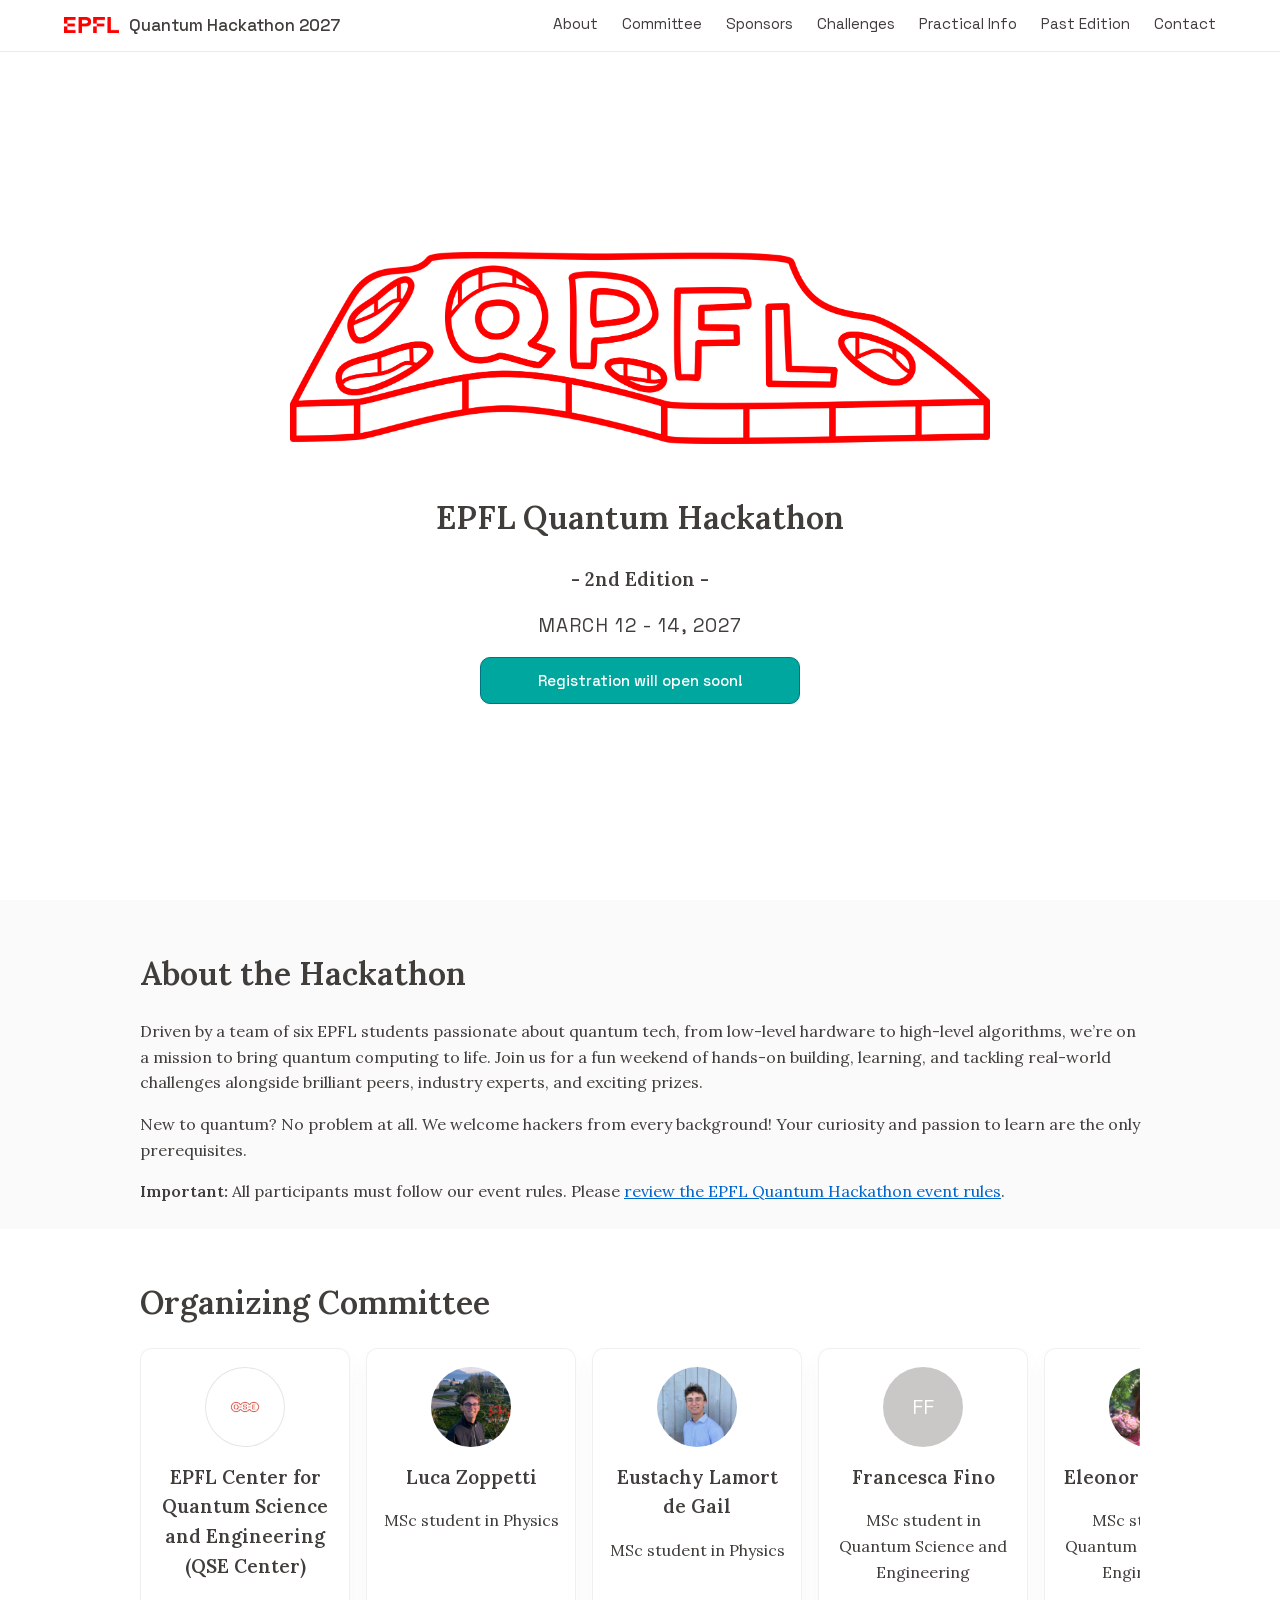
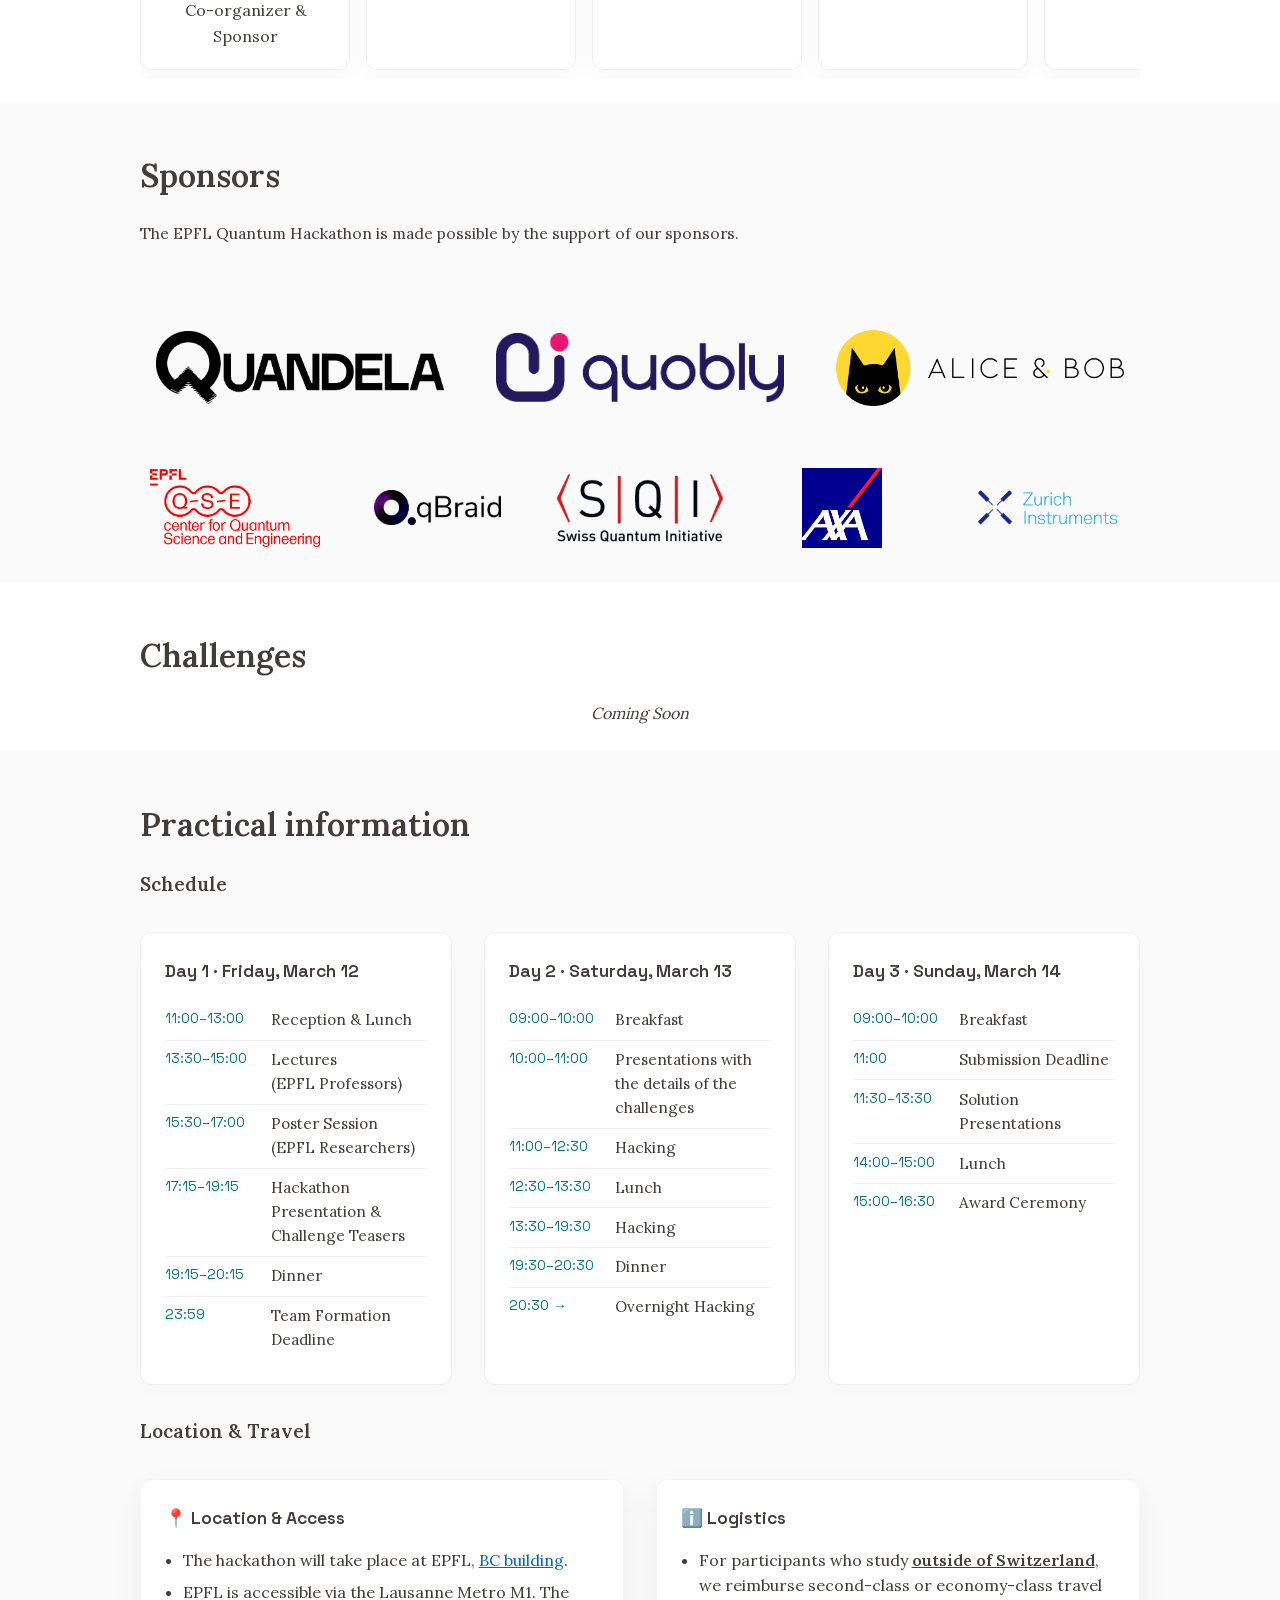
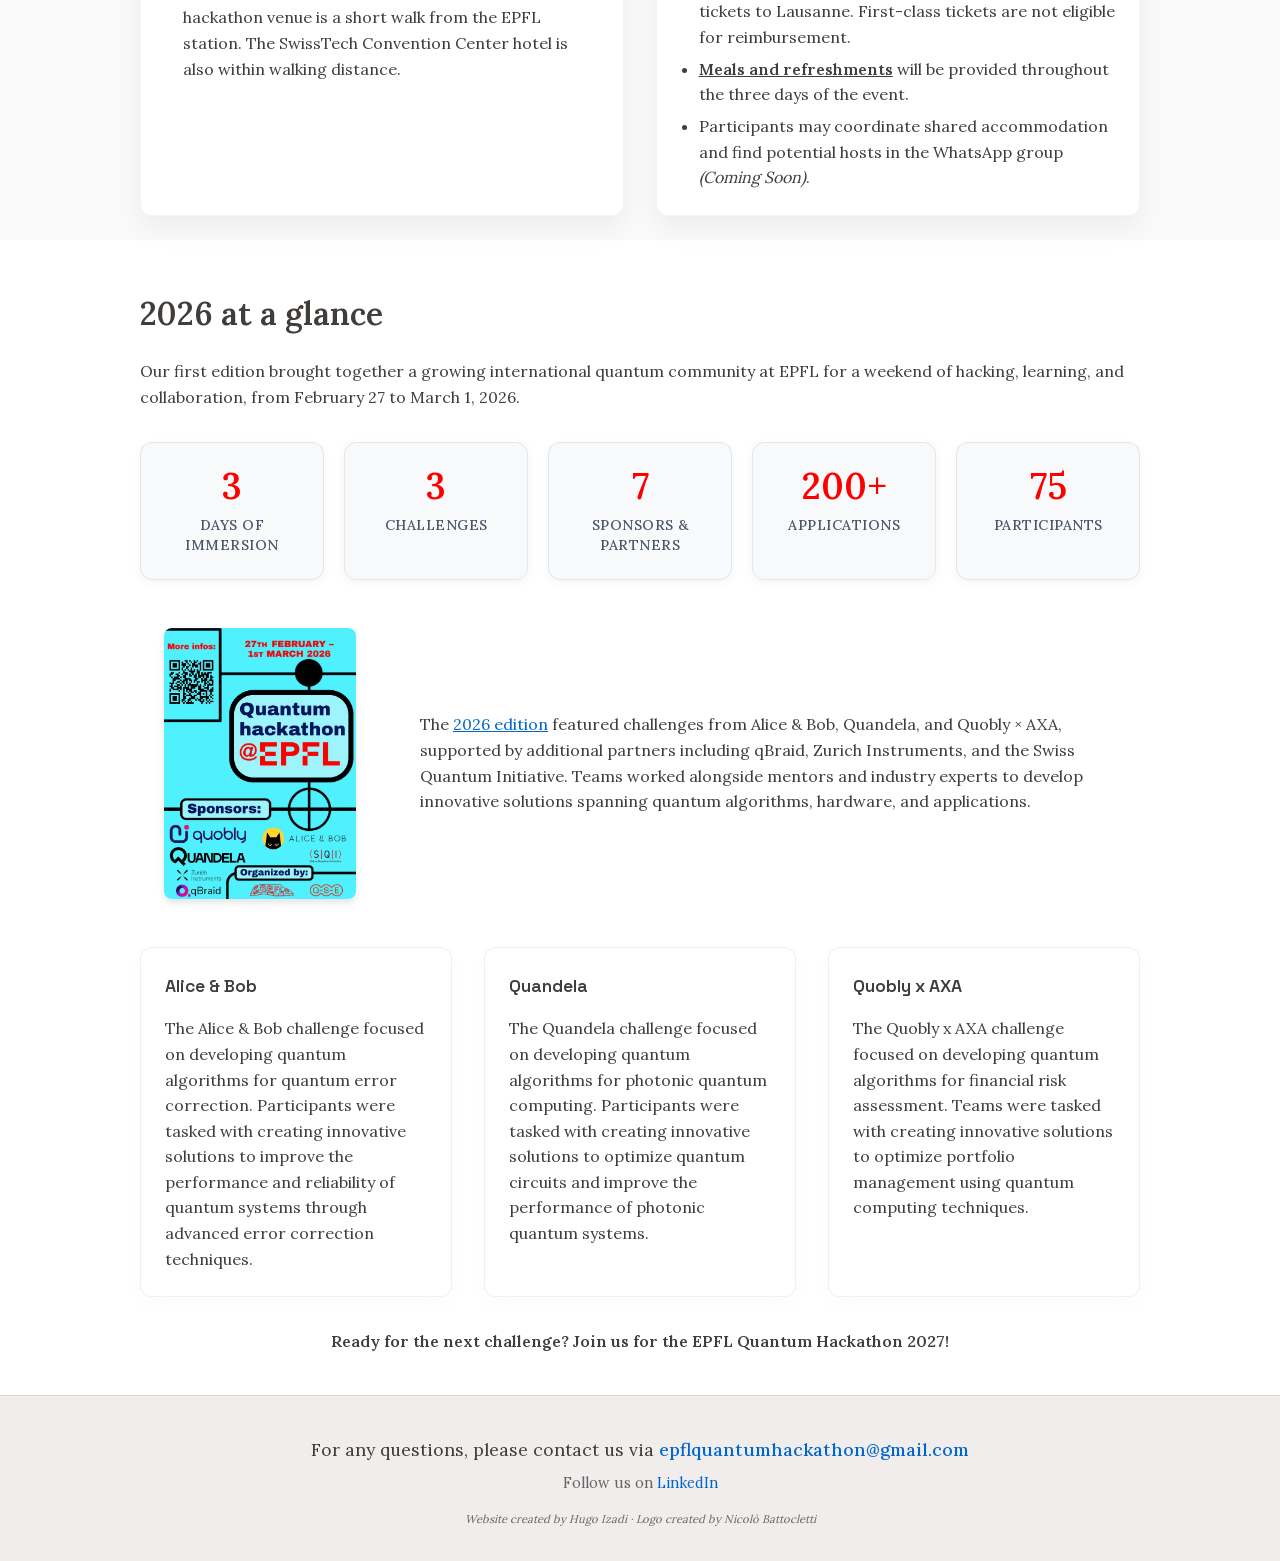
==== previews/pr-3/index.html @ 611e3520 "Deploying to gh-pages from @ QPFLHackathon/qpflhackathon.github.io@85310a6029e9e1fc060365da42a756e93" ====
<!DOCTYPE html><html lang="en"><head><meta charSet="utf-8"/><meta name="viewport" content="width=device-width, initial-scale=1"/><link rel="preload" href="/previews/pr-3/_next/static/media/0c89a48fa5027cee-s.p.2cyn07wtgehh0.woff2" as="font" crossorigin="" type="font/woff2"/><link rel="preload" href="/previews/pr-3/_next/static/media/8c2eb9ceedecfc8e-s.p.23aeddxv5enbo.woff2" as="font" crossorigin="" type="font/woff2"/><link rel="preload" as="image" href="/previews/pr-3/_next/static/media/Logo_EPFL_2019.svg.12ldz2hb6ls-2.png"/><link rel="preload" as="image" href="/previews/pr-3/_next/static/media/red_transparent.21ita78wwsx_d.png"/><link rel="stylesheet" href="/previews/pr-3/_next/static/chunks/1ur8nfrwbjhqz.css" data-precedence="next"/><link rel="preload" as="script" fetchPriority="low" href="/previews/pr-3/_next/static/chunks/03yzat1f4g19n.js"/><script src="/previews/pr-3/_next/static/chunks/3avg60e15xwti.js" async=""></script><script src="/previews/pr-3/_next/static/chunks/2coz-oc0ktg99.js" async=""></script><script src="/previews/pr-3/_next/static/chunks/turbopack-3trc6kvv71dcl.js" async=""></script><script src="/previews/pr-3/_next/static/chunks/3xoict3qjf26b.js" async=""></script><title>EPFL Quantum Hackathon 2027 | Lausanne, Switzerland</title><meta name="description" content="Join the EPFL Quantum Hackathon in Lausanne, Switzerland on March 12-14, 2027."/><meta name="keywords" content="EPFL,Quantum Hackathon,Quantum Computing,Lausanne,Programming,Hackathon,Quantum Science,Quantum Engineering,Quantum Challenges,Innovation,Technology,Collaboration,Networking,Prizes"/><link rel="canonical" href="https://qpflhackathon.github.io/"/><meta name="google-site-verification" content="2pYWuJ-tNP5xi4Yy2YxbjZFLzrxeaA31fk44xfrjtmo"/><meta property="og:title" content="EPFL Quantum Hackathon 2027"/><meta property="og:description" content="Join the premier quantum computing hackathon at EPFL. Build innovative projects and collaborate with quantum experts."/><meta property="og:url" content="https://qpflhackathon.github.io/"/><meta property="og:image" content="https://qpflhackathon.github.io/assets/images/og-preview.png"/><meta property="og:type" content="website"/><meta name="twitter:card" content="summary_large_image"/><meta name="twitter:title" content="EPFL Quantum Hackathon 2027"/><meta name="twitter:description" content="Join the premier quantum computing hackathon at EPFL. Build innovative projects and collaborate with quantum experts."/><meta name="twitter:image" content="https://qpflhackathon.github.io/assets/images/og-preview.png"/><link rel="icon" href="/previews/pr-3/_next/static/media/red_transparent.21ita78wwsx_d.png" type="image/png" sizes="32x32"/><meta name="next-size-adjust" content=""/><script src="/previews/pr-3/_next/static/chunks/0cz1d0mv5g_q7.js" noModule=""></script></head><body class="lora_c1f8a1fb-module__drd4za__variable space_grotesk_c4bee369-module__3dukea__variable bg-white font-main leading-[1.6] text-taupe"><div hidden=""><!--$--><!--/$--></div><header class="fixed inset-x-0 top-0 z-100 border-b border-black/8 bg-white/95 backdrop-blur-[10px]"><div class="mx-auto flex max-w-[1200px] items-center justify-between px-4 py-3 md:px-6"><a href="#top" class="flex items-center gap-2.5"><img alt="EPFL Logo" width="330" height="96" decoding="async" data-nimg="1" class="h-4 w-auto" style="color:transparent" src="/previews/pr-3/_next/static/media/Logo_EPFL_2019.svg.12ldz2hb6ls-2.png"/><span class="font-ui text-[1.05rem] font-medium">Quantum Hackathon 2027</span></a><button type="button" aria-label="Toggle navigation" aria-controls="primary-nav" aria-expanded="false" class="cursor-pointer p-[0.3rem] md:hidden"><span class="my-1 block h-0.5 w-5 bg-taupe transition duration-200 "></span><span class="my-1 block h-0.5 w-5 bg-taupe transition duration-200 "></span></button><nav id="primary-nav" class="absolute inset-x-0 top-full flex flex-col gap-6 overflow-hidden bg-white/98 px-6 pt-2 pb-4 font-ui transition-[max-height,opacity] duration-250 md:pointer-events-auto md:static md:max-h-none md:flex-row md:overflow-visible md:bg-transparent md:p-0 md:opacity-100 pointer-events-none max-h-0 opacity-0"><a href="#about" class="relative pb-0.5 text-[0.95rem] after:absolute after:bottom-0 after:left-0 after:h-0.5 after:w-0 after:bg-taupe after:transition-[width] after:duration-200 hover:after:w-full focus-visible:after:w-full max-md:py-[0.35rem]">About</a><a href="#committee" class="relative pb-0.5 text-[0.95rem] after:absolute after:bottom-0 after:left-0 after:h-0.5 after:w-0 after:bg-taupe after:transition-[width] after:duration-200 hover:after:w-full focus-visible:after:w-full max-md:py-[0.35rem]">Committee</a><a href="#sponsors" class="relative pb-0.5 text-[0.95rem] after:absolute after:bottom-0 after:left-0 after:h-0.5 after:w-0 after:bg-taupe after:transition-[width] after:duration-200 hover:after:w-full focus-visible:after:w-full max-md:py-[0.35rem]">Sponsors</a><a href="#challenges" class="relative pb-0.5 text-[0.95rem] after:absolute after:bottom-0 after:left-0 after:h-0.5 after:w-0 after:bg-taupe after:transition-[width] after:duration-200 hover:after:w-full focus-visible:after:w-full max-md:py-[0.35rem]">Challenges</a><a href="#practical" class="relative pb-0.5 text-[0.95rem] after:absolute after:bottom-0 after:left-0 after:h-0.5 after:w-0 after:bg-taupe after:transition-[width] after:duration-200 hover:after:w-full focus-visible:after:w-full max-md:py-[0.35rem]">Practical Info</a><a href="#2026" class="relative pb-0.5 text-[0.95rem] after:absolute after:bottom-0 after:left-0 after:h-0.5 after:w-0 after:bg-taupe after:transition-[width] after:duration-200 hover:after:w-full focus-visible:after:w-full max-md:py-[0.35rem]">Past Edition</a><a href="#contact" class="relative pb-0.5 text-[0.95rem] after:absolute after:bottom-0 after:left-0 after:h-0.5 after:w-0 after:bg-taupe after:transition-[width] after:duration-200 hover:after:w-full focus-visible:after:w-full max-md:py-[0.35rem]">Contact</a></nav></div></header><main><section id="top" class="flex min-h-screen items-center justify-center px-6 pt-20 pb-12 md:pt-24 lg:pt-26"><div class="mx-auto max-w-[900px] text-center lg:max-w-[1000px]"><img alt="EPFL Quantum Hackathon" width="4248" height="1167" decoding="async" data-nimg="1" class="mx-auto mb-12 h-auto w-[min(70vw,700px)]" style="color:transparent" src="/previews/pr-3/_next/static/media/red_transparent.21ita78wwsx_d.png"/><div class="mt-8"><h1 class="my-[0.67em] text-[2rem] font-semibold">EPFL Quantum Hackathon</h1><p class="my-4 text-[1.17rem] font-semibold">- <!-- -->2nd Edition<!-- --> -</p><p class="my-4 font-ui text-[1.2rem] tracking-[0.06em] uppercase">March 12 - 14, 2027</p><div class="mx-auto w-80 max-w-full"><span class="inline-block cursor-pointer rounded-[10px] border-[1.5px] px-[1.4rem] py-[0.65rem] font-ui text-[0.95rem] transition duration-250 border-canard bg-leman font-medium text-white hover:bg-canard focus-visible:bg-canard w-full">Registration will open soon!</span></div></div></div></section><section id="about" class="p-6 bg-surface"><div class="mx-auto max-w-[1000px]"><h2 class="mt-6 mb-5 text-[2rem] font-semibold">About the Hackathon</h2><div class="space-y-4"><p>Driven by a team of six EPFL students passionate about quantum tech, from low-level hardware to high-level algorithms, we’re on a mission to bring quantum computing to life. Join us for a fun weekend of hands-on building, learning, and tackling real-world challenges alongside brilliant peers, industry experts, and exciting prizes.</p><p>New to quantum? No problem at all. We welcome hackers from every background! Your curiosity and passion to learn are the only prerequisites.</p><p><strong>Important:</strong> All participants must follow our event rules. Please<!-- --> <a target="_blank" rel="noopener noreferrer" class="text-link underline" href="https://drive.google.com/file/d/1_Djqqxee0Qn7CyQc63CXTcZZHMFusObD/view?usp=share_link">review the EPFL Quantum Hackathon event rules</a>.</p></div></div></section><section id="committee" class="p-6 bg-white"><div class="mx-auto max-w-[1000px]"><h2 class="mt-6 mb-5 text-[2rem] font-semibold">Organizing Committee</h2><div aria-label="Organizing committee" class="flex snap-x snap-mandatory gap-4 overflow-x-auto pb-2"><article class="flex-[0_0_210px] snap-start rounded-xl border border-black/6 bg-white px-4 pt-[1.1rem] pb-[1.2rem] text-center shadow-[0_10px_25px_rgba(0,0,0,0.03)]"><a target="_blank" rel="noopener noreferrer" class="mx-auto mb-3 flex size-20 items-center justify-center overflow-hidden rounded-full border border-black/10 bg-white p-5" href="https://www.linkedin.com/company/epfl-center-for-quantum-science-and-engineering-qse" aria-label="QSE EPFL website"><img alt="EPFL Center for Quantum Science and Engineering (QSE Center) logo" loading="lazy" width="227" height="227" decoding="async" data-nimg="1" class="h-auto max-h-full w-auto object-contain" style="color:transparent" src="/previews/pr-3/_next/static/media/Logo_QSE.2hy7qkpaug7wb.png"/></a><h3 class="my-4 text-[1.17rem] font-semibold">EPFL Center for Quantum Science and Engineering (QSE Center)</h3><p>Co-organizer &amp; Sponsor</p></article><article class="flex-[0_0_210px] snap-start rounded-xl border border-black/6 bg-white px-4 pt-[1.1rem] pb-[1.2rem] text-center shadow-[0_10px_25px_rgba(0,0,0,0.03)]"><a target="_blank" rel="noopener noreferrer" class="mx-auto mb-3 flex size-20 items-center justify-center overflow-hidden rounded-full bg-perle" href="https://www.linkedin.com/in/lucazoppetti/" aria-label="Luca Zoppetti LinkedIn profile"><img alt="" loading="lazy" width="800" height="800" decoding="async" data-nimg="1" class="size-full object-cover" style="color:transparent" src="/previews/pr-3/_next/static/media/Luca_photo.2gpqbq0iqrj55.png"/></a><h3 class="my-4 text-[1.17rem] font-semibold">Luca Zoppetti</h3><p>MSc student in Physics</p></article><article class="flex-[0_0_210px] snap-start rounded-xl border border-black/6 bg-white px-4 pt-[1.1rem] pb-[1.2rem] text-center shadow-[0_10px_25px_rgba(0,0,0,0.03)]"><a target="_blank" rel="noopener noreferrer" class="mx-auto mb-3 flex size-20 items-center justify-center overflow-hidden rounded-full bg-perle" href="https://www.linkedin.com/in/eustachy-lamort-de-gail-a10803265/" aria-label="Eustachy Lamort de Gail LinkedIn profile"><img alt="" loading="lazy" width="800" height="800" decoding="async" data-nimg="1" class="size-full object-cover" style="color:transparent" src="/previews/pr-3/_next/static/media/Eustachy_photo.3jf0un4us1eg9.jpeg"/></a><h3 class="my-4 text-[1.17rem] font-semibold">Eustachy Lamort de Gail</h3><p>MSc student in Physics</p></article><article class="flex-[0_0_210px] snap-start rounded-xl border border-black/6 bg-white px-4 pt-[1.1rem] pb-[1.2rem] text-center shadow-[0_10px_25px_rgba(0,0,0,0.03)]"><a target="_blank" rel="noopener noreferrer" class="mx-auto mb-3 flex size-20 items-center justify-center overflow-hidden rounded-full bg-perle" href="https://www.linkedin.com/in/francesca-fino-b62a37250/" aria-label="Francesca Fino LinkedIn profile"><span class="font-ui text-xl text-white" aria-hidden="true">FF</span></a><h3 class="my-4 text-[1.17rem] font-semibold">Francesca Fino</h3><p>MSc student in Quantum Science and Engineering</p></article><article class="flex-[0_0_210px] snap-start rounded-xl border border-black/6 bg-white px-4 pt-[1.1rem] pb-[1.2rem] text-center shadow-[0_10px_25px_rgba(0,0,0,0.03)]"><a target="_blank" rel="noopener noreferrer" class="mx-auto mb-3 flex size-20 items-center justify-center overflow-hidden rounded-full bg-perle" href="https://www.linkedin.com/in/eleonora-giuliani/" aria-label="Eleonora Giuliani LinkedIn profile"><img alt="" loading="lazy" width="800" height="800" decoding="async" data-nimg="1" class="size-full object-cover" style="color:transparent" src="/previews/pr-3/_next/static/media/Eleonora_photo.1bs4m_fxk6spl.jpeg"/></a><h3 class="my-4 text-[1.17rem] font-semibold">Eleonora Giuliani</h3><p>MSc student in Quantum Science and Engineering</p></article><article class="flex-[0_0_210px] snap-start rounded-xl border border-black/6 bg-white px-4 pt-[1.1rem] pb-[1.2rem] text-center shadow-[0_10px_25px_rgba(0,0,0,0.03)]"><a target="_blank" rel="noopener noreferrer" class="mx-auto mb-3 flex size-20 items-center justify-center overflow-hidden rounded-full bg-perle" href="https://www.linkedin.com/in/alessandro-garino-78a345297/" aria-label="Alessandro Garino LinkedIn profile"><span class="font-ui text-xl text-white" aria-hidden="true">AG</span></a><h3 class="my-4 text-[1.17rem] font-semibold">Alessandro Garino</h3><p>MSc student in Quantum Science and Engineering</p></article><article class="flex-[0_0_210px] snap-start rounded-xl border border-black/6 bg-white px-4 pt-[1.1rem] pb-[1.2rem] text-center shadow-[0_10px_25px_rgba(0,0,0,0.03)]"><a target="_blank" rel="noopener noreferrer" class="mx-auto mb-3 flex size-20 items-center justify-center overflow-hidden rounded-full bg-perle" href="https://www.linkedin.com/in/ken-zou-54a08b226/" aria-label="Ken Zou LinkedIn profile"><img alt="" loading="lazy" width="800" height="800" decoding="async" data-nimg="1" class="size-full object-cover" style="color:transparent" src="/previews/pr-3/_next/static/media/Ken_photo.3amtgpe8nijj0.jpeg"/></a><h3 class="my-4 text-[1.17rem] font-semibold">Ken Zou</h3><p>MSc student in Quantum Science and Engineering</p></article></div></div></section><section id="sponsors" class="p-6 bg-surface"><div class="mx-auto max-w-[1000px]"><h2 class="mt-6 mb-5 text-[2rem] font-semibold">Sponsors</h2><p class="mb-8 text-[0.98rem]">The EPFL Quantum Hackathon is made possible by the support of our sponsors.</p><div class="grid items-center gap-5 grid-cols-1 min-[561px]:grid-cols-2 min-[901px]:grid-cols-3"><a target="_blank" rel="noopener noreferrer" class="flex items-center justify-center overflow-hidden min-h-[180px] p-4" href="https://www.quandela.com" aria-label="Quandela website"><img alt="Quandela logo" loading="lazy" width="3511" height="890" decoding="async" data-nimg="1" class="h-auto w-auto object-contain max-h-[95px] max-w-full" style="color:transparent" src="/previews/pr-3/_next/static/media/Logo-Quandela-2025.0o_95vsrrcxnr.webp"/></a><a target="_blank" rel="noopener noreferrer" class="flex items-center justify-center overflow-hidden min-h-[180px] p-4" href="https://www.quobly.io" aria-label="Quobly website"><img alt="Quobly logo" loading="lazy" width="2700" height="647" decoding="async" data-nimg="1" class="h-auto w-auto object-contain max-h-[95px] max-w-full" style="color:transparent" src="/previews/pr-3/_next/static/media/Logo-Quobly-2025.2s20prfw2nj1h.png"/></a><a target="_blank" rel="noopener noreferrer" class="flex items-center justify-center overflow-hidden min-h-[180px] p-4" href="https://alice-bob.com" aria-label="Alice &amp; Bob website"><img alt="Alice &amp; Bob logo" loading="lazy" width="500" height="131" decoding="async" data-nimg="1" class="h-auto w-auto object-contain max-h-[95px] max-w-full" style="color:transparent" src="/previews/pr-3/_next/static/media/Logo-AB-2025.2xp1jaj-wvwuq.png"/></a></div><div class="grid items-center gap-3 grid-cols-1 min-[481px]:grid-cols-2 min-[1001px]:grid-cols-5"><a target="_blank" rel="noopener noreferrer" class="flex items-center justify-center overflow-hidden min-h-[100px]" href="https://www.epfl.ch/research/domains/quantum-center/" aria-label="EPFL QSE Center website"><img alt="EPFL QSE Center logo" loading="lazy" width="1126" height="516" decoding="async" data-nimg="1" class="h-auto w-auto object-contain max-h-[90px] max-w-[min(100%,170px)]" style="color:transparent" src="/previews/pr-3/_next/static/media/logo_QSE_pos_red.079ybpm6_jtsx.png"/></a><a target="_blank" rel="noopener noreferrer" class="flex items-center justify-center overflow-hidden min-h-[100px]" href="https://www.qbraid.com" aria-label="qBraid website"><img alt="qBraid logo" loading="lazy" width="11620" height="3189" decoding="async" data-nimg="1" class="h-auto w-auto object-contain max-h-[35px] max-w-[min(100%,220px)]" style="color:transparent" src="/previews/pr-3/_next/static/media/qbraid_logo_burn.0gn0-uqvx0urh.png"/></a><a target="_blank" rel="noopener noreferrer" class="flex items-center justify-center overflow-hidden min-h-[100px]" href="https://quantum.scnat.ch/fr" aria-label="Swiss Quantum Initiative (SCNAT) website"><img alt="Swiss Quantum Initiative (SCNAT) logo" loading="lazy" width="1080" height="442" decoding="async" data-nimg="1" class="h-auto w-auto object-contain max-h-[90px] max-w-[min(100%,170px)]" style="color:transparent" src="/previews/pr-3/_next/static/media/Logo-SQI.1oviyr3zb3j7n.png"/></a><a target="_blank" rel="noopener noreferrer" class="flex items-center justify-center overflow-hidden min-h-[100px]" href="https://www.axa.ch/" aria-label="AXA website"><img alt="AXA logo" loading="lazy" width="2363" height="2363" decoding="async" data-nimg="1" class="h-auto w-auto object-contain max-h-[80px] max-w-[80px]" style="color:transparent" src="/previews/pr-3/_next/static/media/logo_AXA.3vmujef6uho3x.png"/></a><a target="_blank" rel="noopener noreferrer" class="flex items-center justify-center overflow-hidden min-h-[100px]" href="https://www.zhinst.com" aria-label="Zurich Instruments website"><img alt="Zurich Instruments logo" loading="lazy" width="500" height="208" decoding="async" data-nimg="1" class="h-auto w-auto object-contain max-h-[70px] max-w-[min(100%,230px)]" style="color:transparent" src="/previews/pr-3/_next/static/media/Logo-ZurichInstrument-2025.15m5i6sye2slx.png"/></a></div></div></section><section id="challenges" class="p-6 bg-white"><div class="mx-auto max-w-[1000px]"><h2 class="mt-6 mb-5 text-[2rem] font-semibold">Challenges</h2><p class="text-center italic">Coming Soon</p></div></section><section id="practical" class="p-6 bg-surface"><div class="mx-auto max-w-[1000px]"><h2 class="mt-6 mb-5 text-[2rem] font-semibold">Practical information</h2><h3 class="my-4 text-[1.17rem] font-semibold">Schedule</h3><div class="mt-8 grid gap-8 md:grid-cols-3"><div class="rounded-xl border bg-white p-6 border-black/6 shadow-card"><h3 class="mb-4 font-ui text-[1.1rem] font-semibold">Day 1 · Friday, March 12</h3><ul><li class="grid grid-cols-[90px_1fr] gap-4 border-b border-black/6 py-[0.45rem] last:border-b-0"><span class="font-ui text-[0.85rem] whitespace-nowrap text-canard">11:00–13:00</span><span class="text-[0.95rem]">Reception &amp; Lunch</span></li><li class="grid grid-cols-[90px_1fr] gap-4 border-b border-black/6 py-[0.45rem] last:border-b-0"><span class="font-ui text-[0.85rem] whitespace-nowrap text-canard">13:30–15:00</span><span class="text-[0.95rem]">Lectures<br/>(EPFL Professors)</span></li><li class="grid grid-cols-[90px_1fr] gap-4 border-b border-black/6 py-[0.45rem] last:border-b-0"><span class="font-ui text-[0.85rem] whitespace-nowrap text-canard">15:30–17:00</span><span class="text-[0.95rem]">Poster Session<br/>(EPFL Researchers)</span></li><li class="grid grid-cols-[90px_1fr] gap-4 border-b border-black/6 py-[0.45rem] last:border-b-0"><span class="font-ui text-[0.85rem] whitespace-nowrap text-canard">17:15–19:15</span><span class="text-[0.95rem]">Hackathon Presentation &amp; Challenge Teasers</span></li><li class="grid grid-cols-[90px_1fr] gap-4 border-b border-black/6 py-[0.45rem] last:border-b-0"><span class="font-ui text-[0.85rem] whitespace-nowrap text-canard">19:15–20:15</span><span class="text-[0.95rem]">Dinner</span></li><li class="grid grid-cols-[90px_1fr] gap-4 border-b border-black/6 py-[0.45rem] last:border-b-0"><span class="font-ui text-[0.85rem] whitespace-nowrap text-canard">23:59</span><span class="text-[0.95rem]">Team Formation Deadline</span></li></ul></div><div class="rounded-xl border bg-white p-6 border-black/6 shadow-card"><h3 class="mb-4 font-ui text-[1.1rem] font-semibold">Day 2 · Saturday, March 13</h3><ul><li class="grid grid-cols-[90px_1fr] gap-4 border-b border-black/6 py-[0.45rem] last:border-b-0"><span class="font-ui text-[0.85rem] whitespace-nowrap text-canard">09:00–10:00</span><span class="text-[0.95rem]">Breakfast</span></li><li class="grid grid-cols-[90px_1fr] gap-4 border-b border-black/6 py-[0.45rem] last:border-b-0"><span class="font-ui text-[0.85rem] whitespace-nowrap text-canard">10:00–11:00</span><span class="text-[0.95rem]">Presentations with the details of the challenges</span></li><li class="grid grid-cols-[90px_1fr] gap-4 border-b border-black/6 py-[0.45rem] last:border-b-0"><span class="font-ui text-[0.85rem] whitespace-nowrap text-canard">11:00–12:30</span><span class="text-[0.95rem]">Hacking</span></li><li class="grid grid-cols-[90px_1fr] gap-4 border-b border-black/6 py-[0.45rem] last:border-b-0"><span class="font-ui text-[0.85rem] whitespace-nowrap text-canard">12:30–13:30</span><span class="text-[0.95rem]">Lunch</span></li><li class="grid grid-cols-[90px_1fr] gap-4 border-b border-black/6 py-[0.45rem] last:border-b-0"><span class="font-ui text-[0.85rem] whitespace-nowrap text-canard">13:30–19:30</span><span class="text-[0.95rem]">Hacking</span></li><li class="grid grid-cols-[90px_1fr] gap-4 border-b border-black/6 py-[0.45rem] last:border-b-0"><span class="font-ui text-[0.85rem] whitespace-nowrap text-canard">19:30–20:30</span><span class="text-[0.95rem]">Dinner</span></li><li class="grid grid-cols-[90px_1fr] gap-4 border-b border-black/6 py-[0.45rem] last:border-b-0"><span class="font-ui text-[0.85rem] whitespace-nowrap text-canard">20:30 →</span><span class="text-[0.95rem]">Overnight Hacking</span></li></ul></div><div class="rounded-xl border bg-white p-6 border-black/6 shadow-card"><h3 class="mb-4 font-ui text-[1.1rem] font-semibold">Day 3 · Sunday, March 14</h3><ul><li class="grid grid-cols-[90px_1fr] gap-4 border-b border-black/6 py-[0.45rem] last:border-b-0"><span class="font-ui text-[0.85rem] whitespace-nowrap text-canard">09:00–10:00</span><span class="text-[0.95rem]">Breakfast</span></li><li class="grid grid-cols-[90px_1fr] gap-4 border-b border-black/6 py-[0.45rem] last:border-b-0"><span class="font-ui text-[0.85rem] whitespace-nowrap text-canard">11:00</span><span class="text-[0.95rem]">Submission Deadline</span></li><li class="grid grid-cols-[90px_1fr] gap-4 border-b border-black/6 py-[0.45rem] last:border-b-0"><span class="font-ui text-[0.85rem] whitespace-nowrap text-canard">11:30–13:30</span><span class="text-[0.95rem]">Solution Presentations</span></li><li class="grid grid-cols-[90px_1fr] gap-4 border-b border-black/6 py-[0.45rem] last:border-b-0"><span class="font-ui text-[0.85rem] whitespace-nowrap text-canard">14:00–15:00</span><span class="text-[0.95rem]">Lunch</span></li><li class="grid grid-cols-[90px_1fr] gap-4 border-b border-black/6 py-[0.45rem] last:border-b-0"><span class="font-ui text-[0.85rem] whitespace-nowrap text-canard">15:00–16:30</span><span class="text-[0.95rem]">Award Ceremony</span></li></ul></div></div><div class="mt-8"><h3 class="my-4 text-[1.17rem] font-semibold">Location &amp; Travel</h3></div><div class="mt-8 grid gap-8 md:grid-cols-2"><div class="rounded-xl border bg-white p-6 border-black/4 shadow-soft"><h3 class="mb-4 font-ui text-[1.1rem] font-semibold">📍 Location &amp; Access</h3><ul class="list-disc space-y-[0.4rem] pl-[1.1rem]"><li>The hackathon will take place at EPFL,<!-- --> <a target="_blank" rel="noopener noreferrer" class="text-link underline" href="https://plan.epfl.ch/?dim_floor=0&amp;lang=en&amp;dim_lang=en&amp;tree_groups=centres_nevralgiques_grp%2Cmobilite_acces_grp%2Crestauration_et_commerces_grp%2Censeignement%2Cservices_campus_grp%2Cequipements_grp&amp;tree_group_layers_centres_nevralgiques_grp=&amp;tree_group_layers_mobilite_acces_grp=metro&amp;tree_group_layers_restauration_et_commerces_grp=&amp;tree_group_layers_enseignement=guichet_etudiants&amp;tree_group_layers_services_campus_grp=information_epfl&amp;tree_group_layers_equipements_grp=&amp;baselayer_ref=grp_backgrounds&amp;map_x=2532727&amp;map_y=1152291&amp;map_zoom=11">BC building</a>.</li><li>EPFL is accessible via the Lausanne Metro M1. The hackathon venue is a short walk from the EPFL station. The SwissTech Convention Center hotel is also within walking distance.</li></ul></div><div class="rounded-xl border bg-white p-6 border-black/4 shadow-soft"><h3 class="mb-4 font-ui text-[1.1rem] font-semibold">ℹ️ Logistics</h3><ul class="list-disc space-y-[0.4rem] pl-[1.1rem]"><li>For participants who study<!-- --> <strong class="underline">outside of Switzerland</strong>, we reimburse second-class or economy-class travel tickets to Lausanne. First-class tickets are not eligible for reimbursement.</li><li><strong class="underline">Meals and refreshments</strong> will be provided throughout the three days of the event.</li><li>Participants may coordinate shared accommodation and find potential hosts in the WhatsApp group <i>(Coming Soon)</i>.</li></ul></div></div></div></section><section id="2026" class="p-6 bg-white"><div class="mx-auto max-w-[1000px]"><h2 class="mt-6 mb-5 text-[2rem] font-semibold">2026 at a glance</h2><p>Our first edition brought together a growing international quantum community at EPFL for a weekend of hacking, learning, and collaboration, from February 27 to March 1, 2026.</p><div class="my-8 grid grid-cols-[repeat(auto-fit,minmax(160px,1fr))] gap-5"><div class="rounded-xl border border-[#e2e8f0] bg-[#f8f9fa] px-4 py-6 text-center shadow-[0_2px_8px_rgba(0,0,0,0.05)] transition duration-200 hover:-translate-y-1 hover:shadow-[0_8px_16px_rgba(0,0,0,0.1)]"><span class="mb-2 block text-[2.25rem] leading-[1.1] font-semibold text-rouge">3</span><span class="block text-sm font-medium tracking-[0.5px] text-[#4a5568] uppercase">days of immersion</span></div><div class="rounded-xl border border-[#e2e8f0] bg-[#f8f9fa] px-4 py-6 text-center shadow-[0_2px_8px_rgba(0,0,0,0.05)] transition duration-200 hover:-translate-y-1 hover:shadow-[0_8px_16px_rgba(0,0,0,0.1)]"><span class="mb-2 block text-[2.25rem] leading-[1.1] font-semibold text-rouge">3</span><span class="block text-sm font-medium tracking-[0.5px] text-[#4a5568] uppercase">challenges</span></div><div class="rounded-xl border border-[#e2e8f0] bg-[#f8f9fa] px-4 py-6 text-center shadow-[0_2px_8px_rgba(0,0,0,0.05)] transition duration-200 hover:-translate-y-1 hover:shadow-[0_8px_16px_rgba(0,0,0,0.1)]"><span class="mb-2 block text-[2.25rem] leading-[1.1] font-semibold text-rouge">7</span><span class="block text-sm font-medium tracking-[0.5px] text-[#4a5568] uppercase">Sponsors &amp; Partners</span></div><div class="rounded-xl border border-[#e2e8f0] bg-[#f8f9fa] px-4 py-6 text-center shadow-[0_2px_8px_rgba(0,0,0,0.05)] transition duration-200 hover:-translate-y-1 hover:shadow-[0_8px_16px_rgba(0,0,0,0.1)]"><span class="mb-2 block text-[2.25rem] leading-[1.1] font-semibold text-rouge">200+</span><span class="block text-sm font-medium tracking-[0.5px] text-[#4a5568] uppercase">applications</span></div><div class="rounded-xl border border-[#e2e8f0] bg-[#f8f9fa] px-4 py-6 text-center shadow-[0_2px_8px_rgba(0,0,0,0.05)] transition duration-200 hover:-translate-y-1 hover:shadow-[0_8px_16px_rgba(0,0,0,0.1)]"><span class="mb-2 block text-[2.25rem] leading-[1.1] font-semibold text-rouge">75</span><span class="block text-sm font-medium tracking-[0.5px] text-[#4a5568] uppercase">Participants</span></div></div><div class="flex flex-col items-center gap-10 md:flex-row"><a target="_blank" rel="noopener noreferrer" class="w-full md:flex-1" href="https://www.linkedin.com/posts/epfl-quantum-hackathon_hi-everyone-we-are-back-i-hope-you-activity-7415387589521764352-yxvY/" aria-label="LinkedIn post"><img alt="2026 QPFL Hackathon poster" loading="lazy" width="1280" height="1809" decoding="async" data-nimg="1" class="mx-auto my-4 h-auto w-[300px] max-w-[80%] rounded-lg shadow-[0_4px_6px_rgba(0,0,0,0.1)]" style="color:transparent" src="/previews/pr-3/_next/static/media/2026_poster.2h7xbqjqrzfi-.jpeg"/></a><p class="md:flex-3">The <a target="_blank" rel="noopener noreferrer" class="text-link underline" href="https://actu.epfl.ch/news/students-launch-successful-quantum-hackathon-at-ep/?utm_source=chatgpt.com">2026 edition</a> featured challenges from Alice &amp; Bob, Quandela, and Quobly × AXA, supported by additional partners including qBraid, Zurich Instruments, and the Swiss Quantum Initiative. Teams worked alongside mentors and industry experts to develop innovative solutions spanning quantum algorithms, hardware, and applications.</p></div><div class="mt-8 grid gap-8 md:grid-cols-3"><div class="rounded-xl border bg-white p-6 border-black/6 shadow-card"><h3 class="mb-4 font-ui text-[1.1rem] font-semibold">Alice &amp; Bob</h3><p>The Alice &amp; Bob challenge focused on developing quantum algorithms for quantum error correction. Participants were tasked with creating innovative solutions to improve the performance and reliability of quantum systems through advanced error correction techniques.</p></div><div class="rounded-xl border bg-white p-6 border-black/6 shadow-card"><h3 class="mb-4 font-ui text-[1.1rem] font-semibold">Quandela</h3><p>The Quandela challenge focused on developing quantum algorithms for photonic quantum computing. Participants were tasked with creating innovative solutions to optimize quantum circuits and improve the performance of photonic quantum systems.</p></div><div class="rounded-xl border bg-white p-6 border-black/6 shadow-card"><h3 class="mb-4 font-ui text-[1.1rem] font-semibold">Quobly x AXA</h3><p>The Quobly x AXA challenge focused on developing quantum algorithms for financial risk assessment. Teams were tasked with creating innovative solutions to optimize portfolio management using quantum computing techniques.</p></div></div><p class="mt-8 mb-4 text-center font-semibold">Ready for the next challenge? Join us for the EPFL Quantum Hackathon 2027!</p></div></section><!--$--><!--/$--></main><footer id="contact" class="border-t border-black/8 bg-sand px-6 pt-10 pb-8"><div class="mx-auto flex max-w-[1000px] flex-col items-center text-center"><p class="mb-2 text-[1.1rem]">For any questions, please contact us via<!-- --> <a href="mailto:epflquantumhackathon@gmail.com" class="font-medium text-link">epflquantumhackathon@gmail.com</a></p><p class="text-[0.9rem] text-subtle">Follow us on<!-- --> <a target="_blank" rel="noopener noreferrer" class="text-link" href="https://www.linkedin.com/company/epfl-quantum-hackathon">LinkedIn</a></p><p class="mt-4 text-[0.7rem] text-subtle italic">Website created by Hugo Izadi · Logo created by Nicolò Battocletti</p></div></footer><script src="/previews/pr-3/_next/static/chunks/03yzat1f4g19n.js" id="_R_" async=""></script><script>(self.__next_f=self.__next_f||[]).push([0])</script><script>self.__next_f.push([1,"1:\"$Sreact.fragment\"\n2:I[2971,[\"/previews/pr-3/_next/static/chunks/3xoict3qjf26b.js\"],\"Header\"]\n3:I[179,[\"/previews/pr-3/_next/static/chunks/3xoict3qjf26b.js\"],\"default\"]\n4:I[63928,[\"/previews/pr-3/_next/static/chunks/3xoict3qjf26b.js\"],\"default\"]\n5:I[29164,[\"/previews/pr-3/_next/static/chunks/3xoict3qjf26b.js\"],\"Image\"]\ne:I[57260,[\"/previews/pr-3/_next/static/chunks/3xoict3qjf26b.js\"],\"default\",1]\n:HL[\"/previews/pr-3/_next/static/chunks/1ur8nfrwbjhqz.css\",\"style\"]\n:HL[\"/previews/pr-3/_next/static/media/0c89a48fa5027cee-s.p.2cyn07wtgehh0.woff2\",\"font\",{\"crossOrigin\":\"\",\"type\":\"font/woff2\"}]\n:HL[\"/previews/pr-3/_next/static/media/8c2eb9ceedecfc8e-s.p.23aeddxv5enbo.woff2\",\"font\",{\"crossOrigin\":\"\",\"type\":\"font/woff2\"}]\n0:{\"P\":null,\"c\":[\"\",\"\"],\"q\":\"\",\"i\":false,\"f\":[[[\"\",{\"children\":[\"__PAGE__\",{},\"$undefined\",\"$undefined\",4608]},\"$undefined\",\"$undefined\",4624],[[\"$\",\"$1\",\"c\",{\"children\":[[[\"$\",\"link\",\"0\",{\"rel\":\"stylesheet\",\"href\":\"/previews/pr-3/_next/static/chunks/1ur8nfrwbjhqz.css\",\"precedence\":\"next\",\"crossOrigin\":\"$undefined\",\"nonce\":\"$undefined\"}],[\"$\",\"script\",\"script-0\",{\"src\":\"/previews/pr-3/_next/static/chunks/3xoict3qjf26b.js\",\"async\":true,\"nonce\":\"$undefined\"}]],[\"$\",\"html\",null,{\"lang\":\"en\",\"children\":[\"$\",\"body\",null,{\"className\":\"lora_c1f8a1fb-module__drd4za__variable space_grotesk_c4bee369-module__3dukea__variable bg-white font-main leading-[1.6] text-taupe\",\"children\":[[\"$\",\"$L2\",null,{}],[\"$\",\"main\",null,{\"children\":[\"$\",\"$L3\",null,{\"parallelRouterKey\":\"children\",\"error\":\"$undefined\",\"errorStyles\":\"$undefined\",\"errorScripts\":\"$undefined\",\"template\":[\"$\",\"$L4\",null,{}],\"templateStyles\":\"$undefined\",\"templateScripts\":\"$undefined\",\"notFound\":[[[\"$\",\"title\",null,{\"children\":\"404: This page could not be found.\"}],[\"$\",\"div\",null,{\"style\":{\"fontFamily\":\"system-ui,\\\"Segoe UI\\\",Roboto,Helvetica,Arial,sans-serif,\\\"Apple Color Emoji\\\",\\\"Segoe UI Emoji\\\"\",\"height\":\"100vh\",\"textAlign\":\"center\",\"display\":\"flex\",\"flexDirection\":\"column\",\"alignItems\":\"center\",\"justifyContent\":\"center\"},\"children\":[\"$\",\"div\",null,{\"children\":[[\"$\",\"style\",null,{\"dangerouslySetInnerHTML\":{\"__html\":\"body{color:#000;background:#fff;margin:0}.next-error-h1{border-right:1px solid rgba(0,0,0,.3)}@media (prefers-color-scheme:dark){body{color:#fff;background:#000}.next-error-h1{border-right:1px solid rgba(255,255,255,.3)}}\"}}],[\"$\",\"h1\",null,{\"className\":\"next-error-h1\",\"style\":{\"display\":\"inline-block\",\"margin\":\"0 20px 0 0\",\"padding\":\"0 23px 0 0\",\"fontSize\":24,\"fontWeight\":500,\"verticalAlign\":\"top\",\"lineHeight\":\"49px\"},\"children\":404}],[\"$\",\"div\",null,{\"style\":{\"display\":\"inline-block\"},\"children\":[\"$\",\"h2\",null,{\"style\":{\"fontSize\":14,\"fontWeight\":400,\"lineHeight\":\"49px\",\"margin\":0},\"children\":\"This page could not be found.\"}]}]]}]}]],[]],\"forbidden\":\"$undefined\",\"unauthorized\":\"$undefined\"}]}],[\"$\",\"footer\",null,{\"id\":\"contact\",\"className\":\"border-t border-black/8 bg-sand px-6 pt-10 pb-8\",\"children\":[\"$\",\"div\",null,{\"className\":\"mx-auto flex max-w-[1000px] flex-col items-center text-center\",\"children\":[[\"$\",\"p\",null,{\"className\":\"mb-2 text-[1.1rem]\",\"children\":[\"For any questions, please contact us via\",\" \",[\"$\",\"a\",null,{\"href\":\"mailto:epflquantumhackathon@gmail.com\",\"className\":\"font-medium text-link\",\"children\":\"epflquantumhackathon@gmail.com\"}]]}],[\"$\",\"p\",null,{\"className\":\"text-[0.9rem] text-subtle\",\"children\":[\"Follow us on\",\" \",[\"$\",\"a\",null,{\"target\":\"_blank\",\"rel\":\"noopener noreferrer\",\"className\":\"text-link\",\"href\":\"https://www.linkedin.com/company/epfl-quantum-hackathon\",\"children\":\"LinkedIn\"}]]}],[\"$\",\"p\",null,{\"className\":\"mt-4 text-[0.7rem] text-subtle italic\",\"children\":\"Website created by Hugo Izadi · Logo created by Nicolò Battocletti\"}]]}]}]]}]}]]}],{\"children\":[[\"$\",\"$1\",\"c\",{\"children\":[[[\"$\",\"section\",null,{\"id\":\"top\",\"className\":\"flex min-h-screen items-center justify-center px-6 pt-20 pb-12 md:pt-24 lg:pt-26\",\"children\":[\"$\",\"div\",null,{\"className\":\"mx-auto max-w-[900px] text-center lg:max-w-[1000px]\",\"children\":[[\"$\",\"$L5\",null,{\"src\":{\"src\":\"/previews/pr-3/_next/static/media/red_transparent.21ita78wwsx_d.png\",\"width\":4248,\"height\":1167,\"blurWidth\":8,\"blurHeight\":2,\"blurDataURL\":\"[data-uri]\"},\"alt\":\"EPFL Quantum Hackathon\",\"priority\":true,\"className\":\"mx-auto mb-12 h-auto w-[min(70vw,700px)]\"}],[\"$\",\"div\",null,{\"className\":\"mt-8\",\"children\":[[\"$\",\"h1\",null,{\"className\":\"my-[0.67em] text-[2rem] font-semibold\",\"children\":\"EPFL Quantum Hackathon\"}],[\"$\",\"p\",null,{\"className\":\"my-4 text-[1.17rem] font-semibold\",\"children\":[\"- \",\"2nd Edition\",\" -\"]}],[\"$\",\"p\",null,{\"className\":\"my-4 font-ui text-[1.2rem] tracking-[0.06em] uppercase\",\"children\":\"March 12 - 14, 2027\"}],[\"$\",\"div\",null,{\"className\":\"mx-auto w-80 max-w-full\",\"children\":[\"$\",\"span\",null,{\"className\":\"inline-block cursor-pointer rounded-[10px] border-[1.5px] px-[1.4rem] py-[0.65rem] font-ui text-[0.95rem] transition duration-250 border-canard bg-leman font-medium text-white hover:bg-canard focus-visible:bg-canard w-full\",\"children\":\"Registration will open soon!\"}]}]]}]]}]}],\"$L6\",\"$L7\",\"$L8\",\"$L9\",\"$La\",\"$Lb\"],null,\"$Lc\"]}],{},null,false,null]},null,false,null],\"$Ld\",false]],\"m\":\"$undefined\",\"G\":[\"$e\",[\"$Lf\"]],\"S\":true,\"h\":null,\"r\":\"$undefined\",\"s\":\"$undefined\",\"a\":\"$undefined\",\"l\":\"$undefined\",\"p\":\"$undefined\",\"d\":\"$undefined\",\"b\":\"bPga4lstT-2Gy0E9KxFCT\"}\n25:I[65458,[\"/previews/pr-3/_next/static/chunks/3xoict3qjf26b.js\"],\"OutletBoundary\"]\n26:\"$Sreact.suspense\"\n28:I[65458,[\"/previews/pr-3/_next/static/chunks/3xoict3qjf26b.js\"],\"ViewportBoundary\"]\n2a:I[65458,[\"/previews/pr-3/_next/static/chunks/3xoict3qjf26b.js\"],\"MetadataBoundary\"]\n6:[\"$\",\"section\",null,{\"id\":\"about\",\"className\":\"p-6 bg-surface\",\"children\":[\"$\",\"div\",null,{\"className\":\"mx-auto max-w-[1000px]\",\"children\":[[\"$\",\"h2\",null,{\"className\":\"mt-6 mb-5 text-[2rem] font-semibold\",\"children\":\"About the Hackathon\"}],[\"$\",\"div\",null,{\"className\":\"space-y-4\",\"children\":[[\"$\",\"p\",null,{\"children\":\"Driven by a team of six EPFL students passionate about quantum tech, from low-level hardware to high-level algorithms, we’re on a mission to bring quantum computing to life. Join us for a fun weekend of hands-on building, learning, and tackling real-world challenges alongside brilliant peers, industry experts, and exciting prizes.\"}],[\"$\",\"p\",null,{\"children\":\"New to quantum? No problem at all. We welcome hackers from every background! Your curiosity and passion to learn are the only prerequisites.\"}],[\"$\",\"p\",null,{\"children\":[[\"$\",\"strong\",null,{\"children\":\"Important:\"}],\" All participants must follow our event rules. Please\",\" \",[\"$\",\"a\",null,{\"target\":\"_blank\",\"rel\":\"noopener noreferrer\",\"className\":\"text-link underline\",\"href\":\"https://drive.google.com/file/d/1_Djqqxee0Qn7CyQc63CXTcZZHMFusObD/view?usp=share_link\",\"children\":\"review the EPFL Quantum Hackathon event rules\"}],\".\"]}]]}]]}]}]\n7:[\"$\",\"section\",null,{\"id\":\"committee\",\"className\":\"p-6 bg-white\",\"children\":[\"$\",\"div\",null,{\"className\":\"mx-auto max-w-[1000px]\",\"children\":[[\"$\",\"h2\",null,{\"className\":\"mt-6 mb-5 text-[2rem] font-semibold\",\"children\":\"Organizing Committee\"}],[\"$\",\"div\",null,{\"aria-label\":\"Organizing committee\",\"className\":\"flex snap-x snap-mandatory gap-4 overflow-x-auto pb-2\",\"children\":[[\"$\",\"article\",\"EPFL Center for Quantum Science and Engineering (QSE Center)\",{\"className\":\"flex-[0_0_210px] snap-start rounded-xl border border-black/6 bg-white px-4 pt-[1.1rem] pb-[1.2rem] text-center shadow-[0_10px_25px_rgba(0,0,0,0.03)]\",\"children\":[[\"$\",\"a\",null,{\"target\":\"_blank\",\"rel\":\"noopener noreferrer\",\"className\":\"mx-auto mb-3 flex size-20 items-center justify-center overflow-hidden rounded-full border border-black/10 bg-white p-5\",\"href\":\"https://www.linkedin.com/company/epfl-center-for-quantum-science-and-engineering-qse\",\"aria-label\":\"QSE EPFL website\",\"children\":[\"$\",\"$L5\",null,{\"src\":{\"src\":\"/previews/pr-3/_next/static/media/Logo_QSE.2hy7qkpaug7wb.png\",\"width\":227,\"height\":227,\"blurWidth\":8,\"blurHeight\":8,\"blurDataURL\":\"[data-uri]\"},\"alt\":\"EPFL Center for Quantum Science and Engineering (QSE Center) logo\",\"className\":\"h-auto max-h-full w-auto object-contain\"}]}],[\"$\",\"h3\",null,{\"className\":\"my-4 text-[1.17rem] font-semibold\",\"children\":\"EPFL Center for Quantum Science and Engineering (QSE Center)\"}],[\"$\",\"p\",null,{\"children\":\"Co-organizer \u0026 Sponsor\"}]]}],[\"$\",\"article\",\"Luca Zoppetti\",{\"className\":\"flex-[0_0_210px] snap-start rounded-xl border border-black/6 bg-white px-4 pt-[1.1rem] pb-[1.2rem] text-center shadow-[0_10px_25px_rgba(0,0,0,0.03)]\",\"children\":[[\"$\",\"a\",null,{\"target\":\"_blank\",\"rel\":\"noopener noreferrer\",\"className\":\"mx-auto mb-3 flex size-20 items-center justify-center overflow-hidden rounded-full bg-perle\",\"href\":\"https://www.linkedin.com/in/lucazoppetti/\",\"aria-label\":\"Luca Zoppetti LinkedIn profile\",\"children\":[\"$\",\"$L5\",null,{\"src\":{\"src\":\"/previews/pr-3/_next/static/media/Luca_photo.2gpqbq0iqrj55.png\",\"width\":800,\"height\":800,\"blurWidth\":8,\"blurHeight\":8,\"blurDataURL\":\"[data-uri]\"},\"alt\":\"\",\"className\":\"size-full object-cover\"}]}],[\"$\",\"h3\",null,{\"className\":\"my-4 text-[1.17rem] font-semibold\",\"children\":\"Luca Zoppetti\"}],[\"$\",\"p\",null,{\"children\":\"MSc student in Physics\"}]]}],[\"$\",\"article\",\"Eustachy Lamort de Gail\",{\"className\":\"flex-[0_0_210px] snap-start rounded-xl border border-black/6 bg-white px-4 pt-[1.1rem] pb-[1.2rem] text-center shadow-[0_10px_25px_rgba(0,0,0,0.03)]\",\"children\":[[\"$\",\"a\",null,{\"target\":\"_blank\",\"rel\":\"noopener noreferrer\",\"className\":\"mx-auto mb-3 flex size-20 items-center justify-center overflow-hidden rounded-full bg-perle\",\"href\":\"https://www.linkedin.com/in/eustachy-lamort-de-gail-a10803265/\",\"aria-label\":\"Eustachy Lamort de Gail LinkedIn profile\",\"children\":[\"$\",\"$L5\",null,{\"src\":{\"src\":\"/previews/pr-3/_next/static/media/Eustachy_photo.3jf0un4us1eg9.jpeg\",\"width\":800,\"height\":800,\"blurWidth\":8,\"blurHeight\":8,\"blurDataURL\":\"[data-uri]\"},\"alt\":\"\",\"className\":\"size-full object-cover\"}]}],\"$L10\",\"$L11\"]}],\"$L12\",\"$L13\",\"$L14\",\"$L15\"]}]]}]}]\n8:[\"$\",\"section\",null,{\"id\":\"sponsors\",\"className\":\"p-6 bg-surface\",\"children\":[\"$\",\"div\",null,{\"className\":\"mx-auto max-w-[1000px]\",\"children\":[[\"$\",\"h2\",null,{\"className\":\"mt-6 mb-5 text-[2rem] font-semibold\",\"children\":\"Sponsors\"}],[\"$\",\"p\",null,{\"className\":\"mb-8 text-[0.98rem]\",\"children\":\"The EPFL Quantum Hackathon is made possible by the support of our sponsors.\"}],[[\"$\",\"div\",\"gold\",{\"className\":\"grid items-center gap-5 grid-cols-1 min-[561px]:grid-cols-2 min-[901px]:grid-cols-3\",\"children\":[[\"$\",\"a\",\"Quandela\",{\"target\":\"_blank\",\"rel\":\"noopener noreferrer\",\"className\":\"flex items-center justify-center overflow-hidden min-h-[180px] p-4\",\"href\":\"https://www.quandela.com\",\"aria-label\":\"Quandela website\",\"children\":[\"$\",\"$L5\",null,{\"src\":{\"src\":\"/previews/pr-3/_next/static/media/Logo-Quandela-2025.0o_95vsrrcxnr.webp\",\"width\":3511,\"height\":890,\"blurWidth\":8,\"blurHeight\":2,\"blurDataURL\":\"[data-uri]\"},\"alt\":\"Quandela logo\",\"className\":\"h-auto w-auto object-contain max-h-[95px] max-w-full\"}]}],[\"$\",\"a\",\"Quobly\",{\"target\":\"_blank\",\"rel\":\"noopener noreferrer\",\"className\":\"flex items-center justify-center overflow-hidden min-h-[180px] p-4\",\"href\":\"https://www.quobly.io\",\"aria-label\":\"Quobly website\",\"children\":[\"$\",\"$L5\",null,{\"src\":{\"src\":\"/previews/pr-3/_next/static/media/Logo-Quobly-2025.2s20prfw2nj1h.png\",\"width\":2700,\"height\":647,\"blurWidth\":8,\"blurHeight\":2,\"blurDataURL\":\"[data-uri]\"},\"alt\":\"Quobly logo\",\"className\":\"h-auto w-auto object-contain max-h-[95px] max-w-full\"}]}],[\"$\",\"a\",\"Alice \u0026 Bob\",{\"target\":\"_blank\",\"rel\":\"noopener noreferrer\",\"className\":\"flex items-center justify-center overflow-hidden min-h-[180px] p-4\",\"href\":\"https://alice-bob.com\",\"aria-label\":\"Alice \u0026 Bob website\",\"children\":[\"$\",\"$L5\",null,{\"src\":{\"src\":\"/previews/pr-3/_next/static/media/Logo-AB-2025.2xp1jaj-wvwuq.png\",\"width\":500,\"height\":131,\"blurWidth\":8,\"blurHeight\":2,\"blurDataURL\":\"[data-uri]\"},\"alt\":\"Alice \u0026 Bob logo\",\"className\":\"h-auto w-auto object-contain max-h-[95px] max-w-full\"}]}]]}],[\"$\",\"div\",\"bronze\",{\"className\":\"grid items-center gap-3 grid-cols-1 min-[481px]:grid-cols-2 min-[1001px]:grid-cols-5\",\"children\":[[\"$\",\"a\",\"EPFL QSE Center\",{\"target\":\"_blank\",\"rel\":\"noopener noreferrer\",\"className\":\"flex items-center justify-center overflow-hidden min-h-[100px]\",\"href\":\"https://www.epfl.ch/research/domains/quantum-center/\",\"aria-label\":\"EPFL QSE Center website\",\"children\":[\"$\",\"$L5\",null,{\"src\":{\"src\":\"/previews/pr-3/_next/static/media/logo_QSE_pos_red.079ybpm6_jtsx.png\",\"width\":1126,\"height\":516,\"blurWidth\":8,\"blurHeight\":4,\"blurDataURL\":\"[data-uri]\"},\"alt\":\"EPFL QSE Center logo\",\"className\":\"h-auto w-auto object-contain max-h-[90px] max-w-[min(100%,170px)]\"}]}],[\"$\",\"a\",\"qBraid\",{\"target\":\"_blank\",\"rel\":\"noopener noreferrer\",\"className\":\"flex items-center justify-center overflow-hidden min-h-[100px]\",\"href\":\"https://www.qbraid.com\",\"aria-label\":\"qBraid website\",\"children\":[\"$\",\"$L5\",null,{\"src\":{\"src\":\"/previews/pr-3/_next/static/media/qbraid_logo_burn.0gn0-uqvx0urh.png\",\"width\":11620,\"height\":3189,\"blurWidth\":8,\"blurHeight\":2,\"blurDataURL\":\"[data-uri]\"},\"alt\":\"qBraid logo\",\"className\":\"h-auto w-auto object-contain max-h-[35px] max-w-[min(100%,220px)]\"}]}],\"$L16\",\"$L17\",\"$L18\"]}]]]}]}]\n9:[\"$\",\"section\",null,{\"id\":\"challenges\",\"className\":\"p-6 bg-white\",\"children\":[\"$\",\"div\",null,{\"className\":\"mx-auto max-w-[1000px]\",\"children\":[[\"$\",\"h2\",null,{\"className\":\"mt-6 mb-5 text-[2rem] font-semibold\",\"children\":\"Challenges\"}],[\"$\",\"p\",null,{\"className\":\"text-center italic\",\"children\":\"Coming Soon\"}]]}]}]\na:[\"$\",\"section\",null,{\"id\":\"practical\",\"className\":\"p-6 bg-surface\",\"children\":[\"$\",\"div\",null,{\"className\":\"mx-auto max-w-[1000px]\",\"children\":[[\"$\",\"h2\",null,{\"className\":\"mt-6 mb-5 text-[2rem] font-semibold\",\"children\":\"Practical information\"}],[\"$\",\"h3\",null,{\"className\":\"my-4 text-[1.17rem] font-semibold\",\"children\":\"Schedule\"}],[\"$\",\"div\",null,{\"className\":\"mt-8 grid gap-8 md:grid-cols-3\",\"children\":[[\"$\",\"div\",\"Day 1 · Friday, March 12\",{\"className\":\"rounded-xl border bg-white p-6 border-black/6 shadow-card\",\"children\":[[\"$\",\"h3\",null,{\"className\":\"mb-4 font-ui text-[1.1rem] font-semibold\",\"children\":\"Day 1 · Friday, March 12\"}],[\"$\",\"ul\",null,{\"children\":[[\"$\",\"li\",\"11:00–13:00-Reception \u0026 Lunch\",{\"className\":\"grid grid-cols-[90px_1fr] gap-4 border-b border-black/6 py-[0.45rem] last:border-b-0\",\"children\":[[\"$\",\"span\",null,{\"className\":\"font-ui text-[0.85rem] whitespace-nowrap text-canard\",\"children\":\"11:00–13:00\"}],[\"$\",\"span\",null,{\"className\":\"text-[0.95rem]\",\"children\":[\"Reception \u0026 Lunch\",\"$undefined\"]}]]}],[\"$\",\"li\",\"13:30–15:00-Lectures\",{\"className\":\"grid grid-cols-[90px_1fr] gap-4 border-b border-black/6 py-[0.45rem] last:border-b-0\",\"children\":[[\"$\",\"span\",null,{\"className\":\"font-ui text-[0.85rem] whitespace-nowrap text-canard\",\"children\":\"13:30–15:00\"}],[\"$\",\"span\",null,{\"className\":\"text-[0.95rem]\",\"children\":[\"Lectures\",[[\"$\",\"br\",null,{}],\"(EPFL Professors)\"]]}]]}],[\"$\",\"li\",\"15:30–17:00-Poster Session\",{\"className\":\"grid grid-cols-[90px_1fr] gap-4 border-b border-black/6 py-[0.45rem] last:border-b-0\",\"children\":[[\"$\",\"span\",null,{\"className\":\"font-ui text-[0.85rem] whitespace-nowrap text-canard\",\"children\":\"15:30–17:00\"}],[\"$\",\"span\",null,{\"className\":\"text-[0.95rem]\",\"children\":[\"Poster Session\",[[\"$\",\"br\",null,{}],\"(EPFL Researchers)\"]]}]]}],[\"$\",\"li\",\"17:15–19:15-Hackathon Presentation \u0026 Challenge Teasers\",{\"className\":\"grid grid-cols-[90px_1fr] gap-4 border-b border-black/6 py-[0.45rem] last:border-b-0\",\"children\":[[\"$\",\"span\",null,{\"className\":\"font-ui text-[0.85rem] whitespace-nowrap text-canard\",\"children\":\"17:15–19:15\"}],[\"$\",\"span\",null,{\"className\":\"text-[0.95rem]\",\"children\":[\"Hackathon Presentation \u0026 Challenge Teasers\",\"$undefined\"]}]]}],[\"$\",\"li\",\"19:15–20:15-Dinner\",{\"className\":\"grid grid-cols-[90px_1fr] gap-4 border-b border-black/6 py-[0.45rem] last:border-b-0\",\"children\":[[\"$\",\"span\",null,{\"className\":\"font-ui text-[0.85rem] whitespace-nowrap text-canard\",\"children\":\"19:15–20:15\"}],[\"$\",\"span\",null,{\"className\":\"text-[0.95rem]\",\"children\":[\"Dinner\",\"$undefined\"]}]]}],[\"$\",\"li\",\"23:59-Team Formation Deadline\",{\"className\":\"grid grid-cols-[90px_1fr] gap-4 border-b border-black/6 py-[0.45rem] last:border-b-0\",\"children\":[[\"$\",\"span\",null,{\"className\":\"font-ui text-[0.85rem] whitespace-nowrap text-canard\",\"children\":\"23:59\"}],[\"$\",\"span\",null,{\"className\":\"text-[0.95rem]\",\"children\":[\"Team Formation Deadline\",\"$undefined\"]}]]}]]}]]}],[\"$\",\"div\",\"Day 2 · Saturday, March 13\",{\"className\":\"rounded-xl border bg-white p-6 border-black/6 shadow-card\",\"children\":[[\"$\",\"h3\",null,{\"className\":\"mb-4 font-ui text-[1.1rem] font-semibold\",\"children\":\"Day 2 · Saturday, March 13\"}],[\"$\",\"ul\",null,{\"children\":[[\"$\",\"li\",\"09:00–10:00-Breakfast\",{\"className\":\"grid grid-cols-[90px_1fr] gap-4 border-b border-black/6 py-[0.45rem] last:border-b-0\",\"children\":[[\"$\",\"span\",null,{\"className\":\"font-ui text-[0.85rem] whitespace-nowrap text-canard\",\"children\":\"09:00–10:00\"}],[\"$\",\"span\",null,{\"className\":\"text-[0.95rem]\",\"children\":[\"Breakfast\",\"$undefined\"]}]]}],[\"$\",\"li\",\"10:00–11:00-Presentations with the details of the challenges\",{\"className\":\"grid grid-cols-[90px_1fr] gap-4 border-b border-black/6 py-[0.45rem] last:border-b-0\",\"children\":[[\"$\",\"span\",null,{\"className\":\"font-ui text-[0.85rem] whitespace-nowrap text-canard\",\"children\":\"10:00–11:00\"}],[\"$\",\"span\",null,{\"className\":\"text-[0.95rem]\",\"children\":[\"Presentations with the details of the challenges\",\"$undefined\"]}]]}],[\"$\",\"li\",\"11:00–12:30-Hacking\",{\"className\":\"grid grid-cols-[90px_1fr] gap-4 border-b border-black/6 py-[0.45rem] last:border-b-0\",\"children\":[\"$L19\",\"$L1a\"]}],\"$L1b\",\"$L1c\",\"$L1d\",\"$L1e\"]}]]}],\"$L1f\"]}],\"$L20\",\"$L21\"]}]}]\nb:[\"$\",\"section\",null,{\"id\":\"2026\",\"className\":\"p-6 bg-white\",\"children\":[\"$\",\"div\",null,{\"className\":\"mx-auto max-w-[1000px]\",\"children\":[[\"$\",\"h2\",null,{\"className\":\"mt-6 mb-5 text-[2rem] font-semibold\",\"children\":\"2026 at a glance\"}],[\"$\",\"p\",null,{\"children\":\"Our first edition brought together a growing international quantum community at EPFL for a weekend of hacking, learning, and collaboration, from February 27 to March 1, 2026.\"}],[\"$\",\"div\",null,{\"className\":\"my-8 grid grid-cols-[repeat(auto-fit,minmax(160px,1fr))] gap-5\",\"children\":[[\"$\",\"div\",\"days of immersion\",{\"className\":\"rounded-xl border border-[#e2e8f0] bg-[#f8f9fa] px-4 py-6 text-center shadow-[0_2px_8px_rgba(0,0,0,0.05)] transition duration-200 hover:-translate-y-1 hover:shadow-[0_8px_16px_rgba(0,0,0,0.1)]\",\"children\":[[\"$\",\"span\",null,{\"className\":\"mb-2 block text-[2.25rem] leading-[1.1] font-semibold text-rouge\",\"children\":\"3\"}],[\"$\",\"span\",null,{\"className\":\"block text-sm font-medium tracking-[0.5px] text-[#4a5568] uppercase\",\"children\":\"days of immersion\"}]]}],[\"$\",\"div\",\"challenges\",{\"className\":\"rounded-xl border border-[#e2e8f0] bg-[#f8f9fa] px-4 py-6 text-center shadow-[0_2px_8px_rgba(0,0,0,0.05)] transition duration-200 hover:-translate-y-1 hover:shadow-[0_8px_16px_rgba(0,0,0,0.1)]\",\"children\":[[\"$\",\"span\",null,{\"className\":\"mb-2 block text-[2.25rem] leading-[1.1] font-semibold text-rouge\",\"children\":\"3\"}],[\"$\",\"span\",null,{\"className\":\"block text-sm font-medium tracking-[0.5px] text-[#4a5568] uppercase\",\"children\":\"challenges\"}]]}],[\"$\",\"div\",\"Sponsors \u0026 Partners\",{\"className\":\"rounded-xl border border-[#e2e8f0] bg-[#f8f9fa] px-4 py-6 text-center shadow-[0_2px_8px_rgba(0,0,0,0.05)] transition duration-200 hover:-translate-y-1 hover:shadow-[0_8px_16px_rgba(0,0,0,0.1)]\",\"children\":[[\"$\",\"span\",null,{\"className\":\"mb-2 block text-[2.25rem] leading-[1.1] font-semibold text-rouge\",\"children\":\"7\"}],[\"$\",\"span\",null,{\"className\":\"block text-sm font-medium tracking-[0.5px] text-[#4a5568] uppercase\",\"children\":\"Sponsors \u0026 Partners\"}]]}],[\"$\",\"div\",\"applications\",{\"className\":\"rounded-xl border border-[#e2e8f0] bg-[#f8f9fa] px-4 py-6 text-center shadow-[0_2px_8px_rgba(0,0,0,0.05)] transition duration-200 hover:-translate-y-1 hover:shadow-[0_8px_16px_rgba(0,0,0,0.1)]\",\"children\":[[\"$\",\"span\",null,{\"className\":\"mb-2 block text-[2.25rem] leading-[1.1] font-semibold text-rouge\",\"children\":\"200+\"}],[\"$\",\"span\",null,{\"className\":\"block text-sm font-medium tracking-[0.5px] text-[#4a5568] uppercase\",\"children\":\"applications\"}]]}],[\"$\",\"div\",\"Participants\",{\"className\":\"rounded-xl border border-[#e2e8f0] bg-[#f8f9fa] px-4 py-6 text-center shadow-[0_2px_8px_rgba(0,0,0,0.05)] transition duration-200 hover:-translate-y-1 hover:shadow-[0_8px_16px_rgba(0,0,0,0.1)]\",\"children\":[[\"$\",\"span\",null,{\"className\":\"mb-2 block text-[2.25rem] leading-[1.1] font-semibold text-rouge\",\"children\":\"75\"}],[\"$\",\"span\",null,{\"className\":\"block text-sm font-medium tracking-[0.5px] text-[#4a5568] uppercase\",\"children\":\"Participants\"}]]}]]}],[\"$\",\"div\",null,{\"className\":\"flex flex-col items-center gap-10 md:flex-row\",\"children\":[[\"$\",\"a\",null,{\"target\":\"_blank\",\"rel\":\"noopener noreferrer\",\"className\":\"w-full md:flex-1\",\"href\":\"https://www.linkedin.com/posts/epfl-quantum-hackathon_hi-everyone-we-are-back-i-hope-you-activity-7415387589521764352-yxvY/\",\"aria-label\":\"LinkedIn post\",\"children\":[\"$\",\"$L5\",null,{\"src\":{\"src\":\"/previews/pr-3/_next/static/media/2026_poster.2h7xbqjqrzfi-.jpeg\",\"width\":1280,\"height\":1809,\"blurWidth\":6,\"blurHeight\":8,\"blurDataURL\":\"[data-uri]\"},\"alt\":\"2026 QPFL Hackathon poster\",\"className\":\"mx-auto my-4 h-auto w-[300px] max-w-[80%] rounded-lg shadow-[0_4px_6px_rgba(0,0,0,0.1)]\"}]}],\"$L22\"]}],\"$L23\",\"$L24\"]}]}]\nc:[\"$\",\"$L25\",null,{\"children\":[\"$\",\"$26\",null,{\"name\":\"Next.MetadataOutlet\",\"children\":\"$@27\"}]}]\nd:[\"$\",\"$1\",\"h\",{\"children\":[null,[\"$\",\"$L28\",null,{\"children\":\"$L29\"}],[\"$\",\"div\",null,{\"hidden\":true,\"children\":[\"$\",\"$L2a\",null,{\"children\":[\"$\",\"$26\",null,{\"name\":\"Next.Metadata\",\"children\":\"$L2b\"}]}]}],[\"$\",\"meta\",null,{\"name\":\"next-size-adjust\",\"content\":\"\"}]]}]\nf:[\"$\",\"link\",\"0\",{\"rel\":\"stylesheet\",\"href\":\"/previews/pr-3/_next/static/chunks/1ur8nfrwbjhqz.css\",\"precedence\":\"next\",\"crossOrigin\":\"$undefined\",\"nonce\":\"$undefined\"}]\n10:[\"$\",\"h3\",null,{\"className\":\"my-4 text-[1.17rem] font-semibold\",\"children\":\"Eustachy Lamort de Gail\"}]\n11:[\"$\",\"p\",null,{\"children\":\"MSc student in Physics\"}]\n12:[\"$\",\"article\",\"Francesca Fino\",{\"className\":\"flex-[0_0_210px] snap-start rounded-xl border border-black/6 bg-white px-4 pt-[1.1rem] pb-[1.2rem] text-center shadow-[0_10px_25px_rgba(0,0,0,0.03)]\",\"children\":[[\"$\",\"a\",null,{\"target\":\"_blank\",\"rel\":\"noopener noreferrer\",\"className\":\"mx-auto mb-3 flex size-20 items-center justify-center overflow-hidden rounded-full bg-perle\",\"href\":\"https://www.linkedin.com/in/francesca-fino-b62a37250/\",\"aria-label\":\"Francesca Fino LinkedIn profile\",\"children\":[\"$\",\"span\",null,{\"className\":\"font-ui text-xl text-white\",\"aria-hidden\":\"true\",\"children\":\"FF\"}]}],[\"$\",\"h3\",null,{\"className\":\"my-4 text-[1.17rem] font-semibold\",\"children\":\"Francesca Fino\"}],[\"$\",\"p\",null,{\"children\":\"MSc student in Quantum Science and Engineering\"}]]}]\n13:[\"$\",\"article\",\"Eleonora Giuliani\",{\"className\":\"flex-[0_0_210px] snap-start rounded-xl border border-black/6 bg-white px-4 pt-[1.1rem] pb-[1.2rem] text-center shadow-[0_10px_25px_rgba(0,0,0,0.03)]\",\"children\":[[\"$\",\"a\",null,{\"target\":\"_blank\",\"rel\":\"noopener noreferrer\",\"className\":\"mx-auto mb-3 flex size-20 items-center justify-center overflow-hidden rounded-full bg-perle\",\"href\":\"https://www.linkedin.com/in/eleonora-giuliani/\",\"aria-label\":\"Eleonora Giuliani LinkedIn profile\",\"children\":[\"$\",\"$L5\",null,{\"src\":{\"src\":\"/previews/pr-3/_next/static/media/Eleonora_photo.1bs4m_fxk6spl.jpeg\",\"width\":800,\"height\":800,\"blurWidth\":8,\"blurHeight\":8,\"blurDataURL\":\"[data-uri]\"},\"alt\":\"\",\"className\":\"size-full object-cover\"}]}],[\"$\",\"h3\",null,{\"className\":\"my-4 text-[1.17rem] font-semibold\",\"children\":\"Eleonora Giuliani\"}],[\"$\",\"p\",null,{\"children\":\"MSc student in Quantum Science and Engineering\"}]]}]\n14:[\"$\",\"article\",\"Alessandro Garino\",{\"className\":\"flex-[0_0_210px] snap-start rounded-xl border border-black/6 bg-white px-4 pt-[1.1rem] pb-[1.2rem] text-center shadow-[0_10px_25px_rgba(0,0,0,0.03)]\",\"children\":[[\"$\",\"a\",null,{\"target\":\"_blank\",\"rel\":\"noopener noreferrer\",\"className\":\"mx-auto mb-3 flex size-20 items-center justify-center overflow-hidden rounded-full bg-perle\",\"href\":\"https://www.linkedin.com/in/alessandro-garino-78a345297/\",\"aria-label\":\"Alessandro Garino LinkedIn profile\",\"children\":[\"$\",\"span\",null,{\"className\":\"font-ui text-xl text-white\",\"aria-hidden\":\"true\",\"children\":\"AG\"}]}],[\"$\",\"h3\",null,{\"className\":\"my-4 text-[1.17rem] font-semibold\",\"children\":\"Alessandro Garino\"}],[\"$\",\"p\",null,{\"children\":\"MSc student in Quantum Science and Engineering\"}]]}]\n15:[\"$\",\"article\",\"Ken Zou\",{\"className\":\"flex-[0_0_210px] snap-start rounded-xl border border-black/6 bg-white px-4 pt-[1.1rem] pb-[1.2rem] text-center shadow-[0_10px_25px_rgba(0,0,0,0.03)]\",\"children\":[[\"$\",\"a\",null,{\"target\":\"_blank\",\"rel\":\"noopener noreferrer\",\"className\":\"mx-auto mb-3 flex size-20 items-center justify-center overflow-hidden rounded-full bg-perle\",\"href\":\"https://www.linkedin.com/in/ken-zou-54a08b226/\",\"aria-label\":\"Ken Zou LinkedIn profile\",\"children\":[\"$\",\"$L5\",null,{\"src\":{\"src\":\"/previews/pr-3/_next/static/media/Ken_photo.3amtgpe8nijj0.jpeg\",\"width\":800,\"height\":800,\"blurWidth\":8,\"blurHeight\":8,\"blurDataURL\":\"[data-uri]\"},\"alt\":\"\",\"className\":\"size-full object-cover\"}]}],[\"$\",\"h3\",null,{\"className\":\"my-4 text-[1.17rem] font-semibold\",\"children\":\"Ken Zou\"}],[\"$\",\"p\",null,{\"children\":\"MSc student in Quantum Science and Engineering\"}]]}]\n16:[\"$\",\"a\",\"Swiss Quantum Initiative (SCNAT)\",{\"target\":\"_blank\",\"rel\":\"noopener noreferrer\",\"className\":\"flex items-center justify-center overflow-hidden min-h-[100px]\",\"href\":\"https://quantum.scnat.ch/fr\",\"aria-label\":\"Swiss Quantum Initiative (SCNAT) website\",\"children\":[\"$\",\"$L5\",null,{\"src\":{\"src\":\"/previews/pr-3/_next/static/media/Logo-SQI.1oviyr3zb3j7n.png\",\"width\":1080,\"height\":442,\"blurWidth\":8,\"blurHeight\":3,\"blurDataURL\":\"[data-uri]\"},\"alt\":\"Swiss Quantum Initiative (SCNAT) logo\",\"className\":\"h-auto w-auto object-contain max-h-[90px] max-w-[min(100%,170px)]\"}]}]\n17:[\"$\",\"a\",\"AXA\",{\"target\":\"_blank\",\"rel\":\"noopener noreferrer\",\"className\":\"flex items-center justify-center overflow-hidden min-h-[100px]\",\"href\":\"https://www.axa.ch/\",\"aria-label\":\"AXA website\",\"children\":[\"$\",\"$L5\",null,{\"src\":{\"src\":\"/previews/pr-3/_next/static/media/logo_AXA.3vmujef6uho3x.png\",\"width\":2363,\"height\":2363,\"blurWidth\":8,\"blurHeight\":8,\"blurDataURL\":\"[data-uri]\"},\"alt\":\"AXA logo\",\"className\":\"h-auto w-auto object-contain max-h-[80px] max-w-[80px]\"}]}]\n18:[\"$\",\"a\",\"Zurich Instruments\",{\"target\":\"_blank\",\"rel\":\"noopener noreferrer\",\"className\":\"flex items-center justify-center overflow-hidden min-h-[100px]\",\"href\":\"https://www.zhinst.com\",\"aria-label\":\"Zurich Instruments website\",\"children\":[\"$\",\"$L5\",null,{\"src\":{\"src\":\"/previews/pr-3/_next/static/media/Logo-ZurichInstrument-2025.15m5i6sye2slx.png\",\"width\":500,\"height\":208,\"blurWidth\":8,\"blurHeight\":3,\"blurDataURL\":\"[data-uri]\"},\"alt\":\"Zurich Instruments logo\",\"className\":\"h-auto w-auto object-contain max-h-[70px] max-w-[min(100%,230px)]\"}]}]\n19:[\"$\",\"span\",null,{\"className\":\"font-ui text-[0.85rem] whitespace-nowrap text-canard\",\"children\":\"11:00–12:30\"}]\n1a:[\"$\",\"span\",null,{\"className\":\"text-[0.95rem]\",\"children\":[\"Hacking\",\"$undefined\"]}]\n1b:[\"$\",\"li\",\"12:30–13:30-Lunch\",{\"className\":\"grid grid-cols-[90px_1fr] gap-4 border-b border-black/6 py-[0.45rem] last:border-b-0\",\"children\":[[\"$\",\"span\",null,{\"className\":\"font-ui text-[0.85rem] whitespace-nowrap text-canard\",\"children\":\"12:30–13:30\"}],[\"$\",\"span\",null,{\"className\":\"text-[0.95rem]\",\"children\":[\"Lunch\",\"$undefined\"]}]]}]\n1c:[\"$\",\"li\",\"13:30–19:30-Hacking\",{\"className\":\"grid grid-cols-[90px_1fr] gap-4 border-b border-black/6 py-[0.45rem] last:border-b-0\",\"children\":[[\"$\",\"span\",null,{\"className\":\"font-ui text-[0.85rem] whitespace-nowrap text-canard\",\"children\":\"13:30–19:30\"}],[\"$\",\"span\",null,{\"className\":\"text-[0.95rem]\",\"children\":[\"Hacking\",\"$undefined\"]}]]}]\n1d:[\"$\",\"li\",\"19:30–20:30-Dinner\",{\"className\":\"grid grid-cols-[90px_1fr] gap-4 border-b border-black/6 py-[0.45rem] last:border-b-0\",\"children\":[[\"$\",\"span\",null,{\"className\":\"font-ui text-[0.85rem] whitespace-nowrap text-canard\",\"children\":\"19:30–20:30\"}],[\"$\",\"span\",null,{\"className\":\"text-[0.95rem]\",\"children\":[\"Dinner\",\"$undefined\"]}]]}]\n1e:[\"$\",\"li\",\"20:30 →-Overnight Hacking\",{\"className\":\"grid grid-cols-[90px_1fr] gap-4 border-b border-black/6 py-[0.45rem] last:border-b-0\",\"children\":[[\"$\",\"span\",null,{\"className\":\"font-ui text-[0.85rem] whitespace-nowrap text-canard\",\"children\":\"20:30 →\"}],[\"$\",\"span\",null,{\"className\":\"text-[0.95rem]\",\"children\":[\"Overnight Hacking\",\"$undefined\"]}]]}]\n1f:[\"$\",\"div\",\"Day 3 · Sunday, March 14\",{\"className\":\"rounded-xl border bg-white p-6 border-black/6 shadow-card\",\"children\":[[\"$\",\"h3\",null,{\"className\":\"mb-4 font-ui text-[1.1rem] font-semibold\",\"children\":\"Day 3 · Sunday, March 14\"}],[\"$\",\"ul\",null,{\"children\":[[\"$\",\"li\",\"09:00–10:00-Breakfast\",{\"className\":\"grid grid-cols-[90px_1fr] gap-4 border-b border-black/6 py-[0.45rem] last:border-b-0\",\"children\":[[\"$\",\"span\",null,{\"className\":\"font-ui text-[0.85rem] whitespace-nowrap text-canard\",\"children\":\"09:00–10:00\"}],[\"$\",\"span\",null,{\"className\":\"text-[0.95rem]\",\"children\":[\"Breakfast\",\"$undefined\"]}]]}],[\"$\",\"li\",\"11:00-Submission Deadline\",{\"className\":\"grid grid-cols-[90px_1fr] gap-4 border-b border-black/6 py-[0.45rem] last:border-b-0\",\"children\":[[\"$\",\"span\",null,{\"className\":\"font-ui text-[0.85rem] whitespace-nowrap text-canard\",\"children\":\"11:00\"}],[\"$\",\"span\",null,{\"className\":\"text-[0.95rem]\",\"children\":[\"Submission Deadline\",\"$undefined\"]}]]}],[\"$\",\"li\",\"11:30–13:30-Solution Presentations\",{\"className\":\"grid grid-cols-[90px_1fr] gap-4 border-b border-black/6 py-[0.45rem] last:border-b-0\",\"children\":[[\"$\",\"span\",null,{\"className\":\"font-ui text-[0.85rem] whitespace-nowrap text-canard\",\"children\":\"11:30–13:30\"}],[\"$\",\"span\",null,{\"className\":\"text-[0.95rem]\",\"children\":[\"Solution Presentations\",\"$undefined\"]}]]}],[\"$\",\"li\",\"14:00–15:00-Lunch\",{\"className\":\"grid grid-cols-[90px_1fr] gap-4 border-b border-black/6 py-[0.45rem] last:border-b-0\",\"children\":[[\"$\",\"span\",null,{\"className\":\"font-ui text-[0.85rem] whitespace-nowrap text-canard\",\"children\":\"14:00–15:00\"}],[\"$\",\"span\",null,{\"className\":\"text-[0.95rem]\",\"children\":[\"Lunch\",\"$undefined\"]}]]}],[\"$\",\"li\",\"15:00–16:30-Award Ceremony\",{\"className\":\"grid grid-cols-[90px_1fr] gap-4 border-b border-black/6 py-[0.45rem] last:border-b-0\",\"children\":[[\"$\",\"span\",null,{\"className\":\"font-ui text-[0.85rem] whitespace-nowrap text-canard\",\"children\":\"15:00–16:30\"}],[\"$\",\"span\",null,{\"className\":\"text-[0.95rem]\",\"children\":[\"Award Ceremony\",\"$undefined\"]}]]}]]}]]}]\n20:[\"$\",\"div\",null,{\"className\":\"mt-8\",\"children\":[\"$\",\"h3\",null,{\"className\":\"my-4 text-[1.17rem] font-semibold\",\"children\":\"Location \u0026 Travel\"}]}]\n21:[\"$\",\"div\",null,{\"className\":\"mt-8 grid gap-8 md:grid-cols-2\",\"children\":[[\"$\",\"div\",null,{\"className\":\"rounded-xl border bg-white p-6 border-black/4 shadow-soft\",\"children\":[[\"$\",\"h3\",null,{\"className\":\"mb-4 font-ui text-[1.1rem] font-semibold\",\"children\":\"📍 Location \u0026 Access\"}],[\"$\",\"ul\",null,{\"className\":\"list-disc space-y-[0.4rem] pl-[1.1rem]\",\"children\":[[\"$\",\"li\",\"0\",{\"children\":[\"The hackathon will take place at EPFL,\",\" \",[\"$\",\"a\",null,{\"target\":\"_blank\",\"rel\":\"noopener noreferrer\",\"className\":\"text-link underline\",\"href\":\"https://plan.epfl.ch/?dim_floor=0\u0026lang=en\u0026dim_lang=en\u0026tree_groups=centres_nevralgiques_grp%2Cmobilite_acces_grp%2Crestauration_et_commerces_grp%2Censeignement%2Cservices_campus_grp%2Cequipements_grp\u0026tree_group_layers_centres_nevralgiques_grp=\u0026tree_group_layers_mobilite_acces_grp=metro\u0026tree_group_layers_restauration_et_commerces_grp=\u0026tree_group_layers_enseignement=guichet_etudiants\u0026tree_group_layers_services_campus_grp=information_epfl\u0026tree_group_layers_equipements_grp=\u0026baselayer_ref=grp_backgrounds\u0026map_x=2532727\u0026map_y=1152291\u0026map_zoom=11\",\"children\":\"BC building\"}],\".\"]}],[\"$\",\"li\",\"1\",{\"children\":\"EPFL is accessible via the Lausanne Metro M1. The hackathon venue is a short walk from the EPFL station. The SwissTech Convention Center hotel is also within walking distance.\"}]]}]]}],[\"$\",\"div\",null,{\"className\":\"rounded-xl border bg-white p-6 border-black/4 shadow-soft\",\"children\":[[\"$\",\"h3\",null,{\"className\":\"mb-4 font-ui text-[1.1rem] font-semibold\",\"children\":\"ℹ️ Logistics\"}],[\"$\",\"ul\",null,{\"className\":\"list-disc space-y-[0.4rem] pl-[1.1rem]\",\"children\":[[\"$\",\"li\",\"0\",{\"children\":[\"For participants who study\",\" \",[\"$\",\"strong\",null,{\"className\":\"underline\",\"children\":\"outside of Switzerland\"}],\", we reimburse second-class or economy-class travel tickets to Lausanne. First-class tickets are not eligible for reimbursement.\"]}],[\"$\",\"li\",\"1\",{\"children\":[[\"$\",\"strong\",null,{\"className\":\"underline\",\"children\":\"Meals and refreshments\"}],\" will be provided throughout the three days of the event.\"]}],[\"$\",\"li\",\"2\",{\"children\":[\"Participants may coordinate shared accommodation and find potential hosts in the WhatsApp group \",[\"$\",\"i\",null,{\"children\":\"(Coming Soon)\"}],\".\"]}]]}]]}]]}]\n22:[\"$\",\"p\",null,{\"className\":\"md:flex-3\",\"children\":[\"The \",[\"$\",\"a\",null,{\"target\":\"_blank\",\"rel\":\"noopener noreferrer\",\"className\":\"text-link underline\",\"href\":\"https://actu.epfl.ch/news/students-launch-successful-quantum-hackathon-at-ep/?utm_source=chatgpt.com\",\"children\":\"2026 edition\"}],\" featured challenges from Alice \u0026 Bob, Quandela, and Quobly × AXA, supported by additional partners including qBraid, Zurich Instruments, and the Swiss Quantum Initiative. Teams worked alongside mentors and industry experts to develop innovative solutions spanning quantum algorithms, hardware, and applications.\"]}]\n23:[\"$\",\"div\",null,{\"className\":\"mt-8 grid gap-8 md:grid-cols-3\",\"children\":[[\"$\",\"div\",\"Alice \u0026 Bob\",{\"className\":\"rounded-xl border bg-white p-6 border-black/6 shadow-card\",\"children\":[[\"$\",\"h3\",null,{\"className\":\"mb-4 font-ui text-[1.1rem] font-semibold\",\"children\":\"Alice \u0026 Bob\"}],[\"$\",\"p\",null,{\"children\":\"The Alice \u0026 Bob challenge focused on developing quantum algorithms for quantum error correction. Participants were tasked with creating innovative solutions to improve the performance and reliability of quantum systems through advanced error correction techniques.\"}]]}],[\"$\",\"div\",\"Quandela\",{\"className\":\"rounded-xl border bg-white p-6 border-black/6 shadow-card\",\"children\":[[\"$\",\"h3\",null,{\"className\":\"mb-4 font-ui text-[1.1rem] font-semibold\",\"children\":\"Quandela\"}],[\"$\",\"p\",null,{\"children\":\"The Quandela challenge focused on developing quantum algorithms for photonic quantum computing. Participants were tasked with creating innovative solutions to optimize quantum circuits and improve the performance of photonic quantum systems.\"}]]}],[\"$\",\"div\",\"Quobly x AXA\",{\"className\":\"rounded-xl border bg-white p-6 border-black/6 shadow-card\",\"children\":[[\"$\",\"h3\",null,{\"className\":\"mb-4 font-ui text-[1.1rem] font-semibold\",\"children\":\"Quobly x AXA\"}],[\"$\",\"p\",null,{\"children\":\"The Quobly x AXA challenge focused on developing quantum algorithms for financial risk assessment. Teams were tasked with creating innovative solutions to optimize portfolio management using quantum computing techniques.\"}]]}]]}]\n24:[\"$\",\"p\",null,{\"className\":\"mt-8 mb-4 text-center font-semibold\",\"children\":\"Ready for the next challenge? Join us for the EPFL Quantum Hackathon 2027!\"}]\n29:[[\"$\",\"meta\",\"0\",{\"charSet\":\"utf-8\"}],[\"$\",\"meta\",\"1\",{\"name\":\"viewport\",\"content\":\"width=device-width, initial-scale=1\"}]]\n2c:I[77233,[\"/previews/pr-3/_next/static/chunks/3xoict3qjf26b.js\"],\"IconMark\"]\n27:null\n2b:[[\"$\",\"title\",\"0\",{\"children\":\"EPFL Quantum Hackathon 2027 | Lausanne, Switzerland\"}],[\"$\",\"meta\",\"1\",{\"name\":\"description\",\"content\":\"Join the EPFL Quantum Hackathon in Lausanne, Switzerland on March 12-14, 2027.\"}],[\"$\",\"meta\",\"2\",{\"name\":\"keywords\",\"content\":\"EPFL,Quantum Hackathon,Quantum Computing,Lausanne,Programming,Hackathon,Quantum Science,Quantum Engineering,Quantum Challenges,Innovation,Technology,Collaboration,Networking,Prizes\"}],[\"$\",\"link\",\"3\",{\"rel\":\"canonical\",\"href\":\"https://qpflhackathon.github.io/\"}],[\"$\",\"meta\",\"4\",{\"name\":\"google-site-verification\",\"content\":\"2pYWuJ-tNP5xi4Yy2YxbjZFLzrxeaA31fk44xfrjtmo\"}],[\"$\",\"meta\",\"5\",{\"property\":\"og:title\",\"content\":\"EPFL Quantum Hackathon 2027\"}],[\"$\",\"meta\",\"6\",{\"property\":\"og:description\",\"content\":\"Join the premier quantum computing hackathon at EPFL. Build innovative projects and collaborate with quantum experts.\"}],[\"$\",\"meta\",\"7\",{\"property\":\"og:url\",\"content\":\"https://qpflhackathon.github.io/\"}],[\"$\",\"meta\",\"8\",{\"property\":\"og:image\",\"content\":\"https://qpflhackathon.github.io/assets/images/og-preview.png\"}],[\"$\",\"meta\",\"9\",{\"property\":\"og:type\",\"content\":\"website\"}],[\"$\",\"meta\",\"10\",{\"name\":\"twitter:card\",\"content\":\"summary_large_image\"}],[\"$\",\"meta\",\"11\",{\"name\":\"twitter:title\",\"content\":\"EPFL Quantum Hackathon 2027\"}],[\"$\",\"meta\",\"12\",{\"name\":\"twitter:description\",\"content\":\"Join the premier quantum computing hackathon at EPFL. Build innovative projects and collaborate with quantum experts.\"}],[\"$\",\"meta\",\"13\",{\"name\":\"twitter:image\",\"content\":\"https://qpflhackathon.github.io/assets/images/og-preview.png\"}],[\"$\",\"link\",\"14\",{\"rel\":\"icon\",\"href\":\"/previews/pr-3/_next/static/media/red_transparent.21ita78wwsx_d.png\",\"type\":\"image/png\",\"sizes\":\"32x32\"}],[\"$\",\"$L2c\",\"15\",{}]]\n"])</script></body></html>
---- previews/pr-3/_next/static/chunks/1ur8nfrwbjhqz.css ----
@font-face{font-family:Lora;font-style:normal;font-weight:400;font-display:swap;src:url(../media/e7150917543fc9da-s.0mybutugvu-lq.woff2)format("woff2");unicode-range:U+460-52F,U+1C80-1C8A,U+20B4,U+2DE0-2DFF,U+A640-A69F,U+FE2E-FE2F}@font-face{font-family:Lora;font-style:normal;font-weight:400;font-display:swap;src:url(../media/71fbf9c08529c2a5-s.2fpqrm51ez0iq.woff2)format("woff2");unicode-range:U+301,U+400-45F,U+490-491,U+4B0-4B1,U+2116}@font-face{font-family:Lora;font-style:normal;font-weight:400;font-display:swap;src:url(../media/e9457141811d41ae-s.02frcczqg7k-8.woff2)format("woff2");unicode-range:U+302-303,U+305,U+307-308,U+310,U+312,U+315,U+31A,U+326-327,U+32C,U+32F-330,U+332-333,U+338,U+33A,U+346,U+34D,U+391-3A1,U+3A3-3A9,U+3B1-3C9,U+3D1,U+3D5-3D6,U+3F0-3F1,U+3F4-3F5,U+2016-2017,U+2034-2038,U+203C,U+2040,U+2043,U+2047,U+2050,U+2057,U+205F,U+2070-2071,U+2074-208E,U+2090-209C,U+20D0-20DC,U+20E1,U+20E5-20EF,U+2100-2112,U+2114-2115,U+2117-2121,U+2123-214F,U+2190,U+2192,U+2194-21AE,U+21B0-21E5,U+21F1-21F2,U+21F4-2211,U+2213-2214,U+2216-22FF,U+2308-230B,U+2310,U+2319,U+231C-2321,U+2336-237A,U+237C,U+2395,U+239B-23B7,U+23D0,U+23DC-23E1,U+2474-2475,U+25AF,U+25B3,U+25B7,U+25BD,U+25C1,U+25CA,U+25CC,U+25FB,U+266D-266F,U+27C0-27FF,U+2900-2AFF,U+2B0E-2B11,U+2B30-2B4C,U+2BFE,U+3030,U+FF5B,U+FF5D,U+1D400-1D7FF,U+1EE??}@font-face{font-family:Lora;font-style:normal;font-weight:400;font-display:swap;src:url(../media/ac34884600cd8d5d-s.2936i88_6qsfd.woff2)format("woff2");unicode-range:U+1-C,U+E-1F,U+7F-9F,U+20DD-20E0,U+20E2-20E4,U+2150-218F,U+2190,U+2192,U+2194-2199,U+21AF,U+21E6-21F0,U+21F3,U+2218-2219,U+2299,U+22C4-22C6,U+2300-243F,U+2440-244A,U+2460-24FF,U+25A0-27BF,U+28??,U+2921-2922,U+2981,U+29BF,U+29EB,U+2B??,U+4DC0-4DFF,U+FFF9-FFFB,U+10140-1018E,U+10190-1019C,U+101A0,U+101D0-101FD,U+102E0-102FB,U+10E60-10E7E,U+1D2C0-1D2D3,U+1D2E0-1D37F,U+1F0??,U+1F100-1F1AD,U+1F1E6-1F1FF,U+1F30D-1F30F,U+1F315,U+1F31C,U+1F31E,U+1F320-1F32C,U+1F336,U+1F378,U+1F37D,U+1F382,U+1F393-1F39F,U+1F3A7-1F3A8,U+1F3AC-1F3AF,U+1F3C2,U+1F3C4-1F3C6,U+1F3CA-1F3CE,U+1F3D4-1F3E0,U+1F3ED,U+1F3F1-1F3F3,U+1F3F5-1F3F7,U+1F408,U+1F415,U+1F41F,U+1F426,U+1F43F,U+1F441-1F442,U+1F444,U+1F446-1F449,U+1F44C-1F44E,U+1F453,U+1F46A,U+1F47D,U+1F4A3,U+1F4B0,U+1F4B3,U+1F4B9,U+1F4BB,U+1F4BF,U+1F4C8-1F4CB,U+1F4D6,U+1F4DA,U+1F4DF,U+1F4E3-1F4E6,U+1F4EA-1F4ED,U+1F4F7,U+1F4F9-1F4FB,U+1F4FD-1F4FE,U+1F503,U+1F507-1F50B,U+1F50D,U+1F512-1F513,U+1F53E-1F54A,U+1F54F-1F5FA,U+1F610,U+1F650-1F67F,U+1F687,U+1F68D,U+1F691,U+1F694,U+1F698,U+1F6AD,U+1F6B2,U+1F6B9-1F6BA,U+1F6BC,U+1F6C6-1F6CF,U+1F6D3-1F6D7,U+1F6E0-1F6EA,U+1F6F0-1F6F3,U+1F6F7-1F6FC,U+1F7??,U+1F800-1F80B,U+1F810-1F847,U+1F850-1F859,U+1F860-1F887,U+1F890-1F8AD,U+1F8B0-1F8BB,U+1F8C0-1F8C1,U+1F900-1F90B,U+1F93B,U+1F946,U+1F984,U+1F996,U+1F9E9,U+1FA00-1FA6F,U+1FA70-1FA7C,U+1FA80-1FA89,U+1FA8F-1FAC6,U+1FACE-1FADC,U+1FADF-1FAE9,U+1FAF0-1FAF8,U+1FB??}@font-face{font-family:Lora;font-style:normal;font-weight:400;font-display:swap;src:url(../media/e1ccd2766b08c828-s.15gdzqknx46iu.woff2)format("woff2");unicode-range:U+102-103,U+110-111,U+128-129,U+168-169,U+1A0-1A1,U+1AF-1B0,U+300-301,U+303-304,U+308-309,U+323,U+329,U+1EA0-1EF9,U+20AB}@font-face{font-family:Lora;font-style:normal;font-weight:400;font-display:swap;src:url(../media/507a47c1876d4ec2-s.2qdkzeru_ecot.woff2)format("woff2");unicode-range:U+100-2BA,U+2BD-2C5,U+2C7-2CC,U+2CE-2D7,U+2DD-2FF,U+304,U+308,U+329,U+1D00-1DBF,U+1E00-1E9F,U+1EF2-1EFF,U+2020,U+20A0-20AB,U+20AD-20C0,U+2113,U+2C60-2C7F,U+A720-A7FF}@font-face{font-family:Lora;font-style:normal;font-weight:400;font-display:swap;src:url(../media/8c2eb9ceedecfc8e-s.p.23aeddxv5enbo.woff2)format("woff2");unicode-range:U+??,U+131,U+152-153,U+2BB-2BC,U+2C6,U+2DA,U+2DC,U+304,U+308,U+329,U+2000-206F,U+20AC,U+2122,U+2191,U+2193,U+2212,U+2215,U+FEFF,U+FFFD}@font-face{font-family:Lora;font-style:normal;font-weight:500;font-display:swap;src:url(../media/e7150917543fc9da-s.0mybutugvu-lq.woff2)format("woff2");unicode-range:U+460-52F,U+1C80-1C8A,U+20B4,U+2DE0-2DFF,U+A640-A69F,U+FE2E-FE2F}@font-face{font-family:Lora;font-style:normal;font-weight:500;font-display:swap;src:url(../media/71fbf9c08529c2a5-s.2fpqrm51ez0iq.woff2)format("woff2");unicode-range:U+301,U+400-45F,U+490-491,U+4B0-4B1,U+2116}@font-face{font-family:Lora;font-style:normal;font-weight:500;font-display:swap;src:url(../media/e9457141811d41ae-s.02frcczqg7k-8.woff2)format("woff2");unicode-range:U+302-303,U+305,U+307-308,U+310,U+312,U+315,U+31A,U+326-327,U+32C,U+32F-330,U+332-333,U+338,U+33A,U+346,U+34D,U+391-3A1,U+3A3-3A9,U+3B1-3C9,U+3D1,U+3D5-3D6,U+3F0-3F1,U+3F4-3F5,U+2016-2017,U+2034-2038,U+203C,U+2040,U+2043,U+2047,U+2050,U+2057,U+205F,U+2070-2071,U+2074-208E,U+2090-209C,U+20D0-20DC,U+20E1,U+20E5-20EF,U+2100-2112,U+2114-2115,U+2117-2121,U+2123-214F,U+2190,U+2192,U+2194-21AE,U+21B0-21E5,U+21F1-21F2,U+21F4-2211,U+2213-2214,U+2216-22FF,U+2308-230B,U+2310,U+2319,U+231C-2321,U+2336-237A,U+237C,U+2395,U+239B-23B7,U+23D0,U+23DC-23E1,U+2474-2475,U+25AF,U+25B3,U+25B7,U+25BD,U+25C1,U+25CA,U+25CC,U+25FB,U+266D-266F,U+27C0-27FF,U+2900-2AFF,U+2B0E-2B11,U+2B30-2B4C,U+2BFE,U+3030,U+FF5B,U+FF5D,U+1D400-1D7FF,U+1EE??}@font-face{font-family:Lora;font-style:normal;font-weight:500;font-display:swap;src:url(../media/ac34884600cd8d5d-s.2936i88_6qsfd.woff2)format("woff2");unicode-range:U+1-C,U+E-1F,U+7F-9F,U+20DD-20E0,U+20E2-20E4,U+2150-218F,U+2190,U+2192,U+2194-2199,U+21AF,U+21E6-21F0,U+21F3,U+2218-2219,U+2299,U+22C4-22C6,U+2300-243F,U+2440-244A,U+2460-24FF,U+25A0-27BF,U+28??,U+2921-2922,U+2981,U+29BF,U+29EB,U+2B??,U+4DC0-4DFF,U+FFF9-FFFB,U+10140-1018E,U+10190-1019C,U+101A0,U+101D0-101FD,U+102E0-102FB,U+10E60-10E7E,U+1D2C0-1D2D3,U+1D2E0-1D37F,U+1F0??,U+1F100-1F1AD,U+1F1E6-1F1FF,U+1F30D-1F30F,U+1F315,U+1F31C,U+1F31E,U+1F320-1F32C,U+1F336,U+1F378,U+1F37D,U+1F382,U+1F393-1F39F,U+1F3A7-1F3A8,U+1F3AC-1F3AF,U+1F3C2,U+1F3C4-1F3C6,U+1F3CA-1F3CE,U+1F3D4-1F3E0,U+1F3ED,U+1F3F1-1F3F3,U+1F3F5-1F3F7,U+1F408,U+1F415,U+1F41F,U+1F426,U+1F43F,U+1F441-1F442,U+1F444,U+1F446-1F449,U+1F44C-1F44E,U+1F453,U+1F46A,U+1F47D,U+1F4A3,U+1F4B0,U+1F4B3,U+1F4B9,U+1F4BB,U+1F4BF,U+1F4C8-1F4CB,U+1F4D6,U+1F4DA,U+1F4DF,U+1F4E3-1F4E6,U+1F4EA-1F4ED,U+1F4F7,U+1F4F9-1F4FB,U+1F4FD-1F4FE,U+1F503,U+1F507-1F50B,U+1F50D,U+1F512-1F513,U+1F53E-1F54A,U+1F54F-1F5FA,U+1F610,U+1F650-1F67F,U+1F687,U+1F68D,U+1F691,U+1F694,U+1F698,U+1F6AD,U+1F6B2,U+1F6B9-1F6BA,U+1F6BC,U+1F6C6-1F6CF,U+1F6D3-1F6D7,U+1F6E0-1F6EA,U+1F6F0-1F6F3,U+1F6F7-1F6FC,U+1F7??,U+1F800-1F80B,U+1F810-1F847,U+1F850-1F859,U+1F860-1F887,U+1F890-1F8AD,U+1F8B0-1F8BB,U+1F8C0-1F8C1,U+1F900-1F90B,U+1F93B,U+1F946,U+1F984,U+1F996,U+1F9E9,U+1FA00-1FA6F,U+1FA70-1FA7C,U+1FA80-1FA89,U+1FA8F-1FAC6,U+1FACE-1FADC,U+1FADF-1FAE9,U+1FAF0-1FAF8,U+1FB??}@font-face{font-family:Lora;font-style:normal;font-weight:500;font-display:swap;src:url(../media/e1ccd2766b08c828-s.15gdzqknx46iu.woff2)format("woff2");unicode-range:U+102-103,U+110-111,U+128-129,U+168-169,U+1A0-1A1,U+1AF-1B0,U+300-301,U+303-304,U+308-309,U+323,U+329,U+1EA0-1EF9,U+20AB}@font-face{font-family:Lora;font-style:normal;font-weight:500;font-display:swap;src:url(../media/507a47c1876d4ec2-s.2qdkzeru_ecot.woff2)format("woff2");unicode-range:U+100-2BA,U+2BD-2C5,U+2C7-2CC,U+2CE-2D7,U+2DD-2FF,U+304,U+308,U+329,U+1D00-1DBF,U+1E00-1E9F,U+1EF2-1EFF,U+2020,U+20A0-20AB,U+20AD-20C0,U+2113,U+2C60-2C7F,U+A720-A7FF}@font-face{font-family:Lora;font-style:normal;font-weight:500;font-display:swap;src:url(../media/8c2eb9ceedecfc8e-s.p.23aeddxv5enbo.woff2)format("woff2");unicode-range:U+??,U+131,U+152-153,U+2BB-2BC,U+2C6,U+2DA,U+2DC,U+304,U+308,U+329,U+2000-206F,U+20AC,U+2122,U+2191,U+2193,U+2212,U+2215,U+FEFF,U+FFFD}@font-face{font-family:Lora;font-style:normal;font-weight:600;font-display:swap;src:url(../media/e7150917543fc9da-s.0mybutugvu-lq.woff2)format("woff2");unicode-range:U+460-52F,U+1C80-1C8A,U+20B4,U+2DE0-2DFF,U+A640-A69F,U+FE2E-FE2F}@font-face{font-family:Lora;font-style:normal;font-weight:600;font-display:swap;src:url(../media/71fbf9c08529c2a5-s.2fpqrm51ez0iq.woff2)format("woff2");unicode-range:U+301,U+400-45F,U+490-491,U+4B0-4B1,U+2116}@font-face{font-family:Lora;font-style:normal;font-weight:600;font-display:swap;src:url(../media/e9457141811d41ae-s.02frcczqg7k-8.woff2)format("woff2");unicode-range:U+302-303,U+305,U+307-308,U+310,U+312,U+315,U+31A,U+326-327,U+32C,U+32F-330,U+332-333,U+338,U+33A,U+346,U+34D,U+391-3A1,U+3A3-3A9,U+3B1-3C9,U+3D1,U+3D5-3D6,U+3F0-3F1,U+3F4-3F5,U+2016-2017,U+2034-2038,U+203C,U+2040,U+2043,U+2047,U+2050,U+2057,U+205F,U+2070-2071,U+2074-208E,U+2090-209C,U+20D0-20DC,U+20E1,U+20E5-20EF,U+2100-2112,U+2114-2115,U+2117-2121,U+2123-214F,U+2190,U+2192,U+2194-21AE,U+21B0-21E5,U+21F1-21F2,U+21F4-2211,U+2213-2214,U+2216-22FF,U+2308-230B,U+2310,U+2319,U+231C-2321,U+2336-237A,U+237C,U+2395,U+239B-23B7,U+23D0,U+23DC-23E1,U+2474-2475,U+25AF,U+25B3,U+25B7,U+25BD,U+25C1,U+25CA,U+25CC,U+25FB,U+266D-266F,U+27C0-27FF,U+2900-2AFF,U+2B0E-2B11,U+2B30-2B4C,U+2BFE,U+3030,U+FF5B,U+FF5D,U+1D400-1D7FF,U+1EE??}@font-face{font-family:Lora;font-style:normal;font-weight:600;font-display:swap;src:url(../media/ac34884600cd8d5d-s.2936i88_6qsfd.woff2)format("woff2");unicode-range:U+1-C,U+E-1F,U+7F-9F,U+20DD-20E0,U+20E2-20E4,U+2150-218F,U+2190,U+2192,U+2194-2199,U+21AF,U+21E6-21F0,U+21F3,U+2218-2219,U+2299,U+22C4-22C6,U+2300-243F,U+2440-244A,U+2460-24FF,U+25A0-27BF,U+28??,U+2921-2922,U+2981,U+29BF,U+29EB,U+2B??,U+4DC0-4DFF,U+FFF9-FFFB,U+10140-1018E,U+10190-1019C,U+101A0,U+101D0-101FD,U+102E0-102FB,U+10E60-10E7E,U+1D2C0-1D2D3,U+1D2E0-1D37F,U+1F0??,U+1F100-1F1AD,U+1F1E6-1F1FF,U+1F30D-1F30F,U+1F315,U+1F31C,U+1F31E,U+1F320-1F32C,U+1F336,U+1F378,U+1F37D,U+1F382,U+1F393-1F39F,U+1F3A7-1F3A8,U+1F3AC-1F3AF,U+1F3C2,U+1F3C4-1F3C6,U+1F3CA-1F3CE,U+1F3D4-1F3E0,U+1F3ED,U+1F3F1-1F3F3,U+1F3F5-1F3F7,U+1F408,U+1F415,U+1F41F,U+1F426,U+1F43F,U+1F441-1F442,U+1F444,U+1F446-1F449,U+1F44C-1F44E,U+1F453,U+1F46A,U+1F47D,U+1F4A3,U+1F4B0,U+1F4B3,U+1F4B9,U+1F4BB,U+1F4BF,U+1F4C8-1F4CB,U+1F4D6,U+1F4DA,U+1F4DF,U+1F4E3-1F4E6,U+1F4EA-1F4ED,U+1F4F7,U+1F4F9-1F4FB,U+1F4FD-1F4FE,U+1F503,U+1F507-1F50B,U+1F50D,U+1F512-1F513,U+1F53E-1F54A,U+1F54F-1F5FA,U+1F610,U+1F650-1F67F,U+1F687,U+1F68D,U+1F691,U+1F694,U+1F698,U+1F6AD,U+1F6B2,U+1F6B9-1F6BA,U+1F6BC,U+1F6C6-1F6CF,U+1F6D3-1F6D7,U+1F6E0-1F6EA,U+1F6F0-1F6F3,U+1F6F7-1F6FC,U+1F7??,U+1F800-1F80B,U+1F810-1F847,U+1F850-1F859,U+1F860-1F887,U+1F890-1F8AD,U+1F8B0-1F8BB,U+1F8C0-1F8C1,U+1F900-1F90B,U+1F93B,U+1F946,U+1F984,U+1F996,U+1F9E9,U+1FA00-1FA6F,U+1FA70-1FA7C,U+1FA80-1FA89,U+1FA8F-1FAC6,U+1FACE-1FADC,U+1FADF-1FAE9,U+1FAF0-1FAF8,U+1FB??}@font-face{font-family:Lora;font-style:normal;font-weight:600;font-display:swap;src:url(../media/e1ccd2766b08c828-s.15gdzqknx46iu.woff2)format("woff2");unicode-range:U+102-103,U+110-111,U+128-129,U+168-169,U+1A0-1A1,U+1AF-1B0,U+300-301,U+303-304,U+308-309,U+323,U+329,U+1EA0-1EF9,U+20AB}@font-face{font-family:Lora;font-style:normal;font-weight:600;font-display:swap;src:url(../media/507a47c1876d4ec2-s.2qdkzeru_ecot.woff2)format("woff2");unicode-range:U+100-2BA,U+2BD-2C5,U+2C7-2CC,U+2CE-2D7,U+2DD-2FF,U+304,U+308,U+329,U+1D00-1DBF,U+1E00-1E9F,U+1EF2-1EFF,U+2020,U+20A0-20AB,U+20AD-20C0,U+2113,U+2C60-2C7F,U+A720-A7FF}@font-face{font-family:Lora;font-style:normal;font-weight:600;font-display:swap;src:url(../media/8c2eb9ceedecfc8e-s.p.23aeddxv5enbo.woff2)format("woff2");unicode-range:U+??,U+131,U+152-153,U+2BB-2BC,U+2C6,U+2DA,U+2DC,U+304,U+308,U+329,U+2000-206F,U+20AC,U+2122,U+2191,U+2193,U+2212,U+2215,U+FEFF,U+FFFD}@font-face{font-family:Lora Fallback;src:local(Times New Roman);ascent-override:87.33%;descent-override:23.78%;line-gap-override:0.0%;size-adjust:115.2%}.lora_c1f8a1fb-module__drd4za__className{font-family:Lora,Lora Fallback;font-style:normal}.lora_c1f8a1fb-module__drd4za__variable{--font-lora:"Lora", "Lora Fallback"}
@font-face{font-family:Space Grotesk;font-style:normal;font-weight:400;font-display:swap;src:url(../media/32687112bd2dd8db-s.1gepa_7fcx9fm.woff2)format("woff2");unicode-range:U+102-103,U+110-111,U+128-129,U+168-169,U+1A0-1A1,U+1AF-1B0,U+300-301,U+303-304,U+308-309,U+323,U+329,U+1EA0-1EF9,U+20AB}@font-face{font-family:Space Grotesk;font-style:normal;font-weight:400;font-display:swap;src:url(../media/28868e710e86be81-s.2eksvhm1z0jwa.woff2)format("woff2");unicode-range:U+100-2BA,U+2BD-2C5,U+2C7-2CC,U+2CE-2D7,U+2DD-2FF,U+304,U+308,U+329,U+1D00-1DBF,U+1E00-1E9F,U+1EF2-1EFF,U+2020,U+20A0-20AB,U+20AD-20C0,U+2113,U+2C60-2C7F,U+A720-A7FF}@font-face{font-family:Space Grotesk;font-style:normal;font-weight:400;font-display:swap;src:url(../media/0c89a48fa5027cee-s.p.2cyn07wtgehh0.woff2)format("woff2");unicode-range:U+??,U+131,U+152-153,U+2BB-2BC,U+2C6,U+2DA,U+2DC,U+304,U+308,U+329,U+2000-206F,U+20AC,U+2122,U+2191,U+2193,U+2212,U+2215,U+FEFF,U+FFFD}@font-face{font-family:Space Grotesk;font-style:normal;font-weight:500;font-display:swap;src:url(../media/32687112bd2dd8db-s.1gepa_7fcx9fm.woff2)format("woff2");unicode-range:U+102-103,U+110-111,U+128-129,U+168-169,U+1A0-1A1,U+1AF-1B0,U+300-301,U+303-304,U+308-309,U+323,U+329,U+1EA0-1EF9,U+20AB}@font-face{font-family:Space Grotesk;font-style:normal;font-weight:500;font-display:swap;src:url(../media/28868e710e86be81-s.2eksvhm1z0jwa.woff2)format("woff2");unicode-range:U+100-2BA,U+2BD-2C5,U+2C7-2CC,U+2CE-2D7,U+2DD-2FF,U+304,U+308,U+329,U+1D00-1DBF,U+1E00-1E9F,U+1EF2-1EFF,U+2020,U+20A0-20AB,U+20AD-20C0,U+2113,U+2C60-2C7F,U+A720-A7FF}@font-face{font-family:Space Grotesk;font-style:normal;font-weight:500;font-display:swap;src:url(../media/0c89a48fa5027cee-s.p.2cyn07wtgehh0.woff2)format("woff2");unicode-range:U+??,U+131,U+152-153,U+2BB-2BC,U+2C6,U+2DA,U+2DC,U+304,U+308,U+329,U+2000-206F,U+20AC,U+2122,U+2191,U+2193,U+2212,U+2215,U+FEFF,U+FFFD}@font-face{font-family:Space Grotesk;font-style:normal;font-weight:600;font-display:swap;src:url(../media/32687112bd2dd8db-s.1gepa_7fcx9fm.woff2)format("woff2");unicode-range:U+102-103,U+110-111,U+128-129,U+168-169,U+1A0-1A1,U+1AF-1B0,U+300-301,U+303-304,U+308-309,U+323,U+329,U+1EA0-1EF9,U+20AB}@font-face{font-family:Space Grotesk;font-style:normal;font-weight:600;font-display:swap;src:url(../media/28868e710e86be81-s.2eksvhm1z0jwa.woff2)format("woff2");unicode-range:U+100-2BA,U+2BD-2C5,U+2C7-2CC,U+2CE-2D7,U+2DD-2FF,U+304,U+308,U+329,U+1D00-1DBF,U+1E00-1E9F,U+1EF2-1EFF,U+2020,U+20A0-20AB,U+20AD-20C0,U+2113,U+2C60-2C7F,U+A720-A7FF}@font-face{font-family:Space Grotesk;font-style:normal;font-weight:600;font-display:swap;src:url(../media/0c89a48fa5027cee-s.p.2cyn07wtgehh0.woff2)format("woff2");unicode-range:U+??,U+131,U+152-153,U+2BB-2BC,U+2C6,U+2DA,U+2DC,U+304,U+308,U+329,U+2000-206F,U+20AC,U+2122,U+2191,U+2193,U+2212,U+2215,U+FEFF,U+FFFD}@font-face{font-family:Space Grotesk Fallback;src:local(Arial);ascent-override:89.71%;descent-override:26.62%;line-gap-override:0.0%;size-adjust:109.69%}.space_grotesk_c4bee369-module__3dukea__className{font-family:Space Grotesk,Space Grotesk Fallback;font-style:normal}.space_grotesk_c4bee369-module__3dukea__variable{--font-space-grotesk:"Space Grotesk", "Space Grotesk Fallback"}
@layer properties{@supports (((-webkit-hyphens:none)) and (not (margin-trim:inline))) or ((-moz-orient:inline) and (not (color:rgb(from red r g b)))){*,:before,:after,::backdrop{--tw-translate-x:0;--tw-translate-y:0;--tw-translate-z:0;--tw-scroll-snap-strictness:proximity;--tw-space-y-reverse:0;--tw-border-style:solid;--tw-leading:initial;--tw-font-weight:initial;--tw-tracking:initial;--tw-shadow:0 0 #0000;--tw-shadow-color:initial;--tw-shadow-alpha:100%;--tw-inset-shadow:0 0 #0000;--tw-inset-shadow-color:initial;--tw-inset-shadow-alpha:100%;--tw-ring-color:initial;--tw-ring-shadow:0 0 #0000;--tw-inset-ring-color:initial;--tw-inset-ring-shadow:0 0 #0000;--tw-ring-inset:initial;--tw-ring-offset-width:0px;--tw-ring-offset-color:#fff;--tw-ring-offset-shadow:0 0 #0000;--tw-backdrop-blur:initial;--tw-backdrop-brightness:initial;--tw-backdrop-contrast:initial;--tw-backdrop-grayscale:initial;--tw-backdrop-hue-rotate:initial;--tw-backdrop-invert:initial;--tw-backdrop-opacity:initial;--tw-backdrop-saturate:initial;--tw-backdrop-sepia:initial;--tw-duration:initial;--tw-content:""}}}@layer theme{:root,:host{--font-sans:-apple-system, BlinkMacSystemFont, "Segoe UI", Roboto, "Helvetica Neue", "Noto Sans", Arial, sans-serif, "Apple Color Emoji", "Segoe UI Emoji", "Segoe UI Symbol", "Noto Color Emoji";--font-mono:ui-monospace, SFMono-Regular, Menlo, Monaco, Consolas, "Liberation Mono", "Courier New", monospace;--color-black:#000;--color-white:#fff;--spacing:.25rem;--text-sm:.875rem;--text-sm--line-height:calc(1.25 / .875);--text-xl:1.25rem;--text-xl--line-height:calc(1.75 / 1.25);--font-weight-medium:500;--font-weight-semibold:600;--radius-lg:.5rem;--radius-xl:.75rem;--default-transition-duration:.15s;--default-transition-timing-function:cubic-bezier(.4, 0, .2, 1);--default-font-family:var(--font-sans);--default-mono-font-family:var(--font-mono);--color-rouge:red;--color-leman:#00a79f;--color-canard:#007480;--color-taupe:#413d3a;--color-perle:#cac7c7;--color-surface:#fafafa;--color-sand:#f0edec;--color-link:#06c;--color-subtle:#666}}@layer base{*,:after,:before,::backdrop{box-sizing:border-box;border:0 solid;margin:0;padding:0}::file-selector-button{box-sizing:border-box;border:0 solid;margin:0;padding:0}html,:host{-webkit-text-size-adjust:100%;tab-size:4;line-height:1.5;font-family:var(--default-font-family,-apple-system, BlinkMacSystemFont, "Segoe UI", Roboto, "Helvetica Neue", "Noto Sans", Arial, sans-serif, "Apple Color Emoji", "Segoe UI Emoji", "Segoe UI Symbol", "Noto Color Emoji");font-feature-settings:var(--default-font-feature-settings,normal);font-variation-settings:var(--default-font-variation-settings,normal);-webkit-tap-highlight-color:transparent}hr{height:0;color:inherit;border-top-width:1px}abbr:where([title]){-webkit-text-decoration:underline dotted;text-decoration:underline dotted}h1,h2,h3,h4,h5,h6{font-size:inherit;font-weight:inherit}a{color:inherit;-webkit-text-decoration:inherit;-webkit-text-decoration:inherit;-webkit-text-decoration:inherit;-webkit-text-decoration:inherit;text-decoration:inherit}b,strong{font-weight:bolder}code,kbd,samp,pre{font-family:var(--default-mono-font-family,ui-monospace, SFMono-Regular, Menlo, Monaco, Consolas, "Liberation Mono", "Courier New", monospace);font-feature-settings:var(--default-mono-font-feature-settings,normal);font-variation-settings:var(--default-mono-font-variation-settings,normal);font-size:1em}small{font-size:80%}sub,sup{vertical-align:baseline;font-size:75%;line-height:0;position:relative}sub{bottom:-.25em}sup{top:-.5em}table{text-indent:0;border-color:inherit;border-collapse:collapse}:-moz-focusring:where(:not(iframe)){outline:auto}progress{vertical-align:baseline}summary{display:list-item}ol,ul,menu{list-style:none}img,svg,video,canvas,audio,iframe,embed,object{vertical-align:middle;display:block}img,video{max-width:100%;height:auto}button,input,select,optgroup,textarea{font:inherit;font-feature-settings:inherit;font-variation-settings:inherit;letter-spacing:inherit;color:inherit;opacity:1;background-color:#0000;border-radius:0}::file-selector-button{font:inherit;font-feature-settings:inherit;font-variation-settings:inherit;letter-spacing:inherit;color:inherit;opacity:1;background-color:#0000;border-radius:0}:where(select:is([multiple],[size])) optgroup{font-weight:bolder}:where(select:is([multiple],[size])) optgroup option{padding-inline-start:20px}::file-selector-button{margin-inline-end:4px}::placeholder{opacity:1}@supports (not ((-webkit-appearance:-apple-pay-button))) or (contain-intrinsic-size:1px){::placeholder{color:currentColor}@supports (color:color-mix(in lab, red, red)){::placeholder{color:color-mix(in oklab, currentcolor 50%, transparent)}}}textarea{resize:vertical}::-webkit-search-decoration{-webkit-appearance:none}::-webkit-date-and-time-value{min-height:1lh;text-align:inherit}::-webkit-datetime-edit{display:inline-flex}::-webkit-datetime-edit-fields-wrapper{padding:0}::-webkit-datetime-edit{padding-block:0}::-webkit-datetime-edit-year-field{padding-block:0}::-webkit-datetime-edit-month-field{padding-block:0}::-webkit-datetime-edit-day-field{padding-block:0}::-webkit-datetime-edit-hour-field{padding-block:0}::-webkit-datetime-edit-minute-field{padding-block:0}::-webkit-datetime-edit-second-field{padding-block:0}::-webkit-datetime-edit-millisecond-field{padding-block:0}::-webkit-datetime-edit-meridiem-field{padding-block:0}::-webkit-calendar-picker-indicator{line-height:1}:-moz-ui-invalid{box-shadow:none}button,input:where([type=button],[type=reset],[type=submit]){appearance:button}::file-selector-button{appearance:button}::-webkit-inner-spin-button{height:auto}::-webkit-outer-spin-button{height:auto}[hidden]:where(:not([hidden=until-found])){display:none!important}}@layer components;@layer utilities{.pointer-events-none{pointer-events:none}.absolute{position:absolute}.fixed{position:fixed}.relative{position:relative}.static{position:static}.sticky{position:sticky}.inset-x-0{inset-inline:0}.top-0{top:0}.top-full{top:100%}.z-100{z-index:100}.mx-auto{margin-inline:auto}.my-1{margin-block:var(--spacing)}.my-4{margin-block:calc(var(--spacing) * 4)}.my-8{margin-block:calc(var(--spacing) * 8)}.my-\[0\.67em\]{margin-block:.67em}.mt-2\.5{margin-top:calc(var(--spacing) * 2.5)}.mt-4{margin-top:calc(var(--spacing) * 4)}.mt-6{margin-top:calc(var(--spacing) * 6)}.mt-8{margin-top:calc(var(--spacing) * 8)}.mb-2{margin-bottom:calc(var(--spacing) * 2)}.mb-3{margin-bottom:calc(var(--spacing) * 3)}.mb-4{margin-bottom:calc(var(--spacing) * 4)}.mb-5{margin-bottom:calc(var(--spacing) * 5)}.mb-8{margin-bottom:calc(var(--spacing) * 8)}.mb-12{margin-bottom:calc(var(--spacing) * 12)}.block{display:block}.contents{display:contents}.flex{display:flex}.grid{display:grid}.inline{display:inline}.inline-block{display:inline-block}.size-20{width:calc(var(--spacing) * 20);height:calc(var(--spacing) * 20)}.size-full{width:100%;height:100%}.h-0\.5{height:calc(var(--spacing) * .5)}.h-4{height:calc(var(--spacing) * 4)}.h-auto{height:auto}.max-h-0{max-height:0}.max-h-80{max-height:calc(var(--spacing) * 80)}.max-h-\[35px\]{max-height:35px}.max-h-\[44px\]{max-height:44px}.max-h-\[70px\]{max-height:70px}.max-h-\[80px\]{max-height:80px}.max-h-\[90px\]{max-height:90px}.max-h-\[95px\]{max-height:95px}.max-h-full{max-height:100%}.min-h-\[100px\]{min-height:100px}.min-h-\[180px\]{min-height:180px}.min-h-screen{min-height:100vh}.w-5{width:calc(var(--spacing) * 5)}.w-80{width:calc(var(--spacing) * 80)}.w-\[300px\]{width:300px}.w-\[min\(70vw\,700px\)\]{width:min(70vw,700px)}.w-auto{width:auto}.w-full{width:100%}.max-w-\[80\%\]{max-width:80%}.max-w-\[80px\]{max-width:80px}.max-w-\[900px\]{max-width:900px}.max-w-\[1000px\]{max-width:1000px}.max-w-\[1200px\]{max-width:1200px}.max-w-\[min\(100\%\,170px\)\]{max-width:min(100%,170px)}.max-w-\[min\(100\%\,220px\)\]{max-width:min(100%,220px)}.max-w-\[min\(100\%\,230px\)\]{max-width:min(100%,230px)}.max-w-full{max-width:100%}.flex-1{flex:1}.flex-\[0_0_210px\]{flex:0 0 210px}.-translate-y-\[3px\]{--tw-translate-y:calc(3px * -1);translate:var(--tw-translate-x) var(--tw-translate-y)}.translate-y-\[3px\]{--tw-translate-y:3px;translate:var(--tw-translate-x) var(--tw-translate-y)}.-rotate-45{rotate:-45deg}.rotate-45{rotate:45deg}.cursor-pointer{cursor:pointer}.snap-x{scroll-snap-type:x var(--tw-scroll-snap-strictness)}.snap-mandatory{--tw-scroll-snap-strictness:mandatory}.snap-start{scroll-snap-align:start}.list-disc{list-style-type:disc}.grid-cols-1{grid-template-columns:repeat(1,minmax(0,1fr))}.grid-cols-\[90px_1fr\]{grid-template-columns:90px 1fr}.grid-cols-\[repeat\(auto-fit\,minmax\(160px\,1fr\)\)\]{grid-template-columns:repeat(auto-fit,minmax(160px,1fr))}.flex-col{flex-direction:column}.items-center{align-items:center}.justify-between{justify-content:space-between}.justify-center{justify-content:center}.gap-2{gap:calc(var(--spacing) * 2)}.gap-2\.5{gap:calc(var(--spacing) * 2.5)}.gap-3{gap:calc(var(--spacing) * 3)}.gap-4{gap:calc(var(--spacing) * 4)}.gap-5{gap:calc(var(--spacing) * 5)}.gap-6{gap:calc(var(--spacing) * 6)}.gap-8{gap:calc(var(--spacing) * 8)}.gap-10{gap:calc(var(--spacing) * 10)}:where(.space-y-4>:not(:last-child)){--tw-space-y-reverse:0;margin-block-start:calc(calc(var(--spacing) * 4) * var(--tw-space-y-reverse));margin-block-end:calc(calc(var(--spacing) * 4) * calc(1 - var(--tw-space-y-reverse)))}:where(.space-y-\[0\.4rem\]>:not(:last-child)){--tw-space-y-reverse:0;margin-block-start:calc(.4rem * var(--tw-space-y-reverse));margin-block-end:calc(.4rem * calc(1 - var(--tw-space-y-reverse)))}.overflow-hidden{overflow:hidden}.overflow-x-auto{overflow-x:auto}.rounded-\[10px\]{border-radius:10px}.rounded-full{border-radius:3.40282e38px}.rounded-lg{border-radius:var(--radius-lg)}.rounded-xl{border-radius:var(--radius-xl)}.border{border-style:var(--tw-border-style);border-width:1px}.border-\[1\.5px\]{border-style:var(--tw-border-style);border-width:1.5px}.border-t{border-top-style:var(--tw-border-style);border-top-width:1px}.border-b{border-bottom-style:var(--tw-border-style);border-bottom-width:1px}.border-\[\#e2e8f0\]{border-color:#e2e8f0}.border-black\/4{border-color:#0000000a}@supports (color:color-mix(in lab, red, red)){.border-black\/4{border-color:color-mix(in oklab, var(--color-black) 4%, transparent)}}.border-black\/6{border-color:#0000000f}@supports (color:color-mix(in lab, red, red)){.border-black\/6{border-color:color-mix(in oklab, var(--color-black) 6%, transparent)}}.border-black\/8{border-color:#00000014}@supports (color:color-mix(in lab, red, red)){.border-black\/8{border-color:color-mix(in oklab, var(--color-black) 8%, transparent)}}.border-black\/10{border-color:#0000001a}@supports (color:color-mix(in lab, red, red)){.border-black\/10{border-color:color-mix(in oklab, var(--color-black) 10%, transparent)}}.border-canard{border-color:var(--color-canard)}.border-taupe{border-color:var(--color-taupe)}.bg-\[\#f8f9fa\]{background-color:#f8f9fa}.bg-leman{background-color:var(--color-leman)}.bg-perle{background-color:var(--color-perle)}.bg-sand{background-color:var(--color-sand)}.bg-surface{background-color:var(--color-surface)}.bg-taupe{background-color:var(--color-taupe)}.bg-white{background-color:var(--color-white)}.bg-white\/95{background-color:#fffffff2}@supports (color:color-mix(in lab, red, red)){.bg-white\/95{background-color:color-mix(in oklab, var(--color-white) 95%, transparent)}}.bg-white\/98{background-color:#fffffffa}@supports (color:color-mix(in lab, red, red)){.bg-white\/98{background-color:color-mix(in oklab, var(--color-white) 98%, transparent)}}.object-contain{object-fit:contain}.object-cover{object-fit:cover}.p-4{padding:calc(var(--spacing) * 4)}.p-5{padding:calc(var(--spacing) * 5)}.p-6{padding:calc(var(--spacing) * 6)}.p-\[0\.3rem\]{padding:.3rem}.px-4{padding-inline:calc(var(--spacing) * 4)}.px-6{padding-inline:calc(var(--spacing) * 6)}.px-\[1\.4rem\]{padding-inline:1.4rem}.py-3{padding-block:calc(var(--spacing) * 3)}.py-6{padding-block:calc(var(--spacing) * 6)}.py-\[0\.45rem\]{padding-block:.45rem}.py-\[0\.65rem\]{padding-block:.65rem}.pt-2{padding-top:calc(var(--spacing) * 2)}.pt-10{padding-top:calc(var(--spacing) * 10)}.pt-20{padding-top:calc(var(--spacing) * 20)}.pt-\[1\.1rem\]{padding-top:1.1rem}.pb-0\.5{padding-bottom:calc(var(--spacing) * .5)}.pb-2{padding-bottom:calc(var(--spacing) * 2)}.pb-4{padding-bottom:calc(var(--spacing) * 4)}.pb-8{padding-bottom:calc(var(--spacing) * 8)}.pb-12{padding-bottom:calc(var(--spacing) * 12)}.pb-\[1\.2rem\]{padding-bottom:1.2rem}.pl-\[1\.1rem\]{padding-left:1.1rem}.text-center{text-align:center}.font-main{font-family:var(--font-lora), serif}.font-ui{font-family:var(--font-space-grotesk), sans-serif}.text-sm{font-size:var(--text-sm);line-height:var(--tw-leading,var(--text-sm--line-height))}.text-xl{font-size:var(--text-xl);line-height:var(--tw-leading,var(--text-xl--line-height))}.text-\[0\.7rem\]{font-size:.7rem}.text-\[0\.9rem\]{font-size:.9rem}.text-\[0\.85rem\]{font-size:.85rem}.text-\[0\.95rem\]{font-size:.95rem}.text-\[0\.98rem\]{font-size:.98rem}.text-\[1\.1rem\]{font-size:1.1rem}.text-\[1\.2rem\]{font-size:1.2rem}.text-\[1\.05rem\]{font-size:1.05rem}.text-\[1\.17rem\]{font-size:1.17rem}.text-\[2\.25rem\]{font-size:2.25rem}.text-\[2rem\]{font-size:2rem}.leading-\[1\.1\]{--tw-leading:1.1;line-height:1.1}.leading-\[1\.6\]{--tw-leading:1.6;line-height:1.6}.font-medium{--tw-font-weight:var(--font-weight-medium);font-weight:var(--font-weight-medium)}.font-semibold{--tw-font-weight:var(--font-weight-semibold);font-weight:var(--font-weight-semibold)}.tracking-\[0\.5px\]{--tw-tracking:.5px;letter-spacing:.5px}.tracking-\[0\.06em\]{--tw-tracking:.06em;letter-spacing:.06em}.whitespace-nowrap{white-space:nowrap}.text-\[\#4a5568\]{color:#4a5568}.text-canard{color:var(--color-canard)}.text-link{color:var(--color-link)}.text-rouge{color:var(--color-rouge)}.text-subtle{color:var(--color-subtle)}.text-taupe{color:var(--color-taupe)}.text-white{color:var(--color-white)}.uppercase{text-transform:uppercase}.italic{font-style:italic}.underline{text-decoration-line:underline}.opacity-0{opacity:0}.opacity-100{opacity:1}.shadow{--tw-shadow:0 1px 3px 0 var(--tw-shadow-color,#0000001a), 0 1px 2px -1px var(--tw-shadow-color,#0000001a);box-shadow:var(--tw-inset-shadow), var(--tw-inset-ring-shadow), var(--tw-ring-offset-shadow), var(--tw-ring-shadow), var(--tw-shadow)}.shadow-\[0_2px_8px_rgba\(0\,0\,0\,0\.05\)\]{--tw-shadow:0 2px 8px var(--tw-shadow-color,#0000000d);box-shadow:var(--tw-inset-shadow), var(--tw-inset-ring-shadow), var(--tw-ring-offset-shadow), var(--tw-ring-shadow), var(--tw-shadow)}.shadow-\[0_4px_6px_rgba\(0\,0\,0\,0\.1\)\]{--tw-shadow:0 4px 6px var(--tw-shadow-color,#0000001a);box-shadow:var(--tw-inset-shadow), var(--tw-inset-ring-shadow), var(--tw-ring-offset-shadow), var(--tw-ring-shadow), var(--tw-shadow)}.shadow-\[0_10px_25px_rgba\(0\,0\,0\,0\.03\)\]{--tw-shadow:0 10px 25px var(--tw-shadow-color,#00000008);box-shadow:var(--tw-inset-shadow), var(--tw-inset-ring-shadow), var(--tw-ring-offset-shadow), var(--tw-ring-shadow), var(--tw-shadow)}.shadow-card{--tw-shadow:0 8px 20px var(--tw-shadow-color,#00000005);box-shadow:var(--tw-inset-shadow), var(--tw-inset-ring-shadow), var(--tw-ring-offset-shadow), var(--tw-ring-shadow), var(--tw-shadow)}.shadow-soft{--tw-shadow:0 12px 30px var(--tw-shadow-color,#0000000f);box-shadow:var(--tw-inset-shadow), var(--tw-inset-ring-shadow), var(--tw-ring-offset-shadow), var(--tw-ring-shadow), var(--tw-shadow)}.backdrop-blur-\[10px\]{--tw-backdrop-blur:blur(10px);-webkit-backdrop-filter:var(--tw-backdrop-blur,) var(--tw-backdrop-brightness,) var(--tw-backdrop-contrast,) var(--tw-backdrop-grayscale,) var(--tw-backdrop-hue-rotate,) var(--tw-backdrop-invert,) var(--tw-backdrop-opacity,) var(--tw-backdrop-saturate,) var(--tw-backdrop-sepia,);backdrop-filter:var(--tw-backdrop-blur,) var(--tw-backdrop-brightness,) var(--tw-backdrop-contrast,) var(--tw-backdrop-grayscale,) var(--tw-backdrop-hue-rotate,) var(--tw-backdrop-invert,) var(--tw-backdrop-opacity,) var(--tw-backdrop-saturate,) var(--tw-backdrop-sepia,)}.transition{transition-property:color,background-color,border-color,outline-color,text-decoration-color,fill,stroke,--tw-gradient-from,--tw-gradient-via,--tw-gradient-to,opacity,box-shadow,transform,translate,scale,rotate,filter,-webkit-backdrop-filter,backdrop-filter,display,content-visibility,overlay,pointer-events;transition-timing-function:var(--tw-ease,var(--default-transition-timing-function));transition-duration:var(--tw-duration,var(--default-transition-duration))}.transition-\[max-height\,opacity\]{transition-property:max-height,opacity;transition-timing-function:var(--tw-ease,var(--default-transition-timing-function));transition-duration:var(--tw-duration,var(--default-transition-duration))}.duration-200{--tw-duration:.2s;transition-duration:.2s}.duration-250{--tw-duration:.25s;transition-duration:.25s}.after\:absolute:after{content:var(--tw-content);position:absolute}.after\:bottom-0:after{content:var(--tw-content);bottom:0}.after\:left-0:after{content:var(--tw-content);left:0}.after\:h-0\.5:after{content:var(--tw-content);height:calc(var(--spacing) * .5)}.after\:w-0:after{content:var(--tw-content);width:0}.after\:bg-taupe:after{content:var(--tw-content);background-color:var(--color-taupe)}.after\:transition-\[width\]:after{content:var(--tw-content);transition-property:width;transition-timing-function:var(--tw-ease,var(--default-transition-timing-function));transition-duration:var(--tw-duration,var(--default-transition-duration))}.after\:duration-200:after{content:var(--tw-content);--tw-duration:.2s;transition-duration:.2s}.last\:border-b-0:last-child{border-bottom-style:var(--tw-border-style);border-bottom-width:0}@media (hover:hover){.hover\:-translate-y-1:hover{--tw-translate-y:calc(var(--spacing) * -1);translate:var(--tw-translate-x) var(--tw-translate-y)}.hover\:bg-canard:hover{background-color:var(--color-canard)}.hover\:bg-taupe:hover{background-color:var(--color-taupe)}.hover\:text-white:hover{color:var(--color-white)}.hover\:shadow-\[0_8px_16px_rgba\(0\,0\,0\,0\.1\)\]:hover{--tw-shadow:0 8px 16px var(--tw-shadow-color,#0000001a);box-shadow:var(--tw-inset-shadow), var(--tw-inset-ring-shadow), var(--tw-ring-offset-shadow), var(--tw-ring-shadow), var(--tw-shadow)}.hover\:after\:w-full:hover:after{content:var(--tw-content);width:100%}}.focus-visible\:bg-canard:focus-visible{background-color:var(--color-canard)}.focus-visible\:bg-taupe:focus-visible{background-color:var(--color-taupe)}.focus-visible\:text-white:focus-visible{color:var(--color-white)}.focus-visible\:after\:w-full:focus-visible:after{content:var(--tw-content);width:100%}@media not all and (min-width:48rem){.max-md\:py-\[0\.35rem\]{padding-block:.35rem}}@media (min-width:481px){.min-\[481px\]\:grid-cols-2{grid-template-columns:repeat(2,minmax(0,1fr))}}@media (min-width:561px){.min-\[561px\]\:grid-cols-2{grid-template-columns:repeat(2,minmax(0,1fr))}}@media (min-width:901px){.min-\[901px\]\:grid-cols-3{grid-template-columns:repeat(3,minmax(0,1fr))}}@media (min-width:1001px){.min-\[1001px\]\:grid-cols-5{grid-template-columns:repeat(5,minmax(0,1fr))}}@media (min-width:48rem){.md\:pointer-events-auto{pointer-events:auto}.md\:static{position:static}.md\:hidden{display:none}.md\:max-h-none{max-height:none}.md\:flex-1{flex:1}.md\:flex-3{flex:3}.md\:grid-cols-2{grid-template-columns:repeat(2,minmax(0,1fr))}.md\:grid-cols-3{grid-template-columns:repeat(3,minmax(0,1fr))}.md\:flex-row{flex-direction:row}.md\:overflow-visible{overflow:visible}.md\:bg-transparent{background-color:#0000}.md\:p-0{padding:0}.md\:px-6{padding-inline:calc(var(--spacing) * 6)}.md\:pt-24{padding-top:calc(var(--spacing) * 24)}.md\:opacity-100{opacity:1}}@media (min-width:64rem){.lg\:max-w-\[1000px\]{max-width:1000px}.lg\:pt-26{padding-top:calc(var(--spacing) * 26)}}}@property --tw-translate-x{syntax:"*";inherits:false;initial-value:0}@property --tw-translate-y{syntax:"*";inherits:false;initial-value:0}@property --tw-translate-z{syntax:"*";inherits:false;initial-value:0}@property --tw-scroll-snap-strictness{syntax:"*";inherits:false;initial-value:proximity}@property --tw-space-y-reverse{syntax:"*";inherits:false;initial-value:0}@property --tw-border-style{syntax:"*";inherits:false;initial-value:solid}@property --tw-leading{syntax:"*";inherits:false}@property --tw-font-weight{syntax:"*";inherits:false}@property --tw-tracking{syntax:"*";inherits:false}@property --tw-shadow{syntax:"*";inherits:false;initial-value:0 0 #0000}@property --tw-shadow-color{syntax:"*";inherits:false}@property --tw-shadow-alpha{syntax:"<percentage>";inherits:false;initial-value:100%}@property --tw-inset-shadow{syntax:"*";inherits:false;initial-value:0 0 #0000}@property --tw-inset-shadow-color{syntax:"*";inherits:false}@property --tw-inset-shadow-alpha{syntax:"<percentage>";inherits:false;initial-value:100%}@property --tw-ring-color{syntax:"*";inherits:false}@property --tw-ring-shadow{syntax:"*";inherits:false;initial-value:0 0 #0000}@property --tw-inset-ring-color{syntax:"*";inherits:false}@property --tw-inset-ring-shadow{syntax:"*";inherits:false;initial-value:0 0 #0000}@property --tw-ring-inset{syntax:"*";inherits:false}@property --tw-ring-offset-width{syntax:"<length>";inherits:false;initial-value:0}@property --tw-ring-offset-color{syntax:"*";inherits:false;initial-value:#fff}@property --tw-ring-offset-shadow{syntax:"*";inherits:false;initial-value:0 0 #0000}@property --tw-backdrop-blur{syntax:"*";inherits:false}@property --tw-backdrop-brightness{syntax:"*";inherits:false}@property --tw-backdrop-contrast{syntax:"*";inherits:false}@property --tw-backdrop-grayscale{syntax:"*";inherits:false}@property --tw-backdrop-hue-rotate{syntax:"*";inherits:false}@property --tw-backdrop-invert{syntax:"*";inherits:false}@property --tw-backdrop-opacity{syntax:"*";inherits:false}@property --tw-backdrop-saturate{syntax:"*";inherits:false}@property --tw-backdrop-sepia{syntax:"*";inherits:false}@property --tw-duration{syntax:"*";inherits:false}@property --tw-content{syntax:"*";inherits:false;initial-value:""}
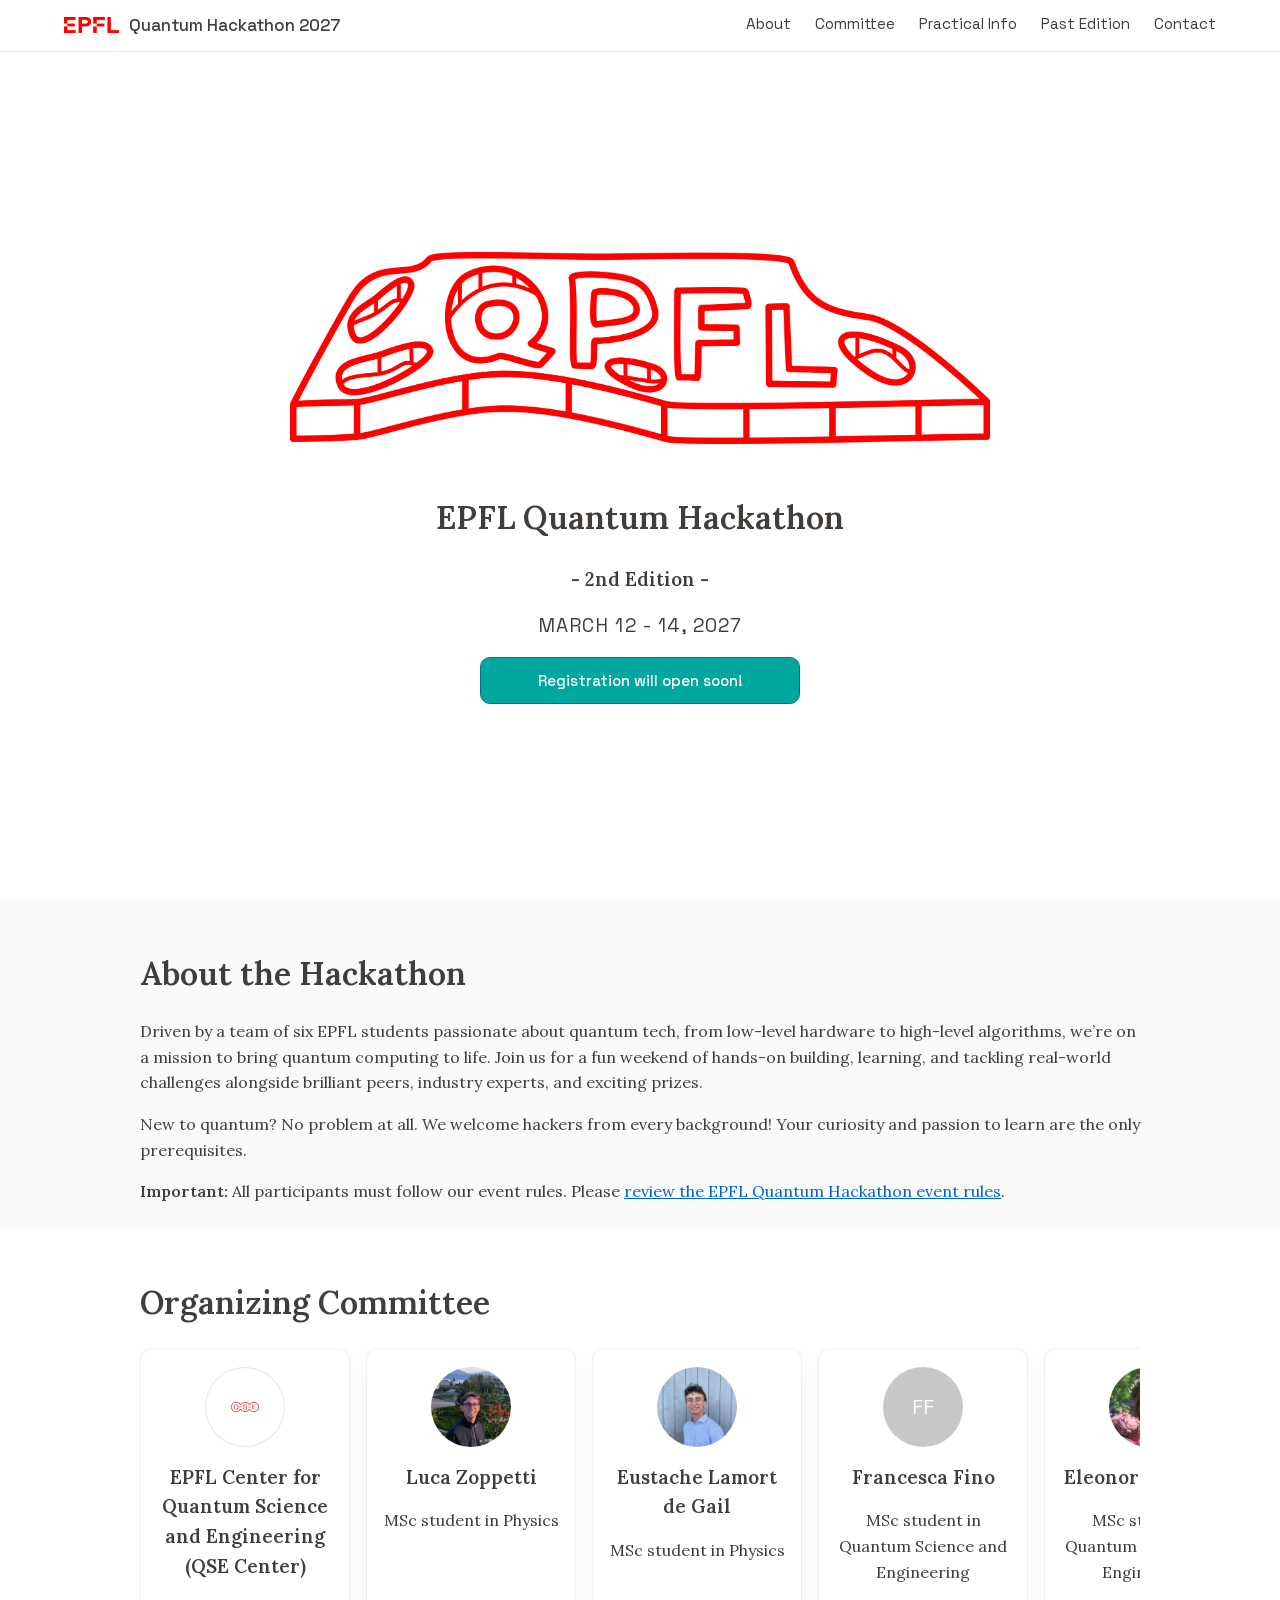
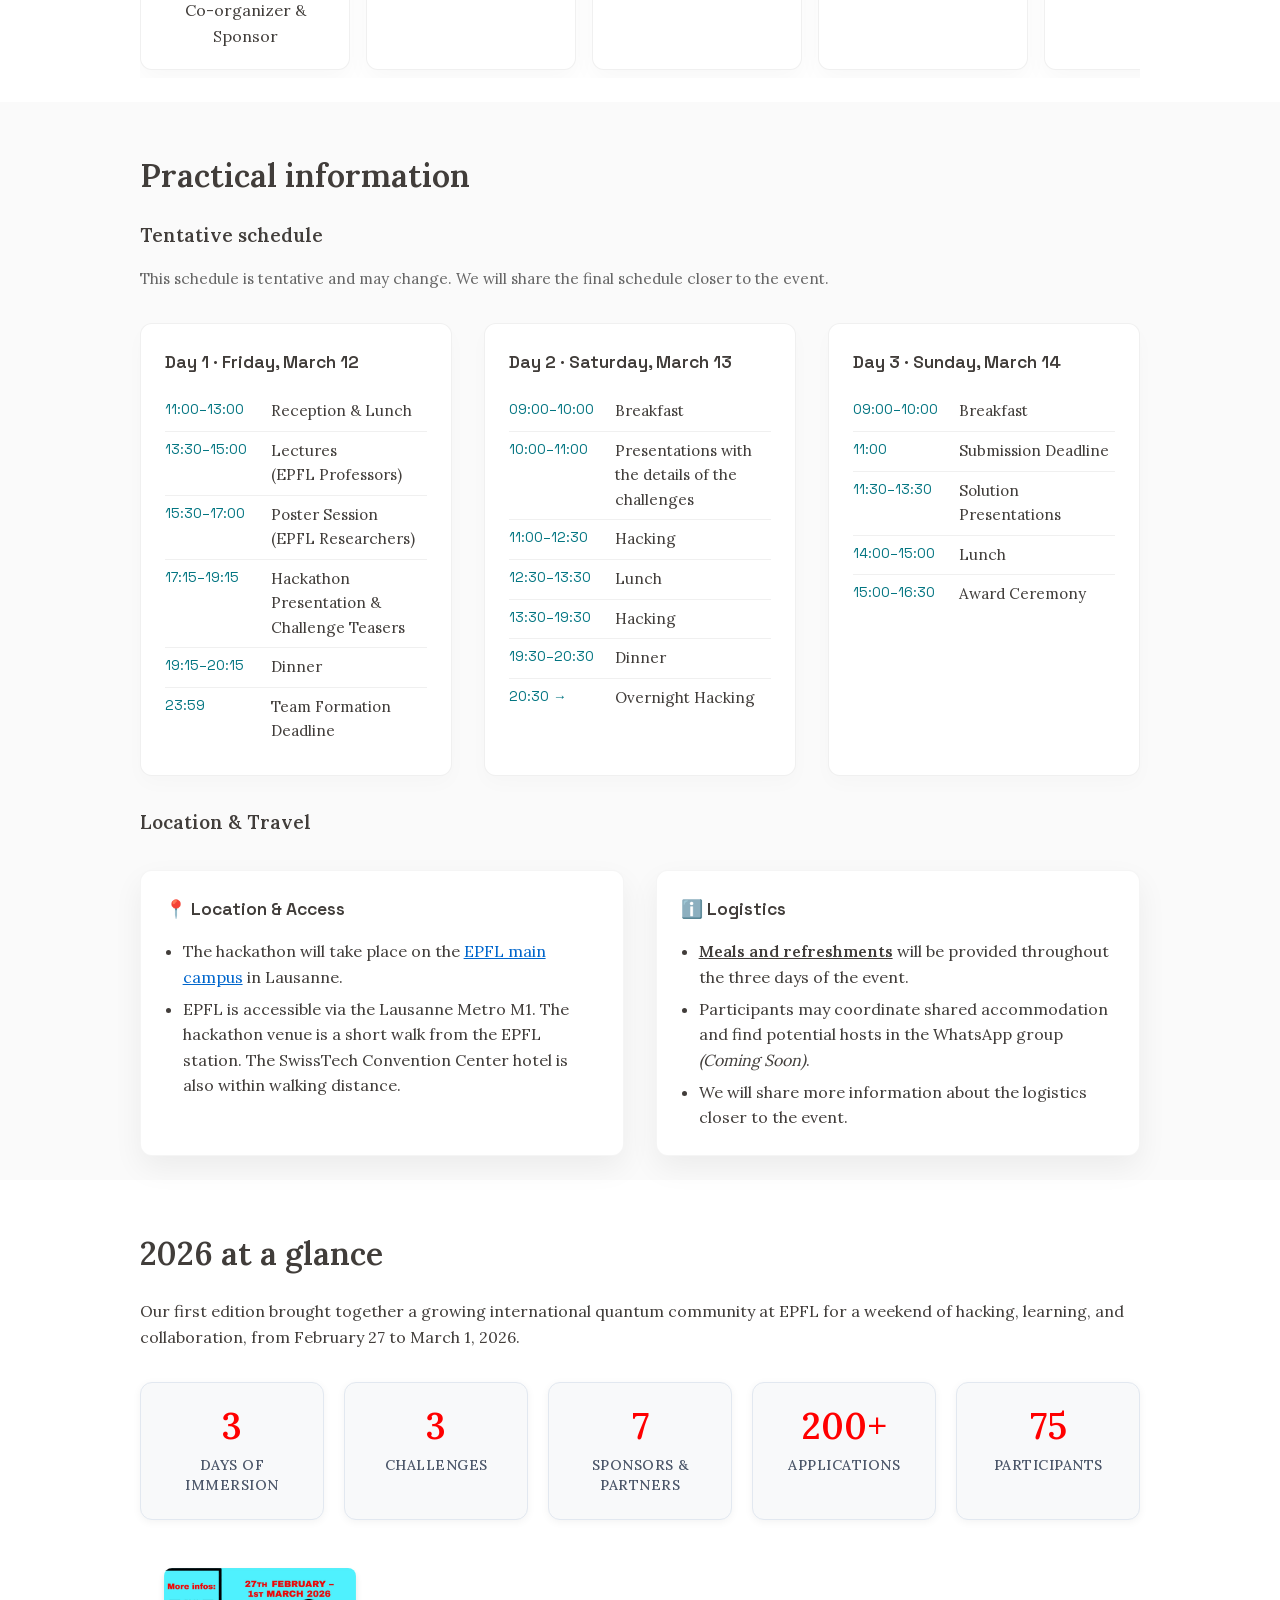
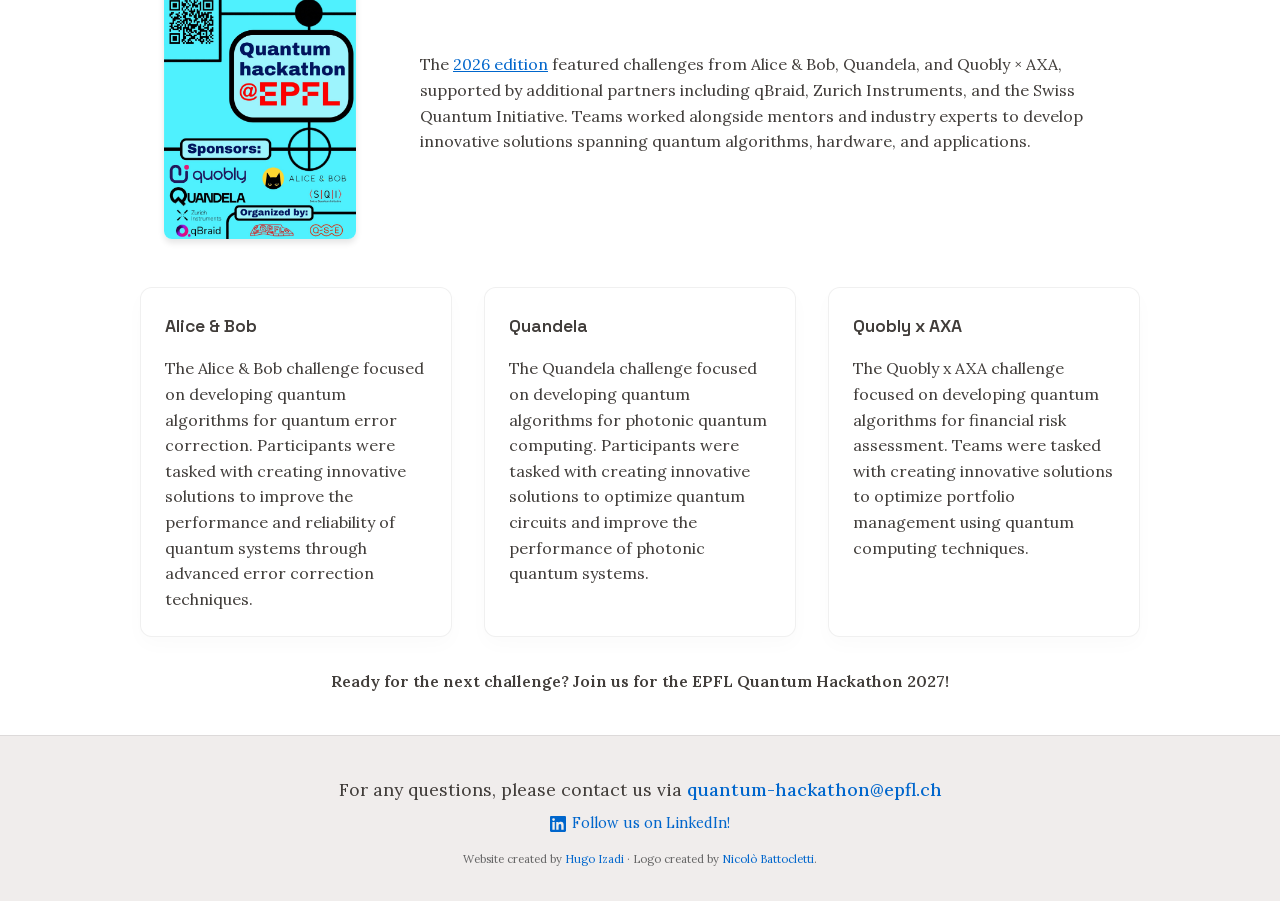
==== commit 9b7e2dbf: "Deploying to gh-pages from @ qpflhackathon/qpflhackathon.github.io@b71a4803000cf0a8171947c6da999e1ab" ====
--- a/previews/pr-3/index.html
+++ b/previews/pr-3/index.html
@@ -1 +1 @@
-<!DOCTYPE html><html lang="en"><head><meta charSet="utf-8"/><meta name="viewport" content="width=device-width, initial-scale=1"/><link rel="preload" href="/previews/pr-3/_next/static/media/0c89a48fa5027cee-s.p.2cyn07wtgehh0.woff2" as="font" crossorigin="" type="font/woff2"/><link rel="preload" href="/previews/pr-3/_next/static/media/8c2eb9ceedecfc8e-s.p.23aeddxv5enbo.woff2" as="font" crossorigin="" type="font/woff2"/><link rel="preload" as="image" href="/previews/pr-3/_next/static/media/Logo_EPFL_2019.svg.12ldz2hb6ls-2.png"/><link rel="preload" as="image" href="/previews/pr-3/_next/static/media/red_transparent.21ita78wwsx_d.png"/><link rel="stylesheet" href="/previews/pr-3/_next/static/chunks/1ur8nfrwbjhqz.css" data-precedence="next"/><link rel="preload" as="script" fetchPriority="low" href="/previews/pr-3/_next/static/chunks/03yzat1f4g19n.js"/><script src="/previews/pr-3/_next/static/chunks/3avg60e15xwti.js" async=""></script><script src="/previews/pr-3/_next/static/chunks/2coz-oc0ktg99.js" async=""></script><script src="/previews/pr-3/_next/static/chunks/turbopack-3trc6kvv71dcl.js" async=""></script><script src="/previews/pr-3/_next/static/chunks/3xoict3qjf26b.js" async=""></script><title>EPFL Quantum Hackathon 2027 | Lausanne, Switzerland</title><meta name="description" content="Join the EPFL Quantum Hackathon in Lausanne, Switzerland on March 12-14, 2027."/><meta name="keywords" content="EPFL,Quantum Hackathon,Quantum Computing,Lausanne,Programming,Hackathon,Quantum Science,Quantum Engineering,Quantum Challenges,Innovation,Technology,Collaboration,Networking,Prizes"/><link rel="canonical" href="https://qpflhackathon.github.io/"/><meta name="google-site-verification" content="2pYWuJ-tNP5xi4Yy2YxbjZFLzrxeaA31fk44xfrjtmo"/><meta property="og:title" content="EPFL Quantum Hackathon 2027"/><meta property="og:description" content="Join the premier quantum computing hackathon at EPFL. Build innovative projects and collaborate with quantum experts."/><meta property="og:url" content="https://qpflhackathon.github.io/"/><meta property="og:image" content="https://qpflhackathon.github.io/assets/images/og-preview.png"/><meta property="og:type" content="website"/><meta name="twitter:card" content="summary_large_image"/><meta name="twitter:title" content="EPFL Quantum Hackathon 2027"/><meta name="twitter:description" content="Join the premier quantum computing hackathon at EPFL. Build innovative projects and collaborate with quantum experts."/><meta name="twitter:image" content="https://qpflhackathon.github.io/assets/images/og-preview.png"/><link rel="icon" href="/previews/pr-3/_next/static/media/red_transparent.21ita78wwsx_d.png" type="image/png" sizes="32x32"/><meta name="next-size-adjust" content=""/><script src="/previews/pr-3/_next/static/chunks/0cz1d0mv5g_q7.js" noModule=""></script></head><body class="lora_c1f8a1fb-module__drd4za__variable space_grotesk_c4bee369-module__3dukea__variable bg-white font-main leading-[1.6] text-taupe"><div hidden=""><!--$--><!--/$--></div><header class="fixed inset-x-0 top-0 z-100 border-b border-black/8 bg-white/95 backdrop-blur-[10px]"><div class="mx-auto flex max-w-[1200px] items-center justify-between px-4 py-3 md:px-6"><a href="#top" class="flex items-center gap-2.5"><img alt="EPFL Logo" width="330" height="96" decoding="async" data-nimg="1" class="h-4 w-auto" style="color:transparent" src="/previews/pr-3/_next/static/media/Logo_EPFL_2019.svg.12ldz2hb6ls-2.png"/><span class="font-ui text-[1.05rem] font-medium">Quantum Hackathon 2027</span></a><button type="button" aria-label="Toggle navigation" aria-controls="primary-nav" aria-expanded="false" class="cursor-pointer p-[0.3rem] md:hidden"><span class="my-1 block h-0.5 w-5 bg-taupe transition duration-200 "></span><span class="my-1 block h-0.5 w-5 bg-taupe transition duration-200 "></span></button><nav id="primary-nav" class="absolute inset-x-0 top-full flex flex-col gap-6 overflow-hidden bg-white/98 px-6 pt-2 pb-4 font-ui transition-[max-height,opacity] duration-250 md:pointer-events-auto md:static md:max-h-none md:flex-row md:overflow-visible md:bg-transparent md:p-0 md:opacity-100 pointer-events-none max-h-0 opacity-0"><a href="#about" class="relative pb-0.5 text-[0.95rem] after:absolute after:bottom-0 after:left-0 after:h-0.5 after:w-0 after:bg-taupe after:transition-[width] after:duration-200 hover:after:w-full focus-visible:after:w-full max-md:py-[0.35rem]">About</a><a href="#committee" class="relative pb-0.5 text-[0.95rem] after:absolute after:bottom-0 after:left-0 after:h-0.5 after:w-0 after:bg-taupe after:transition-[width] after:duration-200 hover:after:w-full focus-visible:after:w-full max-md:py-[0.35rem]">Committee</a><a href="#sponsors" class="relative pb-0.5 text-[0.95rem] after:absolute after:bottom-0 after:left-0 after:h-0.5 after:w-0 after:bg-taupe after:transition-[width] after:duration-200 hover:after:w-full focus-visible:after:w-full max-md:py-[0.35rem]">Sponsors</a><a href="#challenges" class="relative pb-0.5 text-[0.95rem] after:absolute after:bottom-0 after:left-0 after:h-0.5 after:w-0 after:bg-taupe after:transition-[width] after:duration-200 hover:after:w-full focus-visible:after:w-full max-md:py-[0.35rem]">Challenges</a><a href="#practical" class="relative pb-0.5 text-[0.95rem] after:absolute after:bottom-0 after:left-0 after:h-0.5 after:w-0 after:bg-taupe after:transition-[width] after:duration-200 hover:after:w-full focus-visible:after:w-full max-md:py-[0.35rem]">Practical Info</a><a href="#2026" class="relative pb-0.5 text-[0.95rem] after:absolute after:bottom-0 after:left-0 after:h-0.5 after:w-0 after:bg-taupe after:transition-[width] after:duration-200 hover:after:w-full focus-visible:after:w-full max-md:py-[0.35rem]">Past Edition</a><a href="#contact" class="relative pb-0.5 text-[0.95rem] after:absolute after:bottom-0 after:left-0 after:h-0.5 after:w-0 after:bg-taupe after:transition-[width] after:duration-200 hover:after:w-full focus-visible:after:w-full max-md:py-[0.35rem]">Contact</a></nav></div></header><main><section id="top" class="flex min-h-screen items-center justify-center px-6 pt-20 pb-12 md:pt-24 lg:pt-26"><div class="mx-auto max-w-[900px] text-center lg:max-w-[1000px]"><img alt="EPFL Quantum Hackathon" width="4248" height="1167" decoding="async" data-nimg="1" class="mx-auto mb-12 h-auto w-[min(70vw,700px)]" style="color:transparent" src="/previews/pr-3/_next/static/media/red_transparent.21ita78wwsx_d.png"/><div class="mt-8"><h1 class="my-[0.67em] text-[2rem] font-semibold">EPFL Quantum Hackathon</h1><p class="my-4 text-[1.17rem] font-semibold">- <!-- -->2nd Edition<!-- --> -</p><p class="my-4 font-ui text-[1.2rem] tracking-[0.06em] uppercase">March 12 - 14, 2027</p><div class="mx-auto w-80 max-w-full"><span class="inline-block cursor-pointer rounded-[10px] border-[1.5px] px-[1.4rem] py-[0.65rem] font-ui text-[0.95rem] transition duration-250 border-canard bg-leman font-medium text-white hover:bg-canard focus-visible:bg-canard w-full">Registration will open soon!</span></div></div></div></section><section id="about" class="p-6 bg-surface"><div class="mx-auto max-w-[1000px]"><h2 class="mt-6 mb-5 text-[2rem] font-semibold">About the Hackathon</h2><div class="space-y-4"><p>Driven by a team of six EPFL students passionate about quantum tech, from low-level hardware to high-level algorithms, we’re on a mission to bring quantum computing to life. Join us for a fun weekend of hands-on building, learning, and tackling real-world challenges alongside brilliant peers, industry experts, and exciting prizes.</p><p>New to quantum? No problem at all. We welcome hackers from every background! Your curiosity and passion to learn are the only prerequisites.</p><p><strong>Important:</strong> All participants must follow our event rules. Please<!-- --> <a target="_blank" rel="noopener noreferrer" class="text-link underline" href="https://drive.google.com/file/d/1_Djqqxee0Qn7CyQc63CXTcZZHMFusObD/view?usp=share_link">review the EPFL Quantum Hackathon event rules</a>.</p></div></div></section><section id="committee" class="p-6 bg-white"><div class="mx-auto max-w-[1000px]"><h2 class="mt-6 mb-5 text-[2rem] font-semibold">Organizing Committee</h2><div aria-label="Organizing committee" class="flex snap-x snap-mandatory gap-4 overflow-x-auto pb-2"><article class="flex-[0_0_210px] snap-start rounded-xl border border-black/6 bg-white px-4 pt-[1.1rem] pb-[1.2rem] text-center shadow-[0_10px_25px_rgba(0,0,0,0.03)]"><a target="_blank" rel="noopener noreferrer" class="mx-auto mb-3 flex size-20 items-center justify-center overflow-hidden rounded-full border border-black/10 bg-white p-5" href="https://www.linkedin.com/company/epfl-center-for-quantum-science-and-engineering-qse" aria-label="QSE EPFL website"><img alt="EPFL Center for Quantum Science and Engineering (QSE Center) logo" loading="lazy" width="227" height="227" decoding="async" data-nimg="1" class="h-auto max-h-full w-auto object-contain" style="color:transparent" src="/previews/pr-3/_next/static/media/Logo_QSE.2hy7qkpaug7wb.png"/></a><h3 class="my-4 text-[1.17rem] font-semibold">EPFL Center for Quantum Science and Engineering (QSE Center)</h3><p>Co-organizer &amp; Sponsor</p></article><article class="flex-[0_0_210px] snap-start rounded-xl border border-black/6 bg-white px-4 pt-[1.1rem] pb-[1.2rem] text-center shadow-[0_10px_25px_rgba(0,0,0,0.03)]"><a target="_blank" rel="noopener noreferrer" class="mx-auto mb-3 flex size-20 items-center justify-center overflow-hidden rounded-full bg-perle" href="https://www.linkedin.com/in/lucazoppetti/" aria-label="Luca Zoppetti LinkedIn profile"><img alt="" loading="lazy" width="800" height="800" decoding="async" data-nimg="1" class="size-full object-cover" style="color:transparent" src="/previews/pr-3/_next/static/media/Luca_photo.2gpqbq0iqrj55.png"/></a><h3 class="my-4 text-[1.17rem] font-semibold">Luca Zoppetti</h3><p>MSc student in Physics</p></article><article class="flex-[0_0_210px] snap-start rounded-xl border border-black/6 bg-white px-4 pt-[1.1rem] pb-[1.2rem] text-center shadow-[0_10px_25px_rgba(0,0,0,0.03)]"><a target="_blank" rel="noopener noreferrer" class="mx-auto mb-3 flex size-20 items-center justify-center overflow-hidden rounded-full bg-perle" href="https://www.linkedin.com/in/eustachy-lamort-de-gail-a10803265/" aria-label="Eustachy Lamort de Gail LinkedIn profile"><img alt="" loading="lazy" width="800" height="800" decoding="async" data-nimg="1" class="size-full object-cover" style="color:transparent" src="/previews/pr-3/_next/static/media/Eustachy_photo.3jf0un4us1eg9.jpeg"/></a><h3 class="my-4 text-[1.17rem] font-semibold">Eustachy Lamort de Gail</h3><p>MSc student in Physics</p></article><article class="flex-[0_0_210px] snap-start rounded-xl border border-black/6 bg-white px-4 pt-[1.1rem] pb-[1.2rem] text-center shadow-[0_10px_25px_rgba(0,0,0,0.03)]"><a target="_blank" rel="noopener noreferrer" class="mx-auto mb-3 flex size-20 items-center justify-center overflow-hidden rounded-full bg-perle" href="https://www.linkedin.com/in/francesca-fino-b62a37250/" aria-label="Francesca Fino LinkedIn profile"><span class="font-ui text-xl text-white" aria-hidden="true">FF</span></a><h3 class="my-4 text-[1.17rem] font-semibold">Francesca Fino</h3><p>MSc student in Quantum Science and Engineering</p></article><article class="flex-[0_0_210px] snap-start rounded-xl border border-black/6 bg-white px-4 pt-[1.1rem] pb-[1.2rem] text-center shadow-[0_10px_25px_rgba(0,0,0,0.03)]"><a target="_blank" rel="noopener noreferrer" class="mx-auto mb-3 flex size-20 items-center justify-center overflow-hidden rounded-full bg-perle" href="https://www.linkedin.com/in/eleonora-giuliani/" aria-label="Eleonora Giuliani LinkedIn profile"><img alt="" loading="lazy" width="800" height="800" decoding="async" data-nimg="1" class="size-full object-cover" style="color:transparent" src="/previews/pr-3/_next/static/media/Eleonora_photo.1bs4m_fxk6spl.jpeg"/></a><h3 class="my-4 text-[1.17rem] font-semibold">Eleonora Giuliani</h3><p>MSc student in Quantum Science and Engineering</p></article><article class="flex-[0_0_210px] snap-start rounded-xl border border-black/6 bg-white px-4 pt-[1.1rem] pb-[1.2rem] text-center shadow-[0_10px_25px_rgba(0,0,0,0.03)]"><a target="_blank" rel="noopener noreferrer" class="mx-auto mb-3 flex size-20 items-center justify-center overflow-hidden rounded-full bg-perle" href="https://www.linkedin.com/in/alessandro-garino-78a345297/" aria-label="Alessandro Garino LinkedIn profile"><span class="font-ui text-xl text-white" aria-hidden="true">AG</span></a><h3 class="my-4 text-[1.17rem] font-semibold">Alessandro Garino</h3><p>MSc student in Quantum Science and Engineering</p></article><article class="flex-[0_0_210px] snap-start rounded-xl border border-black/6 bg-white px-4 pt-[1.1rem] pb-[1.2rem] text-center shadow-[0_10px_25px_rgba(0,0,0,0.03)]"><a target="_blank" rel="noopener noreferrer" class="mx-auto mb-3 flex size-20 items-center justify-center overflow-hidden rounded-full bg-perle" href="https://www.linkedin.com/in/ken-zou-54a08b226/" aria-label="Ken Zou LinkedIn profile"><img alt="" loading="lazy" width="800" height="800" decoding="async" data-nimg="1" class="size-full object-cover" style="color:transparent" src="/previews/pr-3/_next/static/media/Ken_photo.3amtgpe8nijj0.jpeg"/></a><h3 class="my-4 text-[1.17rem] font-semibold">Ken Zou</h3><p>MSc student in Quantum Science and Engineering</p></article></div></div></section><section id="sponsors" class="p-6 bg-surface"><div class="mx-auto max-w-[1000px]"><h2 class="mt-6 mb-5 text-[2rem] font-semibold">Sponsors</h2><p class="mb-8 text-[0.98rem]">The EPFL Quantum Hackathon is made possible by the support of our sponsors.</p><div class="grid items-center gap-5 grid-cols-1 min-[561px]:grid-cols-2 min-[901px]:grid-cols-3"><a target="_blank" rel="noopener noreferrer" class="flex items-center justify-center overflow-hidden min-h-[180px] p-4" href="https://www.quandela.com" aria-label="Quandela website"><img alt="Quandela logo" loading="lazy" width="3511" height="890" decoding="async" data-nimg="1" class="h-auto w-auto object-contain max-h-[95px] max-w-full" style="color:transparent" src="/previews/pr-3/_next/static/media/Logo-Quandela-2025.0o_95vsrrcxnr.webp"/></a><a target="_blank" rel="noopener noreferrer" class="flex items-center justify-center overflow-hidden min-h-[180px] p-4" href="https://www.quobly.io" aria-label="Quobly website"><img alt="Quobly logo" loading="lazy" width="2700" height="647" decoding="async" data-nimg="1" class="h-auto w-auto object-contain max-h-[95px] max-w-full" style="color:transparent" src="/previews/pr-3/_next/static/media/Logo-Quobly-2025.2s20prfw2nj1h.png"/></a><a target="_blank" rel="noopener noreferrer" class="flex items-center justify-center overflow-hidden min-h-[180px] p-4" href="https://alice-bob.com" aria-label="Alice &amp; Bob website"><img alt="Alice &amp; Bob logo" loading="lazy" width="500" height="131" decoding="async" data-nimg="1" class="h-auto w-auto object-contain max-h-[95px] max-w-full" style="color:transparent" src="/previews/pr-3/_next/static/media/Logo-AB-2025.2xp1jaj-wvwuq.png"/></a></div><div class="grid items-center gap-3 grid-cols-1 min-[481px]:grid-cols-2 min-[1001px]:grid-cols-5"><a target="_blank" rel="noopener noreferrer" class="flex items-center justify-center overflow-hidden min-h-[100px]" href="https://www.epfl.ch/research/domains/quantum-center/" aria-label="EPFL QSE Center website"><img alt="EPFL QSE Center logo" loading="lazy" width="1126" height="516" decoding="async" data-nimg="1" class="h-auto w-auto object-contain max-h-[90px] max-w-[min(100%,170px)]" style="color:transparent" src="/previews/pr-3/_next/static/media/logo_QSE_pos_red.079ybpm6_jtsx.png"/></a><a target="_blank" rel="noopener noreferrer" class="flex items-center justify-center overflow-hidden min-h-[100px]" href="https://www.qbraid.com" aria-label="qBraid website"><img alt="qBraid logo" loading="lazy" width="11620" height="3189" decoding="async" data-nimg="1" class="h-auto w-auto object-contain max-h-[35px] max-w-[min(100%,220px)]" style="color:transparent" src="/previews/pr-3/_next/static/media/qbraid_logo_burn.0gn0-uqvx0urh.png"/></a><a target="_blank" rel="noopener noreferrer" class="flex items-center justify-center overflow-hidden min-h-[100px]" href="https://quantum.scnat.ch/fr" aria-label="Swiss Quantum Initiative (SCNAT) website"><img alt="Swiss Quantum Initiative (SCNAT) logo" loading="lazy" width="1080" height="442" decoding="async" data-nimg="1" class="h-auto w-auto object-contain max-h-[90px] max-w-[min(100%,170px)]" style="color:transparent" src="/previews/pr-3/_next/static/media/Logo-SQI.1oviyr3zb3j7n.png"/></a><a target="_blank" rel="noopener noreferrer" class="flex items-center justify-center overflow-hidden min-h-[100px]" href="https://www.axa.ch/" aria-label="AXA website"><img alt="AXA logo" loading="lazy" width="2363" height="2363" decoding="async" data-nimg="1" class="h-auto w-auto object-contain max-h-[80px] max-w-[80px]" style="color:transparent" src="/previews/pr-3/_next/static/media/logo_AXA.3vmujef6uho3x.png"/></a><a target="_blank" rel="noopener noreferrer" class="flex items-center justify-center overflow-hidden min-h-[100px]" href="https://www.zhinst.com" aria-label="Zurich Instruments website"><img alt="Zurich Instruments logo" loading="lazy" width="500" height="208" decoding="async" data-nimg="1" class="h-auto w-auto object-contain max-h-[70px] max-w-[min(100%,230px)]" style="color:transparent" src="/previews/pr-3/_next/static/media/Logo-ZurichInstrument-2025.15m5i6sye2slx.png"/></a></div></div></section><section id="challenges" class="p-6 bg-white"><div class="mx-auto max-w-[1000px]"><h2 class="mt-6 mb-5 text-[2rem] font-semibold">Challenges</h2><p class="text-center italic">Coming Soon</p></div></section><section id="practical" class="p-6 bg-surface"><div class="mx-auto max-w-[1000px]"><h2 class="mt-6 mb-5 text-[2rem] font-semibold">Practical information</h2><h3 class="my-4 text-[1.17rem] font-semibold">Schedule</h3><div class="mt-8 grid gap-8 md:grid-cols-3"><div class="rounded-xl border bg-white p-6 border-black/6 shadow-card"><h3 class="mb-4 font-ui text-[1.1rem] font-semibold">Day 1 · Friday, March 12</h3><ul><li class="grid grid-cols-[90px_1fr] gap-4 border-b border-black/6 py-[0.45rem] last:border-b-0"><span class="font-ui text-[0.85rem] whitespace-nowrap text-canard">11:00–13:00</span><span class="text-[0.95rem]">Reception &amp; Lunch</span></li><li class="grid grid-cols-[90px_1fr] gap-4 border-b border-black/6 py-[0.45rem] last:border-b-0"><span class="font-ui text-[0.85rem] whitespace-nowrap text-canard">13:30–15:00</span><span class="text-[0.95rem]">Lectures<br/>(EPFL Professors)</span></li><li class="grid grid-cols-[90px_1fr] gap-4 border-b border-black/6 py-[0.45rem] last:border-b-0"><span class="font-ui text-[0.85rem] whitespace-nowrap text-canard">15:30–17:00</span><span class="text-[0.95rem]">Poster Session<br/>(EPFL Researchers)</span></li><li class="grid grid-cols-[90px_1fr] gap-4 border-b border-black/6 py-[0.45rem] last:border-b-0"><span class="font-ui text-[0.85rem] whitespace-nowrap text-canard">17:15–19:15</span><span class="text-[0.95rem]">Hackathon Presentation &amp; Challenge Teasers</span></li><li class="grid grid-cols-[90px_1fr] gap-4 border-b border-black/6 py-[0.45rem] last:border-b-0"><span class="font-ui text-[0.85rem] whitespace-nowrap text-canard">19:15–20:15</span><span class="text-[0.95rem]">Dinner</span></li><li class="grid grid-cols-[90px_1fr] gap-4 border-b border-black/6 py-[0.45rem] last:border-b-0"><span class="font-ui text-[0.85rem] whitespace-nowrap text-canard">23:59</span><span class="text-[0.95rem]">Team Formation Deadline</span></li></ul></div><div class="rounded-xl border bg-white p-6 border-black/6 shadow-card"><h3 class="mb-4 font-ui text-[1.1rem] font-semibold">Day 2 · Saturday, March 13</h3><ul><li class="grid grid-cols-[90px_1fr] gap-4 border-b border-black/6 py-[0.45rem] last:border-b-0"><span class="font-ui text-[0.85rem] whitespace-nowrap text-canard">09:00–10:00</span><span class="text-[0.95rem]">Breakfast</span></li><li class="grid grid-cols-[90px_1fr] gap-4 border-b border-black/6 py-[0.45rem] last:border-b-0"><span class="font-ui text-[0.85rem] whitespace-nowrap text-canard">10:00–11:00</span><span class="text-[0.95rem]">Presentations with the details of the challenges</span></li><li class="grid grid-cols-[90px_1fr] gap-4 border-b border-black/6 py-[0.45rem] last:border-b-0"><span class="font-ui text-[0.85rem] whitespace-nowrap text-canard">11:00–12:30</span><span class="text-[0.95rem]">Hacking</span></li><li class="grid grid-cols-[90px_1fr] gap-4 border-b border-black/6 py-[0.45rem] last:border-b-0"><span class="font-ui text-[0.85rem] whitespace-nowrap text-canard">12:30–13:30</span><span class="text-[0.95rem]">Lunch</span></li><li class="grid grid-cols-[90px_1fr] gap-4 border-b border-black/6 py-[0.45rem] last:border-b-0"><span class="font-ui text-[0.85rem] whitespace-nowrap text-canard">13:30–19:30</span><span class="text-[0.95rem]">Hacking</span></li><li class="grid grid-cols-[90px_1fr] gap-4 border-b border-black/6 py-[0.45rem] last:border-b-0"><span class="font-ui text-[0.85rem] whitespace-nowrap text-canard">19:30–20:30</span><span class="text-[0.95rem]">Dinner</span></li><li class="grid grid-cols-[90px_1fr] gap-4 border-b border-black/6 py-[0.45rem] last:border-b-0"><span class="font-ui text-[0.85rem] whitespace-nowrap text-canard">20:30 →</span><span class="text-[0.95rem]">Overnight Hacking</span></li></ul></div><div class="rounded-xl border bg-white p-6 border-black/6 shadow-card"><h3 class="mb-4 font-ui text-[1.1rem] font-semibold">Day 3 · Sunday, March 14</h3><ul><li class="grid grid-cols-[90px_1fr] gap-4 border-b border-black/6 py-[0.45rem] last:border-b-0"><span class="font-ui text-[0.85rem] whitespace-nowrap text-canard">09:00–10:00</span><span class="text-[0.95rem]">Breakfast</span></li><li class="grid grid-cols-[90px_1fr] gap-4 border-b border-black/6 py-[0.45rem] last:border-b-0"><span class="font-ui text-[0.85rem] whitespace-nowrap text-canard">11:00</span><span class="text-[0.95rem]">Submission Deadline</span></li><li class="grid grid-cols-[90px_1fr] gap-4 border-b border-black/6 py-[0.45rem] last:border-b-0"><span class="font-ui text-[0.85rem] whitespace-nowrap text-canard">11:30–13:30</span><span class="text-[0.95rem]">Solution Presentations</span></li><li class="grid grid-cols-[90px_1fr] gap-4 border-b border-black/6 py-[0.45rem] last:border-b-0"><span class="font-ui text-[0.85rem] whitespace-nowrap text-canard">14:00–15:00</span><span class="text-[0.95rem]">Lunch</span></li><li class="grid grid-cols-[90px_1fr] gap-4 border-b border-black/6 py-[0.45rem] last:border-b-0"><span class="font-ui text-[0.85rem] whitespace-nowrap text-canard">15:00–16:30</span><span class="text-[0.95rem]">Award Ceremony</span></li></ul></div></div><div class="mt-8"><h3 class="my-4 text-[1.17rem] font-semibold">Location &amp; Travel</h3></div><div class="mt-8 grid gap-8 md:grid-cols-2"><div class="rounded-xl border bg-white p-6 border-black/4 shadow-soft"><h3 class="mb-4 font-ui text-[1.1rem] font-semibold">📍 Location &amp; Access</h3><ul class="list-disc space-y-[0.4rem] pl-[1.1rem]"><li>The hackathon will take place at EPFL,<!-- --> <a target="_blank" rel="noopener noreferrer" class="text-link underline" href="https://plan.epfl.ch/?dim_floor=0&amp;lang=en&amp;dim_lang=en&amp;tree_groups=centres_nevralgiques_grp%2Cmobilite_acces_grp%2Crestauration_et_commerces_grp%2Censeignement%2Cservices_campus_grp%2Cequipements_grp&amp;tree_group_layers_centres_nevralgiques_grp=&amp;tree_group_layers_mobilite_acces_grp=metro&amp;tree_group_layers_restauration_et_commerces_grp=&amp;tree_group_layers_enseignement=guichet_etudiants&amp;tree_group_layers_services_campus_grp=information_epfl&amp;tree_group_layers_equipements_grp=&amp;baselayer_ref=grp_backgrounds&amp;map_x=2532727&amp;map_y=1152291&amp;map_zoom=11">BC building</a>.</li><li>EPFL is accessible via the Lausanne Metro M1. The hackathon venue is a short walk from the EPFL station. The SwissTech Convention Center hotel is also within walking distance.</li></ul></div><div class="rounded-xl border bg-white p-6 border-black/4 shadow-soft"><h3 class="mb-4 font-ui text-[1.1rem] font-semibold">ℹ️ Logistics</h3><ul class="list-disc space-y-[0.4rem] pl-[1.1rem]"><li>For participants who study<!-- --> <strong class="underline">outside of Switzerland</strong>, we reimburse second-class or economy-class travel tickets to Lausanne. First-class tickets are not eligible for reimbursement.</li><li><strong class="underline">Meals and refreshments</strong> will be provided throughout the three days of the event.</li><li>Participants may coordinate shared accommodation and find potential hosts in the WhatsApp group <i>(Coming Soon)</i>.</li></ul></div></div></div></section><section id="2026" class="p-6 bg-white"><div class="mx-auto max-w-[1000px]"><h2 class="mt-6 mb-5 text-[2rem] font-semibold">2026 at a glance</h2><p>Our first edition brought together a growing international quantum community at EPFL for a weekend of hacking, learning, and collaboration, from February 27 to March 1, 2026.</p><div class="my-8 grid grid-cols-[repeat(auto-fit,minmax(160px,1fr))] gap-5"><div class="rounded-xl border border-[#e2e8f0] bg-[#f8f9fa] px-4 py-6 text-center shadow-[0_2px_8px_rgba(0,0,0,0.05)] transition duration-200 hover:-translate-y-1 hover:shadow-[0_8px_16px_rgba(0,0,0,0.1)]"><span class="mb-2 block text-[2.25rem] leading-[1.1] font-semibold text-rouge">3</span><span class="block text-sm font-medium tracking-[0.5px] text-[#4a5568] uppercase">days of immersion</span></div><div class="rounded-xl border border-[#e2e8f0] bg-[#f8f9fa] px-4 py-6 text-center shadow-[0_2px_8px_rgba(0,0,0,0.05)] transition duration-200 hover:-translate-y-1 hover:shadow-[0_8px_16px_rgba(0,0,0,0.1)]"><span class="mb-2 block text-[2.25rem] leading-[1.1] font-semibold text-rouge">3</span><span class="block text-sm font-medium tracking-[0.5px] text-[#4a5568] uppercase">challenges</span></div><div class="rounded-xl border border-[#e2e8f0] bg-[#f8f9fa] px-4 py-6 text-center shadow-[0_2px_8px_rgba(0,0,0,0.05)] transition duration-200 hover:-translate-y-1 hover:shadow-[0_8px_16px_rgba(0,0,0,0.1)]"><span class="mb-2 block text-[2.25rem] leading-[1.1] font-semibold text-rouge">7</span><span class="block text-sm font-medium tracking-[0.5px] text-[#4a5568] uppercase">Sponsors &amp; Partners</span></div><div class="rounded-xl border border-[#e2e8f0] bg-[#f8f9fa] px-4 py-6 text-center shadow-[0_2px_8px_rgba(0,0,0,0.05)] transition duration-200 hover:-translate-y-1 hover:shadow-[0_8px_16px_rgba(0,0,0,0.1)]"><span class="mb-2 block text-[2.25rem] leading-[1.1] font-semibold text-rouge">200+</span><span class="block text-sm font-medium tracking-[0.5px] text-[#4a5568] uppercase">applications</span></div><div class="rounded-xl border border-[#e2e8f0] bg-[#f8f9fa] px-4 py-6 text-center shadow-[0_2px_8px_rgba(0,0,0,0.05)] transition duration-200 hover:-translate-y-1 hover:shadow-[0_8px_16px_rgba(0,0,0,0.1)]"><span class="mb-2 block text-[2.25rem] leading-[1.1] font-semibold text-rouge">75</span><span class="block text-sm font-medium tracking-[0.5px] text-[#4a5568] uppercase">Participants</span></div></div><div class="flex flex-col items-center gap-10 md:flex-row"><a target="_blank" rel="noopener noreferrer" class="w-full md:flex-1" href="https://www.linkedin.com/posts/epfl-quantum-hackathon_hi-everyone-we-are-back-i-hope-you-activity-7415387589521764352-yxvY/" aria-label="LinkedIn post"><img alt="2026 QPFL Hackathon poster" loading="lazy" width="1280" height="1809" decoding="async" data-nimg="1" class="mx-auto my-4 h-auto w-[300px] max-w-[80%] rounded-lg shadow-[0_4px_6px_rgba(0,0,0,0.1)]" style="color:transparent" src="/previews/pr-3/_next/static/media/2026_poster.2h7xbqjqrzfi-.jpeg"/></a><p class="md:flex-3">The <a target="_blank" rel="noopener noreferrer" class="text-link underline" href="https://actu.epfl.ch/news/students-launch-successful-quantum-hackathon-at-ep/?utm_source=chatgpt.com">2026 edition</a> featured challenges from Alice &amp; Bob, Quandela, and Quobly × AXA, supported by additional partners including qBraid, Zurich Instruments, and the Swiss Quantum Initiative. Teams worked alongside mentors and industry experts to develop innovative solutions spanning quantum algorithms, hardware, and applications.</p></div><div class="mt-8 grid gap-8 md:grid-cols-3"><div class="rounded-xl border bg-white p-6 border-black/6 shadow-card"><h3 class="mb-4 font-ui text-[1.1rem] font-semibold">Alice &amp; Bob</h3><p>The Alice &amp; Bob challenge focused on developing quantum algorithms for quantum error correction. Participants were tasked with creating innovative solutions to improve the performance and reliability of quantum systems through advanced error correction techniques.</p></div><div class="rounded-xl border bg-white p-6 border-black/6 shadow-card"><h3 class="mb-4 font-ui text-[1.1rem] font-semibold">Quandela</h3><p>The Quandela challenge focused on developing quantum algorithms for photonic quantum computing. Participants were tasked with creating innovative solutions to optimize quantum circuits and improve the performance of photonic quantum systems.</p></div><div class="rounded-xl border bg-white p-6 border-black/6 shadow-card"><h3 class="mb-4 font-ui text-[1.1rem] font-semibold">Quobly x AXA</h3><p>The Quobly x AXA challenge focused on developing quantum algorithms for financial risk assessment. Teams were tasked with creating innovative solutions to optimize portfolio management using quantum computing techniques.</p></div></div><p class="mt-8 mb-4 text-center font-semibold">Ready for the next challenge? Join us for the EPFL Quantum Hackathon 2027!</p></div></section><!--$--><!--/$--></main><footer id="contact" class="border-t border-black/8 bg-sand px-6 pt-10 pb-8"><div class="mx-auto flex max-w-[1000px] flex-col items-center text-center"><p class="mb-2 text-[1.1rem]">For any questions, please contact us via<!-- --> <a href="mailto:epflquantumhackathon@gmail.com" class="font-medium text-link">epflquantumhackathon@gmail.com</a></p><p class="text-[0.9rem] text-subtle">Follow us on<!-- --> <a target="_blank" rel="noopener noreferrer" class="text-link" href="https://www.linkedin.com/company/epfl-quantum-hackathon">LinkedIn</a></p><p class="mt-4 text-[0.7rem] text-subtle italic">Website created by Hugo Izadi · Logo created by Nicolò Battocletti</p></div></footer><script src="/previews/pr-3/_next/static/chunks/03yzat1f4g19n.js" id="_R_" async=""></script><script>(self.__next_f=self.__next_f||[]).push([0])</script><script>self.__next_f.push([1,"1:\"$Sreact.fragment\"\n2:I[2971,[\"/previews/pr-3/_next/static/chunks/3xoict3qjf26b.js\"],\"Header\"]\n3:I[179,[\"/previews/pr-3/_next/static/chunks/3xoict3qjf26b.js\"],\"default\"]\n4:I[63928,[\"/previews/pr-3/_next/static/chunks/3xoict3qjf26b.js\"],\"default\"]\n5:I[29164,[\"/previews/pr-3/_next/static/chunks/3xoict3qjf26b.js\"],\"Image\"]\ne:I[57260,[\"/previews/pr-3/_next/static/chunks/3xoict3qjf26b.js\"],\"default\",1]\n:HL[\"/previews/pr-3/_next/static/chunks/1ur8nfrwbjhqz.css\",\"style\"]\n:HL[\"/previews/pr-3/_next/static/media/0c89a48fa5027cee-s.p.2cyn07wtgehh0.woff2\",\"font\",{\"crossOrigin\":\"\",\"type\":\"font/woff2\"}]\n:HL[\"/previews/pr-3/_next/static/media/8c2eb9ceedecfc8e-s.p.23aeddxv5enbo.woff2\",\"font\",{\"crossOrigin\":\"\",\"type\":\"font/woff2\"}]\n0:{\"P\":null,\"c\":[\"\",\"\"],\"q\":\"\",\"i\":false,\"f\":[[[\"\",{\"children\":[\"__PAGE__\",{},\"$undefined\",\"$undefined\",4608]},\"$undefined\",\"$undefined\",4624],[[\"$\",\"$1\",\"c\",{\"children\":[[[\"$\",\"link\",\"0\",{\"rel\":\"stylesheet\",\"href\":\"/previews/pr-3/_next/static/chunks/1ur8nfrwbjhqz.css\",\"precedence\":\"next\",\"crossOrigin\":\"$undefined\",\"nonce\":\"$undefined\"}],[\"$\",\"script\",\"script-0\",{\"src\":\"/previews/pr-3/_next/static/chunks/3xoict3qjf26b.js\",\"async\":true,\"nonce\":\"$undefined\"}]],[\"$\",\"html\",null,{\"lang\":\"en\",\"children\":[\"$\",\"body\",null,{\"className\":\"lora_c1f8a1fb-module__drd4za__variable space_grotesk_c4bee369-module__3dukea__variable bg-white font-main leading-[1.6] text-taupe\",\"children\":[[\"$\",\"$L2\",null,{}],[\"$\",\"main\",null,{\"children\":[\"$\",\"$L3\",null,{\"parallelRouterKey\":\"children\",\"error\":\"$undefined\",\"errorStyles\":\"$undefined\",\"errorScripts\":\"$undefined\",\"template\":[\"$\",\"$L4\",null,{}],\"templateStyles\":\"$undefined\",\"templateScripts\":\"$undefined\",\"notFound\":[[[\"$\",\"title\",null,{\"children\":\"404: This page could not be found.\"}],[\"$\",\"div\",null,{\"style\":{\"fontFamily\":\"system-ui,\\\"Segoe UI\\\",Roboto,Helvetica,Arial,sans-serif,\\\"Apple Color Emoji\\\",\\\"Segoe UI Emoji\\\"\",\"height\":\"100vh\",\"textAlign\":\"center\",\"display\":\"flex\",\"flexDirection\":\"column\",\"alignItems\":\"center\",\"justifyContent\":\"center\"},\"children\":[\"$\",\"div\",null,{\"children\":[[\"$\",\"style\",null,{\"dangerouslySetInnerHTML\":{\"__html\":\"body{color:#000;background:#fff;margin:0}.next-error-h1{border-right:1px solid rgba(0,0,0,.3)}@media (prefers-color-scheme:dark){body{color:#fff;background:#000}.next-error-h1{border-right:1px solid rgba(255,255,255,.3)}}\"}}],[\"$\",\"h1\",null,{\"className\":\"next-error-h1\",\"style\":{\"display\":\"inline-block\",\"margin\":\"0 20px 0 0\",\"padding\":\"0 23px 0 0\",\"fontSize\":24,\"fontWeight\":500,\"verticalAlign\":\"top\",\"lineHeight\":\"49px\"},\"children\":404}],[\"$\",\"div\",null,{\"style\":{\"display\":\"inline-block\"},\"children\":[\"$\",\"h2\",null,{\"style\":{\"fontSize\":14,\"fontWeight\":400,\"lineHeight\":\"49px\",\"margin\":0},\"children\":\"This page could not be found.\"}]}]]}]}]],[]],\"forbidden\":\"$undefined\",\"unauthorized\":\"$undefined\"}]}],[\"$\",\"footer\",null,{\"id\":\"contact\",\"className\":\"border-t border-black/8 bg-sand px-6 pt-10 pb-8\",\"children\":[\"$\",\"div\",null,{\"className\":\"mx-auto flex max-w-[1000px] flex-col items-center text-center\",\"children\":[[\"$\",\"p\",null,{\"className\":\"mb-2 text-[1.1rem]\",\"children\":[\"For any questions, please contact us via\",\" \",[\"$\",\"a\",null,{\"href\":\"mailto:epflquantumhackathon@gmail.com\",\"className\":\"font-medium text-link\",\"children\":\"epflquantumhackathon@gmail.com\"}]]}],[\"$\",\"p\",null,{\"className\":\"text-[0.9rem] text-subtle\",\"children\":[\"Follow us on\",\" \",[\"$\",\"a\",null,{\"target\":\"_blank\",\"rel\":\"noopener noreferrer\",\"className\":\"text-link\",\"href\":\"https://www.linkedin.com/company/epfl-quantum-hackathon\",\"children\":\"LinkedIn\"}]]}],[\"$\",\"p\",null,{\"className\":\"mt-4 text-[0.7rem] text-subtle italic\",\"children\":\"Website created by Hugo Izadi · Logo created by Nicolò Battocletti\"}]]}]}]]}]}]]}],{\"children\":[[\"$\",\"$1\",\"c\",{\"children\":[[[\"$\",\"section\",null,{\"id\":\"top\",\"className\":\"flex min-h-screen items-center justify-center px-6 pt-20 pb-12 md:pt-24 lg:pt-26\",\"children\":[\"$\",\"div\",null,{\"className\":\"mx-auto max-w-[900px] text-center lg:max-w-[1000px]\",\"children\":[[\"$\",\"$L5\",null,{\"src\":{\"src\":\"/previews/pr-3/_next/static/media/red_transparent.21ita78wwsx_d.png\",\"width\":4248,\"height\":1167,\"blurWidth\":8,\"blurHeight\":2,\"blurDataURL\":\"[data-uri]\"},\"alt\":\"EPFL Quantum Hackathon\",\"priority\":true,\"className\":\"mx-auto mb-12 h-auto w-[min(70vw,700px)]\"}],[\"$\",\"div\",null,{\"className\":\"mt-8\",\"children\":[[\"$\",\"h1\",null,{\"className\":\"my-[0.67em] text-[2rem] font-semibold\",\"children\":\"EPFL Quantum Hackathon\"}],[\"$\",\"p\",null,{\"className\":\"my-4 text-[1.17rem] font-semibold\",\"children\":[\"- \",\"2nd Edition\",\" -\"]}],[\"$\",\"p\",null,{\"className\":\"my-4 font-ui text-[1.2rem] tracking-[0.06em] uppercase\",\"children\":\"March 12 - 14, 2027\"}],[\"$\",\"div\",null,{\"className\":\"mx-auto w-80 max-w-full\",\"children\":[\"$\",\"span\",null,{\"className\":\"inline-block cursor-pointer rounded-[10px] border-[1.5px] px-[1.4rem] py-[0.65rem] font-ui text-[0.95rem] transition duration-250 border-canard bg-leman font-medium text-white hover:bg-canard focus-visible:bg-canard w-full\",\"children\":\"Registration will open soon!\"}]}]]}]]}]}],\"$L6\",\"$L7\",\"$L8\",\"$L9\",\"$La\",\"$Lb\"],null,\"$Lc\"]}],{},null,false,null]},null,false,null],\"$Ld\",false]],\"m\":\"$undefined\",\"G\":[\"$e\",[\"$Lf\"]],\"S\":true,\"h\":null,\"r\":\"$undefined\",\"s\":\"$undefined\",\"a\":\"$undefined\",\"l\":\"$undefined\",\"p\":\"$undefined\",\"d\":\"$undefined\",\"b\":\"bPga4lstT-2Gy0E9KxFCT\"}\n25:I[65458,[\"/previews/pr-3/_next/static/chunks/3xoict3qjf26b.js\"],\"OutletBoundary\"]\n26:\"$Sreact.suspense\"\n28:I[65458,[\"/previews/pr-3/_next/static/chunks/3xoict3qjf26b.js\"],\"ViewportBoundary\"]\n2a:I[65458,[\"/previews/pr-3/_next/static/chunks/3xoict3qjf26b.js\"],\"MetadataBoundary\"]\n6:[\"$\",\"section\",null,{\"id\":\"about\",\"className\":\"p-6 bg-surface\",\"children\":[\"$\",\"div\",null,{\"className\":\"mx-auto max-w-[1000px]\",\"children\":[[\"$\",\"h2\",null,{\"className\":\"mt-6 mb-5 text-[2rem] font-semibold\",\"children\":\"About the Hackathon\"}],[\"$\",\"div\",null,{\"className\":\"space-y-4\",\"children\":[[\"$\",\"p\",null,{\"children\":\"Driven by a team of six EPFL students passionate about quantum tech, from low-level hardware to high-level algorithms, we’re on a mission to bring quantum computing to life. Join us for a fun weekend of hands-on building, learning, and tackling real-world challenges alongside brilliant peers, industry experts, and exciting prizes.\"}],[\"$\",\"p\",null,{\"children\":\"New to quantum? No problem at all. We welcome hackers from every background! Your curiosity and passion to learn are the only prerequisites.\"}],[\"$\",\"p\",null,{\"children\":[[\"$\",\"strong\",null,{\"children\":\"Important:\"}],\" All participants must follow our event rules. Please\",\" \",[\"$\",\"a\",null,{\"target\":\"_blank\",\"rel\":\"noopener noreferrer\",\"className\":\"text-link underline\",\"href\":\"https://drive.google.com/file/d/1_Djqqxee0Qn7CyQc63CXTcZZHMFusObD/view?usp=share_link\",\"children\":\"review the EPFL Quantum Hackathon event rules\"}],\".\"]}]]}]]}]}]\n7:[\"$\",\"section\",null,{\"id\":\"committee\",\"className\":\"p-6 bg-white\",\"children\":[\"$\",\"div\",null,{\"className\":\"mx-auto max-w-[1000px]\",\"children\":[[\"$\",\"h2\",null,{\"className\":\"mt-6 mb-5 text-[2rem] font-semibold\",\"children\":\"Organizing Committee\"}],[\"$\",\"div\",null,{\"aria-label\":\"Organizing committee\",\"className\":\"flex snap-x snap-mandatory gap-4 overflow-x-auto pb-2\",\"children\":[[\"$\",\"article\",\"EPFL Center for Quantum Science and Engineering (QSE Center)\",{\"className\":\"flex-[0_0_210px] snap-start rounded-xl border border-black/6 bg-white px-4 pt-[1.1rem] pb-[1.2rem] text-center shadow-[0_10px_25px_rgba(0,0,0,0.03)]\",\"children\":[[\"$\",\"a\",null,{\"target\":\"_blank\",\"rel\":\"noopener noreferrer\",\"className\":\"mx-auto mb-3 flex size-20 items-center justify-center overflow-hidden rounded-full border border-black/10 bg-white p-5\",\"href\":\"https://www.linkedin.com/company/epfl-center-for-quantum-science-and-engineering-qse\",\"aria-label\":\"QSE EPFL website\",\"children\":[\"$\",\"$L5\",null,{\"src\":{\"src\":\"/previews/pr-3/_next/static/media/Logo_QSE.2hy7qkpaug7wb.png\",\"width\":227,\"height\":227,\"blurWidth\":8,\"blurHeight\":8,\"blurDataURL\":\"[data-uri]\"},\"alt\":\"EPFL Center for Quantum Science and Engineering (QSE Center) logo\",\"className\":\"h-auto max-h-full w-auto object-contain\"}]}],[\"$\",\"h3\",null,{\"className\":\"my-4 text-[1.17rem] font-semibold\",\"children\":\"EPFL Center for Quantum Science and Engineering (QSE Center)\"}],[\"$\",\"p\",null,{\"children\":\"Co-organizer \u0026 Sponsor\"}]]}],[\"$\",\"article\",\"Luca Zoppetti\",{\"className\":\"flex-[0_0_210px] snap-start rounded-xl border border-black/6 bg-white px-4 pt-[1.1rem] pb-[1.2rem] text-center shadow-[0_10px_25px_rgba(0,0,0,0.03)]\",\"children\":[[\"$\",\"a\",null,{\"target\":\"_blank\",\"rel\":\"noopener noreferrer\",\"className\":\"mx-auto mb-3 flex size-20 items-center justify-center overflow-hidden rounded-full bg-perle\",\"href\":\"https://www.linkedin.com/in/lucazoppetti/\",\"aria-label\":\"Luca Zoppetti LinkedIn profile\",\"children\":[\"$\",\"$L5\",null,{\"src\":{\"src\":\"/previews/pr-3/_next/static/media/Luca_photo.2gpqbq0iqrj55.png\",\"width\":800,\"height\":800,\"blurWidth\":8,\"blurHeight\":8,\"blurDataURL\":\"[data-uri]\"},\"alt\":\"\",\"className\":\"size-full object-cover\"}]}],[\"$\",\"h3\",null,{\"className\":\"my-4 text-[1.17rem] font-semibold\",\"children\":\"Luca Zoppetti\"}],[\"$\",\"p\",null,{\"children\":\"MSc student in Physics\"}]]}],[\"$\",\"article\",\"Eustachy Lamort de Gail\",{\"className\":\"flex-[0_0_210px] snap-start rounded-xl border border-black/6 bg-white px-4 pt-[1.1rem] pb-[1.2rem] text-center shadow-[0_10px_25px_rgba(0,0,0,0.03)]\",\"children\":[[\"$\",\"a\",null,{\"target\":\"_blank\",\"rel\":\"noopener noreferrer\",\"className\":\"mx-auto mb-3 flex size-20 items-center justify-center overflow-hidden rounded-full bg-perle\",\"href\":\"https://www.linkedin.com/in/eustachy-lamort-de-gail-a10803265/\",\"aria-label\":\"Eustachy Lamort de Gail LinkedIn profile\",\"children\":[\"$\",\"$L5\",null,{\"src\":{\"src\":\"/previews/pr-3/_next/static/media/Eustachy_photo.3jf0un4us1eg9.jpeg\",\"width\":800,\"height\":800,\"blurWidth\":8,\"blurHeight\":8,\"blurDataURL\":\"[data-uri]\"},\"alt\":\"\",\"className\":\"size-full object-cover\"}]}],\"$L10\",\"$L11\"]}],\"$L12\",\"$L13\",\"$L14\",\"$L15\"]}]]}]}]\n8:[\"$\",\"section\",null,{\"id\":\"sponsors\",\"className\":\"p-6 bg-surface\",\"children\":[\"$\",\"div\",null,{\"className\":\"mx-auto max-w-[1000px]\",\"children\":[[\"$\",\"h2\",null,{\"className\":\"mt-6 mb-5 text-[2rem] font-semibold\",\"children\":\"Sponsors\"}],[\"$\",\"p\",null,{\"className\":\"mb-8 text-[0.98rem]\",\"children\":\"The EPFL Quantum Hackathon is made possible by the support of our sponsors.\"}],[[\"$\",\"div\",\"gold\",{\"className\":\"grid items-center gap-5 grid-cols-1 min-[561px]:grid-cols-2 min-[901px]:grid-cols-3\",\"children\":[[\"$\",\"a\",\"Quandela\",{\"target\":\"_blank\",\"rel\":\"noopener noreferrer\",\"className\":\"flex items-center justify-center overflow-hidden min-h-[180px] p-4\",\"href\":\"https://www.quandela.com\",\"aria-label\":\"Quandela website\",\"children\":[\"$\",\"$L5\",null,{\"src\":{\"src\":\"/previews/pr-3/_next/static/media/Logo-Quandela-2025.0o_95vsrrcxnr.webp\",\"width\":3511,\"height\":890,\"blurWidth\":8,\"blurHeight\":2,\"blurDataURL\":\"[data-uri]\"},\"alt\":\"Quandela logo\",\"className\":\"h-auto w-auto object-contain max-h-[95px] max-w-full\"}]}],[\"$\",\"a\",\"Quobly\",{\"target\":\"_blank\",\"rel\":\"noopener noreferrer\",\"className\":\"flex items-center justify-center overflow-hidden min-h-[180px] p-4\",\"href\":\"https://www.quobly.io\",\"aria-label\":\"Quobly website\",\"children\":[\"$\",\"$L5\",null,{\"src\":{\"src\":\"/previews/pr-3/_next/static/media/Logo-Quobly-2025.2s20prfw2nj1h.png\",\"width\":2700,\"height\":647,\"blurWidth\":8,\"blurHeight\":2,\"blurDataURL\":\"[data-uri]\"},\"alt\":\"Quobly logo\",\"className\":\"h-auto w-auto object-contain max-h-[95px] max-w-full\"}]}],[\"$\",\"a\",\"Alice \u0026 Bob\",{\"target\":\"_blank\",\"rel\":\"noopener noreferrer\",\"className\":\"flex items-center justify-center overflow-hidden min-h-[180px] p-4\",\"href\":\"https://alice-bob.com\",\"aria-label\":\"Alice \u0026 Bob website\",\"children\":[\"$\",\"$L5\",null,{\"src\":{\"src\":\"/previews/pr-3/_next/static/media/Logo-AB-2025.2xp1jaj-wvwuq.png\",\"width\":500,\"height\":131,\"blurWidth\":8,\"blurHeight\":2,\"blurDataURL\":\"[data-uri]\"},\"alt\":\"Alice \u0026 Bob logo\",\"className\":\"h-auto w-auto object-contain max-h-[95px] max-w-full\"}]}]]}],[\"$\",\"div\",\"bronze\",{\"className\":\"grid items-center gap-3 grid-cols-1 min-[481px]:grid-cols-2 min-[1001px]:grid-cols-5\",\"children\":[[\"$\",\"a\",\"EPFL QSE Center\",{\"target\":\"_blank\",\"rel\":\"noopener noreferrer\",\"className\":\"flex items-center justify-center overflow-hidden min-h-[100px]\",\"href\":\"https://www.epfl.ch/research/domains/quantum-center/\",\"aria-label\":\"EPFL QSE Center website\",\"children\":[\"$\",\"$L5\",null,{\"src\":{\"src\":\"/previews/pr-3/_next/static/media/logo_QSE_pos_red.079ybpm6_jtsx.png\",\"width\":1126,\"height\":516,\"blurWidth\":8,\"blurHeight\":4,\"blurDataURL\":\"[data-uri]\"},\"alt\":\"EPFL QSE Center logo\",\"className\":\"h-auto w-auto object-contain max-h-[90px] max-w-[min(100%,170px)]\"}]}],[\"$\",\"a\",\"qBraid\",{\"target\":\"_blank\",\"rel\":\"noopener noreferrer\",\"className\":\"flex items-center justify-center overflow-hidden min-h-[100px]\",\"href\":\"https://www.qbraid.com\",\"aria-label\":\"qBraid website\",\"children\":[\"$\",\"$L5\",null,{\"src\":{\"src\":\"/previews/pr-3/_next/static/media/qbraid_logo_burn.0gn0-uqvx0urh.png\",\"width\":11620,\"height\":3189,\"blurWidth\":8,\"blurHeight\":2,\"blurDataURL\":\"[data-uri]\"},\"alt\":\"qBraid logo\",\"className\":\"h-auto w-auto object-contain max-h-[35px] max-w-[min(100%,220px)]\"}]}],\"$L16\",\"$L17\",\"$L18\"]}]]]}]}]\n9:[\"$\",\"section\",null,{\"id\":\"challenges\",\"className\":\"p-6 bg-white\",\"children\":[\"$\",\"div\",null,{\"className\":\"mx-auto max-w-[1000px]\",\"children\":[[\"$\",\"h2\",null,{\"className\":\"mt-6 mb-5 text-[2rem] font-semibold\",\"children\":\"Challenges\"}],[\"$\",\"p\",null,{\"className\":\"text-center italic\",\"children\":\"Coming Soon\"}]]}]}]\na:[\"$\",\"section\",null,{\"id\":\"practical\",\"className\":\"p-6 bg-surface\",\"children\":[\"$\",\"div\",null,{\"className\":\"mx-auto max-w-[1000px]\",\"children\":[[\"$\",\"h2\",null,{\"className\":\"mt-6 mb-5 text-[2rem] font-semibold\",\"children\":\"Practical information\"}],[\"$\",\"h3\",null,{\"className\":\"my-4 text-[1.17rem] font-semibold\",\"children\":\"Schedule\"}],[\"$\",\"div\",null,{\"className\":\"mt-8 grid gap-8 md:grid-cols-3\",\"children\":[[\"$\",\"div\",\"Day 1 · Friday, March 12\",{\"className\":\"rounded-xl border bg-white p-6 border-black/6 shadow-card\",\"children\":[[\"$\",\"h3\",null,{\"className\":\"mb-4 font-ui text-[1.1rem] font-semibold\",\"children\":\"Day 1 · Friday, March 12\"}],[\"$\",\"ul\",null,{\"children\":[[\"$\",\"li\",\"11:00–13:00-Reception \u0026 Lunch\",{\"className\":\"grid grid-cols-[90px_1fr] gap-4 border-b border-black/6 py-[0.45rem] last:border-b-0\",\"children\":[[\"$\",\"span\",null,{\"className\":\"font-ui text-[0.85rem] whitespace-nowrap text-canard\",\"children\":\"11:00–13:00\"}],[\"$\",\"span\",null,{\"className\":\"text-[0.95rem]\",\"children\":[\"Reception \u0026 Lunch\",\"$undefined\"]}]]}],[\"$\",\"li\",\"13:30–15:00-Lectures\",{\"className\":\"grid grid-cols-[90px_1fr] gap-4 border-b border-black/6 py-[0.45rem] last:border-b-0\",\"children\":[[\"$\",\"span\",null,{\"className\":\"font-ui text-[0.85rem] whitespace-nowrap text-canard\",\"children\":\"13:30–15:00\"}],[\"$\",\"span\",null,{\"className\":\"text-[0.95rem]\",\"children\":[\"Lectures\",[[\"$\",\"br\",null,{}],\"(EPFL Professors)\"]]}]]}],[\"$\",\"li\",\"15:30–17:00-Poster Session\",{\"className\":\"grid grid-cols-[90px_1fr] gap-4 border-b border-black/6 py-[0.45rem] last:border-b-0\",\"children\":[[\"$\",\"span\",null,{\"className\":\"font-ui text-[0.85rem] whitespace-nowrap text-canard\",\"children\":\"15:30–17:00\"}],[\"$\",\"span\",null,{\"className\":\"text-[0.95rem]\",\"children\":[\"Poster Session\",[[\"$\",\"br\",null,{}],\"(EPFL Researchers)\"]]}]]}],[\"$\",\"li\",\"17:15–19:15-Hackathon Presentation \u0026 Challenge Teasers\",{\"className\":\"grid grid-cols-[90px_1fr] gap-4 border-b border-black/6 py-[0.45rem] last:border-b-0\",\"children\":[[\"$\",\"span\",null,{\"className\":\"font-ui text-[0.85rem] whitespace-nowrap text-canard\",\"children\":\"17:15–19:15\"}],[\"$\",\"span\",null,{\"className\":\"text-[0.95rem]\",\"children\":[\"Hackathon Presentation \u0026 Challenge Teasers\",\"$undefined\"]}]]}],[\"$\",\"li\",\"19:15–20:15-Dinner\",{\"className\":\"grid grid-cols-[90px_1fr] gap-4 border-b border-black/6 py-[0.45rem] last:border-b-0\",\"children\":[[\"$\",\"span\",null,{\"className\":\"font-ui text-[0.85rem] whitespace-nowrap text-canard\",\"children\":\"19:15–20:15\"}],[\"$\",\"span\",null,{\"className\":\"text-[0.95rem]\",\"children\":[\"Dinner\",\"$undefined\"]}]]}],[\"$\",\"li\",\"23:59-Team Formation Deadline\",{\"className\":\"grid grid-cols-[90px_1fr] gap-4 border-b border-black/6 py-[0.45rem] last:border-b-0\",\"children\":[[\"$\",\"span\",null,{\"className\":\"font-ui text-[0.85rem] whitespace-nowrap text-canard\",\"children\":\"23:59\"}],[\"$\",\"span\",null,{\"className\":\"text-[0.95rem]\",\"children\":[\"Team Formation Deadline\",\"$undefined\"]}]]}]]}]]}],[\"$\",\"div\",\"Day 2 · Saturday, March 13\",{\"className\":\"rounded-xl border bg-white p-6 border-black/6 shadow-card\",\"children\":[[\"$\",\"h3\",null,{\"className\":\"mb-4 font-ui text-[1.1rem] font-semibold\",\"children\":\"Day 2 · Saturday, March 13\"}],[\"$\",\"ul\",null,{\"children\":[[\"$\",\"li\",\"09:00–10:00-Breakfast\",{\"className\":\"grid grid-cols-[90px_1fr] gap-4 border-b border-black/6 py-[0.45rem] last:border-b-0\",\"children\":[[\"$\",\"span\",null,{\"className\":\"font-ui text-[0.85rem] whitespace-nowrap text-canard\",\"children\":\"09:00–10:00\"}],[\"$\",\"span\",null,{\"className\":\"text-[0.95rem]\",\"children\":[\"Breakfast\",\"$undefined\"]}]]}],[\"$\",\"li\",\"10:00–11:00-Presentations with the details of the challenges\",{\"className\":\"grid grid-cols-[90px_1fr] gap-4 border-b border-black/6 py-[0.45rem] last:border-b-0\",\"children\":[[\"$\",\"span\",null,{\"className\":\"font-ui text-[0.85rem] whitespace-nowrap text-canard\",\"children\":\"10:00–11:00\"}],[\"$\",\"span\",null,{\"className\":\"text-[0.95rem]\",\"children\":[\"Presentations with the details of the challenges\",\"$undefined\"]}]]}],[\"$\",\"li\",\"11:00–12:30-Hacking\",{\"className\":\"grid grid-cols-[90px_1fr] gap-4 border-b border-black/6 py-[0.45rem] last:border-b-0\",\"children\":[\"$L19\",\"$L1a\"]}],\"$L1b\",\"$L1c\",\"$L1d\",\"$L1e\"]}]]}],\"$L1f\"]}],\"$L20\",\"$L21\"]}]}]\nb:[\"$\",\"section\",null,{\"id\":\"2026\",\"className\":\"p-6 bg-white\",\"children\":[\"$\",\"div\",null,{\"className\":\"mx-auto max-w-[1000px]\",\"children\":[[\"$\",\"h2\",null,{\"className\":\"mt-6 mb-5 text-[2rem] font-semibold\",\"children\":\"2026 at a glance\"}],[\"$\",\"p\",null,{\"children\":\"Our first edition brought together a growing international quantum community at EPFL for a weekend of hacking, learning, and collaboration, from February 27 to March 1, 2026.\"}],[\"$\",\"div\",null,{\"className\":\"my-8 grid grid-cols-[repeat(auto-fit,minmax(160px,1fr))] gap-5\",\"children\":[[\"$\",\"div\",\"days of immersion\",{\"className\":\"rounded-xl border border-[#e2e8f0] bg-[#f8f9fa] px-4 py-6 text-center shadow-[0_2px_8px_rgba(0,0,0,0.05)] transition duration-200 hover:-translate-y-1 hover:shadow-[0_8px_16px_rgba(0,0,0,0.1)]\",\"children\":[[\"$\",\"span\",null,{\"className\":\"mb-2 block text-[2.25rem] leading-[1.1] font-semibold text-rouge\",\"children\":\"3\"}],[\"$\",\"span\",null,{\"className\":\"block text-sm font-medium tracking-[0.5px] text-[#4a5568] uppercase\",\"children\":\"days of immersion\"}]]}],[\"$\",\"div\",\"challenges\",{\"className\":\"rounded-xl border border-[#e2e8f0] bg-[#f8f9fa] px-4 py-6 text-center shadow-[0_2px_8px_rgba(0,0,0,0.05)] transition duration-200 hover:-translate-y-1 hover:shadow-[0_8px_16px_rgba(0,0,0,0.1)]\",\"children\":[[\"$\",\"span\",null,{\"className\":\"mb-2 block text-[2.25rem] leading-[1.1] font-semibold text-rouge\",\"children\":\"3\"}],[\"$\",\"span\",null,{\"className\":\"block text-sm font-medium tracking-[0.5px] text-[#4a5568] uppercase\",\"children\":\"challenges\"}]]}],[\"$\",\"div\",\"Sponsors \u0026 Partners\",{\"className\":\"rounded-xl border border-[#e2e8f0] bg-[#f8f9fa] px-4 py-6 text-center shadow-[0_2px_8px_rgba(0,0,0,0.05)] transition duration-200 hover:-translate-y-1 hover:shadow-[0_8px_16px_rgba(0,0,0,0.1)]\",\"children\":[[\"$\",\"span\",null,{\"className\":\"mb-2 block text-[2.25rem] leading-[1.1] font-semibold text-rouge\",\"children\":\"7\"}],[\"$\",\"span\",null,{\"className\":\"block text-sm font-medium tracking-[0.5px] text-[#4a5568] uppercase\",\"children\":\"Sponsors \u0026 Partners\"}]]}],[\"$\",\"div\",\"applications\",{\"className\":\"rounded-xl border border-[#e2e8f0] bg-[#f8f9fa] px-4 py-6 text-center shadow-[0_2px_8px_rgba(0,0,0,0.05)] transition duration-200 hover:-translate-y-1 hover:shadow-[0_8px_16px_rgba(0,0,0,0.1)]\",\"children\":[[\"$\",\"span\",null,{\"className\":\"mb-2 block text-[2.25rem] leading-[1.1] font-semibold text-rouge\",\"children\":\"200+\"}],[\"$\",\"span\",null,{\"className\":\"block text-sm font-medium tracking-[0.5px] text-[#4a5568] uppercase\",\"children\":\"applications\"}]]}],[\"$\",\"div\",\"Participants\",{\"className\":\"rounded-xl border border-[#e2e8f0] bg-[#f8f9fa] px-4 py-6 text-center shadow-[0_2px_8px_rgba(0,0,0,0.05)] transition duration-200 hover:-translate-y-1 hover:shadow-[0_8px_16px_rgba(0,0,0,0.1)]\",\"children\":[[\"$\",\"span\",null,{\"className\":\"mb-2 block text-[2.25rem] leading-[1.1] font-semibold text-rouge\",\"children\":\"75\"}],[\"$\",\"span\",null,{\"className\":\"block text-sm font-medium tracking-[0.5px] text-[#4a5568] uppercase\",\"children\":\"Participants\"}]]}]]}],[\"$\",\"div\",null,{\"className\":\"flex flex-col items-center gap-10 md:flex-row\",\"children\":[[\"$\",\"a\",null,{\"target\":\"_blank\",\"rel\":\"noopener noreferrer\",\"className\":\"w-full md:flex-1\",\"href\":\"https://www.linkedin.com/posts/epfl-quantum-hackathon_hi-everyone-we-are-back-i-hope-you-activity-7415387589521764352-yxvY/\",\"aria-label\":\"LinkedIn post\",\"children\":[\"$\",\"$L5\",null,{\"src\":{\"src\":\"/previews/pr-3/_next/static/media/2026_poster.2h7xbqjqrzfi-.jpeg\",\"width\":1280,\"height\":1809,\"blurWidth\":6,\"blurHeight\":8,\"blurDataURL\":\"[data-uri]\"},\"alt\":\"2026 QPFL Hackathon poster\",\"className\":\"mx-auto my-4 h-auto w-[300px] max-w-[80%] rounded-lg shadow-[0_4px_6px_rgba(0,0,0,0.1)]\"}]}],\"$L22\"]}],\"$L23\",\"$L24\"]}]}]\nc:[\"$\",\"$L25\",null,{\"children\":[\"$\",\"$26\",null,{\"name\":\"Next.MetadataOutlet\",\"children\":\"$@27\"}]}]\nd:[\"$\",\"$1\",\"h\",{\"children\":[null,[\"$\",\"$L28\",null,{\"children\":\"$L29\"}],[\"$\",\"div\",null,{\"hidden\":true,\"children\":[\"$\",\"$L2a\",null,{\"children\":[\"$\",\"$26\",null,{\"name\":\"Next.Metadata\",\"children\":\"$L2b\"}]}]}],[\"$\",\"meta\",null,{\"name\":\"next-size-adjust\",\"content\":\"\"}]]}]\nf:[\"$\",\"link\",\"0\",{\"rel\":\"stylesheet\",\"href\":\"/previews/pr-3/_next/static/chunks/1ur8nfrwbjhqz.css\",\"precedence\":\"next\",\"crossOrigin\":\"$undefined\",\"nonce\":\"$undefined\"}]\n10:[\"$\",\"h3\",null,{\"className\":\"my-4 text-[1.17rem] font-semibold\",\"children\":\"Eustachy Lamort de Gail\"}]\n11:[\"$\",\"p\",null,{\"children\":\"MSc student in Physics\"}]\n12:[\"$\",\"article\",\"Francesca Fino\",{\"className\":\"flex-[0_0_210px] snap-start rounded-xl border border-black/6 bg-white px-4 pt-[1.1rem] pb-[1.2rem] text-center shadow-[0_10px_25px_rgba(0,0,0,0.03)]\",\"children\":[[\"$\",\"a\",null,{\"target\":\"_blank\",\"rel\":\"noopener noreferrer\",\"className\":\"mx-auto mb-3 flex size-20 items-center justify-center overflow-hidden rounded-full bg-perle\",\"href\":\"https://www.linkedin.com/in/francesca-fino-b62a37250/\",\"aria-label\":\"Francesca Fino LinkedIn profile\",\"children\":[\"$\",\"span\",null,{\"className\":\"font-ui text-xl text-white\",\"aria-hidden\":\"true\",\"children\":\"FF\"}]}],[\"$\",\"h3\",null,{\"className\":\"my-4 text-[1.17rem] font-semibold\",\"children\":\"Francesca Fino\"}],[\"$\",\"p\",null,{\"children\":\"MSc student in Quantum Science and Engineering\"}]]}]\n13:[\"$\",\"article\",\"Eleonora Giuliani\",{\"className\":\"flex-[0_0_210px] snap-start rounded-xl border border-black/6 bg-white px-4 pt-[1.1rem] pb-[1.2rem] text-center shadow-[0_10px_25px_rgba(0,0,0,0.03)]\",\"children\":[[\"$\",\"a\",null,{\"target\":\"_blank\",\"rel\":\"noopener noreferrer\",\"className\":\"mx-auto mb-3 flex size-20 items-center justify-center overflow-hidden rounded-full bg-perle\",\"href\":\"https://www.linkedin.com/in/eleonora-giuliani/\",\"aria-label\":\"Eleonora Giuliani LinkedIn profile\",\"children\":[\"$\",\"$L5\",null,{\"src\":{\"src\":\"/previews/pr-3/_next/static/media/Eleonora_photo.1bs4m_fxk6spl.jpeg\",\"width\":800,\"height\":800,\"blurWidth\":8,\"blurHeight\":8,\"blurDataURL\":\"[data-uri]\"},\"alt\":\"\",\"className\":\"size-full object-cover\"}]}],[\"$\",\"h3\",null,{\"className\":\"my-4 text-[1.17rem] font-semibold\",\"children\":\"Eleonora Giuliani\"}],[\"$\",\"p\",null,{\"children\":\"MSc student in Quantum Science and Engineering\"}]]}]\n14:[\"$\",\"article\",\"Alessandro Garino\",{\"className\":\"flex-[0_0_210px] snap-start rounded-xl border border-black/6 bg-white px-4 pt-[1.1rem] pb-[1.2rem] text-center shadow-[0_10px_25px_rgba(0,0,0,0.03)]\",\"children\":[[\"$\",\"a\",null,{\"target\":\"_blank\",\"rel\":\"noopener noreferrer\",\"className\":\"mx-auto mb-3 flex size-20 items-center justify-center overflow-hidden rounded-full bg-perle\",\"href\":\"https://www.linkedin.com/in/alessandro-garino-78a345297/\",\"aria-label\":\"Alessandro Garino LinkedIn profile\",\"children\":[\"$\",\"span\",null,{\"className\":\"font-ui text-xl text-white\",\"aria-hidden\":\"true\",\"children\":\"AG\"}]}],[\"$\",\"h3\",null,{\"className\":\"my-4 text-[1.17rem] font-semibold\",\"children\":\"Alessandro Garino\"}],[\"$\",\"p\",null,{\"children\":\"MSc student in Quantum Science and Engineering\"}]]}]\n15:[\"$\",\"article\",\"Ken Zou\",{\"className\":\"flex-[0_0_210px] snap-start rounded-xl border border-black/6 bg-white px-4 pt-[1.1rem] pb-[1.2rem] text-center shadow-[0_10px_25px_rgba(0,0,0,0.03)]\",\"children\":[[\"$\",\"a\",null,{\"target\":\"_blank\",\"rel\":\"noopener noreferrer\",\"className\":\"mx-auto mb-3 flex size-20 items-center justify-center overflow-hidden rounded-full bg-perle\",\"href\":\"https://www.linkedin.com/in/ken-zou-54a08b226/\",\"aria-label\":\"Ken Zou LinkedIn profile\",\"children\":[\"$\",\"$L5\",null,{\"src\":{\"src\":\"/previews/pr-3/_next/static/media/Ken_photo.3amtgpe8nijj0.jpeg\",\"width\":800,\"height\":800,\"blurWidth\":8,\"blurHeight\":8,\"blurDataURL\":\"[data-uri]\"},\"alt\":\"\",\"className\":\"size-full object-cover\"}]}],[\"$\",\"h3\",null,{\"className\":\"my-4 text-[1.17rem] font-semibold\",\"children\":\"Ken Zou\"}],[\"$\",\"p\",null,{\"children\":\"MSc student in Quantum Science and Engineering\"}]]}]\n16:[\"$\",\"a\",\"Swiss Quantum Initiative (SCNAT)\",{\"target\":\"_blank\",\"rel\":\"noopener noreferrer\",\"className\":\"flex items-center justify-center overflow-hidden min-h-[100px]\",\"href\":\"https://quantum.scnat.ch/fr\",\"aria-label\":\"Swiss Quantum Initiative (SCNAT) website\",\"children\":[\"$\",\"$L5\",null,{\"src\":{\"src\":\"/previews/pr-3/_next/static/media/Logo-SQI.1oviyr3zb3j7n.png\",\"width\":1080,\"height\":442,\"blurWidth\":8,\"blurHeight\":3,\"blurDataURL\":\"[data-uri]\"},\"alt\":\"Swiss Quantum Initiative (SCNAT) logo\",\"className\":\"h-auto w-auto object-contain max-h-[90px] max-w-[min(100%,170px)]\"}]}]\n17:[\"$\",\"a\",\"AXA\",{\"target\":\"_blank\",\"rel\":\"noopener noreferrer\",\"className\":\"flex items-center justify-center overflow-hidden min-h-[100px]\",\"href\":\"https://www.axa.ch/\",\"aria-label\":\"AXA website\",\"children\":[\"$\",\"$L5\",null,{\"src\":{\"src\":\"/previews/pr-3/_next/static/media/logo_AXA.3vmujef6uho3x.png\",\"width\":2363,\"height\":2363,\"blurWidth\":8,\"blurHeight\":8,\"blurDataURL\":\"[data-uri]\"},\"alt\":\"AXA logo\",\"className\":\"h-auto w-auto object-contain max-h-[80px] max-w-[80px]\"}]}]\n18:[\"$\",\"a\",\"Zurich Instruments\",{\"target\":\"_blank\",\"rel\":\"noopener noreferrer\",\"className\":\"flex items-center justify-center overflow-hidden min-h-[100px]\",\"href\":\"https://www.zhinst.com\",\"aria-label\":\"Zurich Instruments website\",\"children\":[\"$\",\"$L5\",null,{\"src\":{\"src\":\"/previews/pr-3/_next/static/media/Logo-ZurichInstrument-2025.15m5i6sye2slx.png\",\"width\":500,\"height\":208,\"blurWidth\":8,\"blurHeight\":3,\"blurDataURL\":\"[data-uri]\"},\"alt\":\"Zurich Instruments logo\",\"className\":\"h-auto w-auto object-contain max-h-[70px] max-w-[min(100%,230px)]\"}]}]\n19:[\"$\",\"span\",null,{\"className\":\"font-ui text-[0.85rem] whitespace-nowrap text-canard\",\"children\":\"11:00–12:30\"}]\n1a:[\"$\",\"span\",null,{\"className\":\"text-[0.95rem]\",\"children\":[\"Hacking\",\"$undefined\"]}]\n1b:[\"$\",\"li\",\"12:30–13:30-Lunch\",{\"className\":\"grid grid-cols-[90px_1fr] gap-4 border-b border-black/6 py-[0.45rem] last:border-b-0\",\"children\":[[\"$\",\"span\",null,{\"className\":\"font-ui text-[0.85rem] whitespace-nowrap text-canard\",\"children\":\"12:30–13:30\"}],[\"$\",\"span\",null,{\"className\":\"text-[0.95rem]\",\"children\":[\"Lunch\",\"$undefined\"]}]]}]\n1c:[\"$\",\"li\",\"13:30–19:30-Hacking\",{\"className\":\"grid grid-cols-[90px_1fr] gap-4 border-b border-black/6 py-[0.45rem] last:border-b-0\",\"children\":[[\"$\",\"span\",null,{\"className\":\"font-ui text-[0.85rem] whitespace-nowrap text-canard\",\"children\":\"13:30–19:30\"}],[\"$\",\"span\",null,{\"className\":\"text-[0.95rem]\",\"children\":[\"Hacking\",\"$undefined\"]}]]}]\n1d:[\"$\",\"li\",\"19:30–20:30-Dinner\",{\"className\":\"grid grid-cols-[90px_1fr] gap-4 border-b border-black/6 py-[0.45rem] last:border-b-0\",\"children\":[[\"$\",\"span\",null,{\"className\":\"font-ui text-[0.85rem] whitespace-nowrap text-canard\",\"children\":\"19:30–20:30\"}],[\"$\",\"span\",null,{\"className\":\"text-[0.95rem]\",\"children\":[\"Dinner\",\"$undefined\"]}]]}]\n1e:[\"$\",\"li\",\"20:30 →-Overnight Hacking\",{\"className\":\"grid grid-cols-[90px_1fr] gap-4 border-b border-black/6 py-[0.45rem] last:border-b-0\",\"children\":[[\"$\",\"span\",null,{\"className\":\"font-ui text-[0.85rem] whitespace-nowrap text-canard\",\"children\":\"20:30 →\"}],[\"$\",\"span\",null,{\"className\":\"text-[0.95rem]\",\"children\":[\"Overnight Hacking\",\"$undefined\"]}]]}]\n1f:[\"$\",\"div\",\"Day 3 · Sunday, March 14\",{\"className\":\"rounded-xl border bg-white p-6 border-black/6 shadow-card\",\"children\":[[\"$\",\"h3\",null,{\"className\":\"mb-4 font-ui text-[1.1rem] font-semibold\",\"children\":\"Day 3 · Sunday, March 14\"}],[\"$\",\"ul\",null,{\"children\":[[\"$\",\"li\",\"09:00–10:00-Breakfast\",{\"className\":\"grid grid-cols-[90px_1fr] gap-4 border-b border-black/6 py-[0.45rem] last:border-b-0\",\"children\":[[\"$\",\"span\",null,{\"className\":\"font-ui text-[0.85rem] whitespace-nowrap text-canard\",\"children\":\"09:00–10:00\"}],[\"$\",\"span\",null,{\"className\":\"text-[0.95rem]\",\"children\":[\"Breakfast\",\"$undefined\"]}]]}],[\"$\",\"li\",\"11:00-Submission Deadline\",{\"className\":\"grid grid-cols-[90px_1fr] gap-4 border-b border-black/6 py-[0.45rem] last:border-b-0\",\"children\":[[\"$\",\"span\",null,{\"className\":\"font-ui text-[0.85rem] whitespace-nowrap text-canard\",\"children\":\"11:00\"}],[\"$\",\"span\",null,{\"className\":\"text-[0.95rem]\",\"children\":[\"Submission Deadline\",\"$undefined\"]}]]}],[\"$\",\"li\",\"11:30–13:30-Solution Presentations\",{\"className\":\"grid grid-cols-[90px_1fr] gap-4 border-b border-black/6 py-[0.45rem] last:border-b-0\",\"children\":[[\"$\",\"span\",null,{\"className\":\"font-ui text-[0.85rem] whitespace-nowrap text-canard\",\"children\":\"11:30–13:30\"}],[\"$\",\"span\",null,{\"className\":\"text-[0.95rem]\",\"children\":[\"Solution Presentations\",\"$undefined\"]}]]}],[\"$\",\"li\",\"14:00–15:00-Lunch\",{\"className\":\"grid grid-cols-[90px_1fr] gap-4 border-b border-black/6 py-[0.45rem] last:border-b-0\",\"children\":[[\"$\",\"span\",null,{\"className\":\"font-ui text-[0.85rem] whitespace-nowrap text-canard\",\"children\":\"14:00–15:00\"}],[\"$\",\"span\",null,{\"className\":\"text-[0.95rem]\",\"children\":[\"Lunch\",\"$undefined\"]}]]}],[\"$\",\"li\",\"15:00–16:30-Award Ceremony\",{\"className\":\"grid grid-cols-[90px_1fr] gap-4 border-b border-black/6 py-[0.45rem] last:border-b-0\",\"children\":[[\"$\",\"span\",null,{\"className\":\"font-ui text-[0.85rem] whitespace-nowrap text-canard\",\"children\":\"15:00–16:30\"}],[\"$\",\"span\",null,{\"className\":\"text-[0.95rem]\",\"children\":[\"Award Ceremony\",\"$undefined\"]}]]}]]}]]}]\n20:[\"$\",\"div\",null,{\"className\":\"mt-8\",\"children\":[\"$\",\"h3\",null,{\"className\":\"my-4 text-[1.17rem] font-semibold\",\"children\":\"Location \u0026 Travel\"}]}]\n21:[\"$\",\"div\",null,{\"className\":\"mt-8 grid gap-8 md:grid-cols-2\",\"children\":[[\"$\",\"div\",null,{\"className\":\"rounded-xl border bg-white p-6 border-black/4 shadow-soft\",\"children\":[[\"$\",\"h3\",null,{\"className\":\"mb-4 font-ui text-[1.1rem] font-semibold\",\"children\":\"📍 Location \u0026 Access\"}],[\"$\",\"ul\",null,{\"className\":\"list-disc space-y-[0.4rem] pl-[1.1rem]\",\"children\":[[\"$\",\"li\",\"0\",{\"children\":[\"The hackathon will take place at EPFL,\",\" \",[\"$\",\"a\",null,{\"target\":\"_blank\",\"rel\":\"noopener noreferrer\",\"className\":\"text-link underline\",\"href\":\"https://plan.epfl.ch/?dim_floor=0\u0026lang=en\u0026dim_lang=en\u0026tree_groups=centres_nevralgiques_grp%2Cmobilite_acces_grp%2Crestauration_et_commerces_grp%2Censeignement%2Cservices_campus_grp%2Cequipements_grp\u0026tree_group_layers_centres_nevralgiques_grp=\u0026tree_group_layers_mobilite_acces_grp=metro\u0026tree_group_layers_restauration_et_commerces_grp=\u0026tree_group_layers_enseignement=guichet_etudiants\u0026tree_group_layers_services_campus_grp=information_epfl\u0026tree_group_layers_equipements_grp=\u0026baselayer_ref=grp_backgrounds\u0026map_x=2532727\u0026map_y=1152291\u0026map_zoom=11\",\"children\":\"BC building\"}],\".\"]}],[\"$\",\"li\",\"1\",{\"children\":\"EPFL is accessible via the Lausanne Metro M1. The hackathon venue is a short walk from the EPFL station. The SwissTech Convention Center hotel is also within walking distance.\"}]]}]]}],[\"$\",\"div\",null,{\"className\":\"rounded-xl border bg-white p-6 border-black/4 shadow-soft\",\"children\":[[\"$\",\"h3\",null,{\"className\":\"mb-4 font-ui text-[1.1rem] font-semibold\",\"children\":\"ℹ️ Logistics\"}],[\"$\",\"ul\",null,{\"className\":\"list-disc space-y-[0.4rem] pl-[1.1rem]\",\"children\":[[\"$\",\"li\",\"0\",{\"children\":[\"For participants who study\",\" \",[\"$\",\"strong\",null,{\"className\":\"underline\",\"children\":\"outside of Switzerland\"}],\", we reimburse second-class or economy-class travel tickets to Lausanne. First-class tickets are not eligible for reimbursement.\"]}],[\"$\",\"li\",\"1\",{\"children\":[[\"$\",\"strong\",null,{\"className\":\"underline\",\"children\":\"Meals and refreshments\"}],\" will be provided throughout the three days of the event.\"]}],[\"$\",\"li\",\"2\",{\"children\":[\"Participants may coordinate shared accommodation and find potential hosts in the WhatsApp group \",[\"$\",\"i\",null,{\"children\":\"(Coming Soon)\"}],\".\"]}]]}]]}]]}]\n22:[\"$\",\"p\",null,{\"className\":\"md:flex-3\",\"children\":[\"The \",[\"$\",\"a\",null,{\"target\":\"_blank\",\"rel\":\"noopener noreferrer\",\"className\":\"text-link underline\",\"href\":\"https://actu.epfl.ch/news/students-launch-successful-quantum-hackathon-at-ep/?utm_source=chatgpt.com\",\"children\":\"2026 edition\"}],\" featured challenges from Alice \u0026 Bob, Quandela, and Quobly × AXA, supported by additional partners including qBraid, Zurich Instruments, and the Swiss Quantum Initiative. Teams worked alongside mentors and industry experts to develop innovative solutions spanning quantum algorithms, hardware, and applications.\"]}]\n23:[\"$\",\"div\",null,{\"className\":\"mt-8 grid gap-8 md:grid-cols-3\",\"children\":[[\"$\",\"div\",\"Alice \u0026 Bob\",{\"className\":\"rounded-xl border bg-white p-6 border-black/6 shadow-card\",\"children\":[[\"$\",\"h3\",null,{\"className\":\"mb-4 font-ui text-[1.1rem] font-semibold\",\"children\":\"Alice \u0026 Bob\"}],[\"$\",\"p\",null,{\"children\":\"The Alice \u0026 Bob challenge focused on developing quantum algorithms for quantum error correction. Participants were tasked with creating innovative solutions to improve the performance and reliability of quantum systems through advanced error correction techniques.\"}]]}],[\"$\",\"div\",\"Quandela\",{\"className\":\"rounded-xl border bg-white p-6 border-black/6 shadow-card\",\"children\":[[\"$\",\"h3\",null,{\"className\":\"mb-4 font-ui text-[1.1rem] font-semibold\",\"children\":\"Quandela\"}],[\"$\",\"p\",null,{\"children\":\"The Quandela challenge focused on developing quantum algorithms for photonic quantum computing. Participants were tasked with creating innovative solutions to optimize quantum circuits and improve the performance of photonic quantum systems.\"}]]}],[\"$\",\"div\",\"Quobly x AXA\",{\"className\":\"rounded-xl border bg-white p-6 border-black/6 shadow-card\",\"children\":[[\"$\",\"h3\",null,{\"className\":\"mb-4 font-ui text-[1.1rem] font-semibold\",\"children\":\"Quobly x AXA\"}],[\"$\",\"p\",null,{\"children\":\"The Quobly x AXA challenge focused on developing quantum algorithms for financial risk assessment. Teams were tasked with creating innovative solutions to optimize portfolio management using quantum computing techniques.\"}]]}]]}]\n24:[\"$\",\"p\",null,{\"className\":\"mt-8 mb-4 text-center font-semibold\",\"children\":\"Ready for the next challenge? Join us for the EPFL Quantum Hackathon 2027!\"}]\n29:[[\"$\",\"meta\",\"0\",{\"charSet\":\"utf-8\"}],[\"$\",\"meta\",\"1\",{\"name\":\"viewport\",\"content\":\"width=device-width, initial-scale=1\"}]]\n2c:I[77233,[\"/previews/pr-3/_next/static/chunks/3xoict3qjf26b.js\"],\"IconMark\"]\n27:null\n2b:[[\"$\",\"title\",\"0\",{\"children\":\"EPFL Quantum Hackathon 2027 | Lausanne, Switzerland\"}],[\"$\",\"meta\",\"1\",{\"name\":\"description\",\"content\":\"Join the EPFL Quantum Hackathon in Lausanne, Switzerland on March 12-14, 2027.\"}],[\"$\",\"meta\",\"2\",{\"name\":\"keywords\",\"content\":\"EPFL,Quantum Hackathon,Quantum Computing,Lausanne,Programming,Hackathon,Quantum Science,Quantum Engineering,Quantum Challenges,Innovation,Technology,Collaboration,Networking,Prizes\"}],[\"$\",\"link\",\"3\",{\"rel\":\"canonical\",\"href\":\"https://qpflhackathon.github.io/\"}],[\"$\",\"meta\",\"4\",{\"name\":\"google-site-verification\",\"content\":\"2pYWuJ-tNP5xi4Yy2YxbjZFLzrxeaA31fk44xfrjtmo\"}],[\"$\",\"meta\",\"5\",{\"property\":\"og:title\",\"content\":\"EPFL Quantum Hackathon 2027\"}],[\"$\",\"meta\",\"6\",{\"property\":\"og:description\",\"content\":\"Join the premier quantum computing hackathon at EPFL. Build innovative projects and collaborate with quantum experts.\"}],[\"$\",\"meta\",\"7\",{\"property\":\"og:url\",\"content\":\"https://qpflhackathon.github.io/\"}],[\"$\",\"meta\",\"8\",{\"property\":\"og:image\",\"content\":\"https://qpflhackathon.github.io/assets/images/og-preview.png\"}],[\"$\",\"meta\",\"9\",{\"property\":\"og:type\",\"content\":\"website\"}],[\"$\",\"meta\",\"10\",{\"name\":\"twitter:card\",\"content\":\"summary_large_image\"}],[\"$\",\"meta\",\"11\",{\"name\":\"twitter:title\",\"content\":\"EPFL Quantum Hackathon 2027\"}],[\"$\",\"meta\",\"12\",{\"name\":\"twitter:description\",\"content\":\"Join the premier quantum computing hackathon at EPFL. Build innovative projects and collaborate with quantum experts.\"}],[\"$\",\"meta\",\"13\",{\"name\":\"twitter:image\",\"content\":\"https://qpflhackathon.github.io/assets/images/og-preview.png\"}],[\"$\",\"link\",\"14\",{\"rel\":\"icon\",\"href\":\"/previews/pr-3/_next/static/media/red_transparent.21ita78wwsx_d.png\",\"type\":\"image/png\",\"sizes\":\"32x32\"}],[\"$\",\"$L2c\",\"15\",{}]]\n"])</script></body></html>+<!DOCTYPE html><html lang="en"><head><meta charSet="utf-8"/><meta name="viewport" content="width=device-width, initial-scale=1"/><link rel="preload" href="/previews/pr-3/_next/static/media/0c89a48fa5027cee-s.p.2cyn07wtgehh0.woff2" as="font" crossorigin="" type="font/woff2"/><link rel="preload" href="/previews/pr-3/_next/static/media/8c2eb9ceedecfc8e-s.p.23aeddxv5enbo.woff2" as="font" crossorigin="" type="font/woff2"/><link rel="preload" as="image" href="/previews/pr-3/_next/static/media/Logo_EPFL_2019.svg.12ldz2hb6ls-2.png"/><link rel="preload" as="image" href="/previews/pr-3/_next/static/media/red_transparent.21ita78wwsx_d.png"/><link rel="stylesheet" href="/previews/pr-3/_next/static/chunks/438wj-xehatoh.css" data-precedence="next"/><link rel="preload" as="script" fetchPriority="low" href="/previews/pr-3/_next/static/chunks/03yzat1f4g19n.js"/><script src="/previews/pr-3/_next/static/chunks/3avg60e15xwti.js" async=""></script><script src="/previews/pr-3/_next/static/chunks/2coz-oc0ktg99.js" async=""></script><script src="/previews/pr-3/_next/static/chunks/turbopack-3trc6kvv71dcl.js" async=""></script><script src="/previews/pr-3/_next/static/chunks/1r25y6u1-4bvw.js" async=""></script><meta name="theme-color" content="#ffffff"/><title>EPFL Quantum Hackathon 2027 | Lausanne, Switzerland</title><meta name="description" content="Join the EPFL Quantum Hackathon, a three-day quantum computing hackathon at EPFL in Lausanne, Switzerland, on March 12–14, 2027. No prior quantum experience required."/><link rel="manifest" href="/previews/pr-3/site.webmanifest"/><meta name="keywords" content="EPFL,Quantum Hackathon,Quantum Computing,Lausanne,Programming,Hackathon,Quantum Science,Quantum Engineering,Quantum Challenges,Innovation,Technology,Collaboration,Networking,Prizes"/><link rel="canonical" href="https://qpflhackathon.github.io/"/><meta name="google-site-verification" content="2pYWuJ-tNP5xi4Yy2YxbjZFLzrxeaA31fk44xfrjtmo"/><meta property="og:title" content="EPFL Quantum Hackathon 2027"/><meta property="og:description" content="Three days of quantum computing challenges, talks and hacking at EPFL in Lausanne, Switzerland, March 12–14, 2027."/><meta property="og:url" content="https://qpflhackathon.github.io/"/><meta property="og:site_name" content="EPFL Quantum Hackathon"/><meta property="og:locale" content="en_US"/><meta property="og:image" content="https://qpflhackathon.github.io/previews/pr-3/og-image.png"/><meta property="og:image:type" content="image/png"/><meta property="og:image:width" content="1200"/><meta property="og:image:height" content="630"/><meta property="og:image:alt" content="EPFL Quantum Hackathon (QPFL) logo"/><meta property="og:type" content="website"/><meta name="twitter:card" content="summary_large_image"/><meta name="twitter:title" content="EPFL Quantum Hackathon 2027"/><meta name="twitter:description" content="Three days of quantum computing challenges, talks and hacking at EPFL in Lausanne, Switzerland, March 12–14, 2027."/><meta name="twitter:image" content="https://qpflhackathon.github.io/previews/pr-3/og-image.png"/><meta name="twitter:image:alt" content="EPFL Quantum Hackathon (QPFL) logo"/><meta name="twitter:image:type" content="image/png"/><meta name="twitter:image:width" content="1200"/><meta name="twitter:image:height" content="630"/><link rel="icon" href="/previews/pr-3/favicon.ico" sizes="32x32"/><link rel="icon" href="/previews/pr-3/favicon-32x32.png" type="image/png" sizes="32x32"/><link rel="icon" href="/previews/pr-3/favicon-16x16.png" type="image/png" sizes="16x16"/><link rel="apple-touch-icon" href="/previews/pr-3/apple-touch-icon.png" sizes="180x180"/><meta name="next-size-adjust" content=""/><script src="/previews/pr-3/_next/static/chunks/0cz1d0mv5g_q7.js" noModule=""></script></head><body class="lora_c1f8a1fb-module__drd4za__variable space_grotesk_c4bee369-module__3dukea__variable bg-white font-main leading-[1.6] text-taupe"><div hidden=""><!--$--><!--/$--></div><header class="fixed inset-x-0 top-0 z-100 border-b border-black/8 bg-white/95 backdrop-blur-[10px]"><div class="mx-auto flex max-w-[1200px] items-center justify-between px-4 py-3 md:px-6"><a href="#top" class="flex items-center gap-2.5"><img alt="EPFL Logo" width="330" height="96" decoding="async" data-nimg="1" class="h-4 w-auto" style="color:transparent" src="/previews/pr-3/_next/static/media/Logo_EPFL_2019.svg.12ldz2hb6ls-2.png"/><span class="font-ui text-[1.05rem] font-medium">Quantum Hackathon 2027</span></a><button type="button" aria-label="Toggle navigation" aria-controls="primary-nav" aria-expanded="false" class="cursor-pointer p-[0.3rem] md:hidden"><span class="my-1 block h-0.5 w-5 bg-taupe transition duration-200 "></span><span class="my-1 block h-0.5 w-5 bg-taupe transition duration-200 "></span></button><nav id="primary-nav" class="absolute inset-x-0 top-full flex flex-col gap-6 overflow-hidden bg-white/98 px-6 pt-2 pb-4 font-ui transition-[max-height,opacity] duration-250 md:pointer-events-auto md:static md:max-h-none md:flex-row md:overflow-visible md:bg-transparent md:p-0 md:opacity-100 pointer-events-none max-h-0 opacity-0"><a href="#about" class="relative pb-0.5 text-[0.95rem] after:absolute after:bottom-0 after:left-0 after:h-0.5 after:w-0 after:bg-taupe after:transition-[width] after:duration-200 hover:after:w-full focus-visible:after:w-full max-md:py-[0.35rem]">About</a><a href="#committee" class="relative pb-0.5 text-[0.95rem] after:absolute after:bottom-0 after:left-0 after:h-0.5 after:w-0 after:bg-taupe after:transition-[width] after:duration-200 hover:after:w-full focus-visible:after:w-full max-md:py-[0.35rem]">Committee</a><a href="#practical" class="relative pb-0.5 text-[0.95rem] after:absolute after:bottom-0 after:left-0 after:h-0.5 after:w-0 after:bg-taupe after:transition-[width] after:duration-200 hover:after:w-full focus-visible:after:w-full max-md:py-[0.35rem]">Practical Info</a><a href="#2026" class="relative pb-0.5 text-[0.95rem] after:absolute after:bottom-0 after:left-0 after:h-0.5 after:w-0 after:bg-taupe after:transition-[width] after:duration-200 hover:after:w-full focus-visible:after:w-full max-md:py-[0.35rem]">Past Edition</a><a href="#contact" class="relative pb-0.5 text-[0.95rem] after:absolute after:bottom-0 after:left-0 after:h-0.5 after:w-0 after:bg-taupe after:transition-[width] after:duration-200 hover:after:w-full focus-visible:after:w-full max-md:py-[0.35rem]">Contact</a></nav></div></header><main><script type="application/ld+json">{"@context":"https://schema.org","@type":"Event","name":"EPFL Quantum Hackathon 2027","description":"A three-day quantum computing hackathon at EPFL with lectures, a poster session and hands-on hacking.","startDate":"2027-03-12","endDate":"2027-03-14","eventStatus":"https://schema.org/EventScheduled","eventAttendanceMode":"https://schema.org/OfflineEventAttendanceMode","location":{"@type":"Place","name":"EPFL","address":{"@type":"PostalAddress","addressLocality":"Lausanne","postalCode":"1015","addressCountry":"CH"}},"image":"https://qpflhackathon.github.io/og-image.png","url":"https://qpflhackathon.github.io/","organizer":{"@type":"Organization","name":"EPFL Quantum Hackathon","url":"https://qpflhackathon.github.io/","sameAs":["https://www.linkedin.com/company/epfl-quantum-hackathon"]}}</script><section id="top" class="flex min-h-screen items-center justify-center px-6 pt-20 pb-12 md:pt-24 lg:pt-26"><div class="mx-auto max-w-[900px] text-center lg:max-w-[1000px]"><img alt="QPFL logo" width="4248" height="1167" decoding="async" data-nimg="1" class="mx-auto mb-12 h-auto w-[min(70vw,700px)]" style="color:transparent" src="/previews/pr-3/_next/static/media/red_transparent.21ita78wwsx_d.png"/><div class="mt-8"><h1 class="my-[0.67em] text-[2rem] font-semibold">EPFL Quantum Hackathon</h1><p class="my-4 text-[1.17rem] font-semibold">- <!-- -->2nd Edition<!-- --> -</p><p class="my-4 font-ui text-[1.2rem] tracking-[0.06em] uppercase">March 12 - 14, 2027</p><div class="mx-auto w-80 max-w-full"><span class="inline-block cursor-pointer rounded-[10px] border-[1.5px] px-[1.4rem] py-[0.65rem] font-ui text-[0.95rem] transition duration-250 border-canard bg-leman font-medium text-white hover:bg-canard focus-visible:bg-canard w-full">Registration will open soon!</span></div></div></div></section><section id="about" class="p-6 bg-surface"><div class="mx-auto max-w-[1000px]"><h2 class="mt-6 mb-5 text-[2rem] font-semibold">About the Hackathon</h2><div class="space-y-4"><p>Driven by a team of six EPFL students passionate about quantum tech, from low-level hardware to high-level algorithms, we’re on a mission to bring quantum computing to life. Join us for a fun weekend of hands-on building, learning, and tackling real-world challenges alongside brilliant peers, industry experts, and exciting prizes.</p><p>New to quantum? No problem at all. We welcome hackers from every background! Your curiosity and passion to learn are the only prerequisites.</p><p><strong>Important:</strong> All participants must follow our event rules. Please<!-- --> <a target="_blank" rel="noopener noreferrer" class="text-link underline" href="https://drive.google.com/file/d/1_Djqqxee0Qn7CyQc63CXTcZZHMFusObD/view?usp=share_link">review the EPFL Quantum Hackathon event rules</a>.</p></div></div></section><section id="committee" class="p-6 bg-white"><div class="mx-auto max-w-[1000px]"><h2 class="mt-6 mb-5 text-[2rem] font-semibold">Organizing Committee</h2><div aria-label="Organizing committee" class="flex snap-x snap-mandatory gap-4 overflow-x-auto pb-2"><article class="flex-[0_0_210px] snap-start rounded-xl border border-black/6 bg-white px-4 pt-[1.1rem] pb-[1.2rem] text-center shadow-[0_10px_25px_rgba(0,0,0,0.03)]"><a target="_blank" rel="noopener noreferrer" class="mx-auto mb-3 flex size-20 items-center justify-center overflow-hidden rounded-full border border-black/10 bg-white p-5" href="https://www.linkedin.com/company/epfl-center-for-quantum-science-and-engineering-qse" aria-label="QSE EPFL website"><img alt="EPFL Center for Quantum Science and Engineering (QSE Center) logo" loading="lazy" width="227" height="227" decoding="async" data-nimg="1" class="h-auto max-h-full w-auto object-contain" style="color:transparent" src="/previews/pr-3/_next/static/media/Logo_QSE.2hy7qkpaug7wb.png"/></a><h3 class="my-4 text-[1.17rem] font-semibold">EPFL Center for Quantum Science and Engineering (QSE Center)</h3><p>Co-organizer &amp; Sponsor</p></article><article class="flex-[0_0_210px] snap-start rounded-xl border border-black/6 bg-white px-4 pt-[1.1rem] pb-[1.2rem] text-center shadow-[0_10px_25px_rgba(0,0,0,0.03)]"><a target="_blank" rel="noopener noreferrer" class="mx-auto mb-3 flex size-20 items-center justify-center overflow-hidden rounded-full bg-perle" href="https://www.linkedin.com/in/lucazoppetti/" aria-label="Luca Zoppetti LinkedIn profile"><img alt="" loading="lazy" width="800" height="800" decoding="async" data-nimg="1" class="size-full object-cover" style="color:transparent" src="/previews/pr-3/_next/static/media/Luca_photo.2gpqbq0iqrj55.png"/></a><h3 class="my-4 text-[1.17rem] font-semibold">Luca Zoppetti</h3><p>MSc student in Physics</p></article><article class="flex-[0_0_210px] snap-start rounded-xl border border-black/6 bg-white px-4 pt-[1.1rem] pb-[1.2rem] text-center shadow-[0_10px_25px_rgba(0,0,0,0.03)]"><a target="_blank" rel="noopener noreferrer" class="mx-auto mb-3 flex size-20 items-center justify-center overflow-hidden rounded-full bg-perle" href="https://www.linkedin.com/in/eustachy-lamort-de-gail-a10803265/" aria-label="Eustache Lamort de Gail LinkedIn profile"><img alt="" loading="lazy" width="800" height="800" decoding="async" data-nimg="1" class="size-full object-cover" style="color:transparent" src="/previews/pr-3/_next/static/media/Eustache_photo.3jf0un4us1eg9.jpeg"/></a><h3 class="my-4 text-[1.17rem] font-semibold">Eustache Lamort de Gail</h3><p>MSc student in Physics</p></article><article class="flex-[0_0_210px] snap-start rounded-xl border border-black/6 bg-white px-4 pt-[1.1rem] pb-[1.2rem] text-center shadow-[0_10px_25px_rgba(0,0,0,0.03)]"><a target="_blank" rel="noopener noreferrer" class="mx-auto mb-3 flex size-20 items-center justify-center overflow-hidden rounded-full bg-perle" href="https://www.linkedin.com/in/francesca-fino-b62a37250/" aria-label="Francesca Fino LinkedIn profile"><span class="font-ui text-xl text-white" aria-hidden="true">FF</span></a><h3 class="my-4 text-[1.17rem] font-semibold">Francesca Fino</h3><p>MSc student in Quantum Science and Engineering</p></article><article class="flex-[0_0_210px] snap-start rounded-xl border border-black/6 bg-white px-4 pt-[1.1rem] pb-[1.2rem] text-center shadow-[0_10px_25px_rgba(0,0,0,0.03)]"><a target="_blank" rel="noopener noreferrer" class="mx-auto mb-3 flex size-20 items-center justify-center overflow-hidden rounded-full bg-perle" href="https://www.linkedin.com/in/eleonora-giuliani/" aria-label="Eleonora Giuliani LinkedIn profile"><img alt="" loading="lazy" width="800" height="800" decoding="async" data-nimg="1" class="size-full object-cover" style="color:transparent" src="/previews/pr-3/_next/static/media/Eleonora_photo.1bs4m_fxk6spl.jpeg"/></a><h3 class="my-4 text-[1.17rem] font-semibold">Eleonora Giuliani</h3><p>MSc student in Quantum Science and Engineering</p></article><article class="flex-[0_0_210px] snap-start rounded-xl border border-black/6 bg-white px-4 pt-[1.1rem] pb-[1.2rem] text-center shadow-[0_10px_25px_rgba(0,0,0,0.03)]"><a target="_blank" rel="noopener noreferrer" class="mx-auto mb-3 flex size-20 items-center justify-center overflow-hidden rounded-full bg-perle" href="https://www.linkedin.com/in/alessandro-garino-78a345297/" aria-label="Alessandro Garino LinkedIn profile"><img alt="" loading="lazy" width="800" height="800" decoding="async" data-nimg="1" class="size-full object-cover" style="color:transparent" src="/previews/pr-3/_next/static/media/Alessandro_photo.37tvjrld7xs91.jpeg"/></a><h3 class="my-4 text-[1.17rem] font-semibold">Alessandro Garino</h3><p>MSc student in Quantum Science and Engineering</p></article><article class="flex-[0_0_210px] snap-start rounded-xl border border-black/6 bg-white px-4 pt-[1.1rem] pb-[1.2rem] text-center shadow-[0_10px_25px_rgba(0,0,0,0.03)]"><a target="_blank" rel="noopener noreferrer" class="mx-auto mb-3 flex size-20 items-center justify-center overflow-hidden rounded-full bg-perle" href="https://www.linkedin.com/in/ken-zou-54a08b226/" aria-label="Ken Zou LinkedIn profile"><img alt="" loading="lazy" width="800" height="800" decoding="async" data-nimg="1" class="size-full object-cover" style="color:transparent" src="/previews/pr-3/_next/static/media/Ken_photo.3amtgpe8nijj0.jpeg"/></a><h3 class="my-4 text-[1.17rem] font-semibold">Ken Zou</h3><p>MSc student in Quantum Science and Engineering</p></article></div></div></section><section id="practical" class="p-6 bg-surface"><div class="mx-auto max-w-[1000px]"><h2 class="mt-6 mb-5 text-[2rem] font-semibold">Practical information</h2><h3 class="my-4 text-[1.17rem] font-semibold">Tentative schedule</h3><p class="text-[0.95rem] text-subtle">This schedule is tentative and may change. We will share the final schedule closer to the event.</p><div class="mt-8 grid gap-8 md:grid-cols-3"><div class="rounded-xl border bg-white p-6 border-black/6 shadow-card"><h3 class="mb-4 font-ui text-[1.1rem] font-semibold">Day 1 · Friday, March 12</h3><ul><li class="grid grid-cols-[90px_1fr] gap-4 border-b border-black/6 py-[0.45rem] last:border-b-0"><span class="font-ui text-[0.85rem] whitespace-nowrap text-canard">11:00–13:00</span><span class="text-[0.95rem]">Reception &amp; Lunch</span></li><li class="grid grid-cols-[90px_1fr] gap-4 border-b border-black/6 py-[0.45rem] last:border-b-0"><span class="font-ui text-[0.85rem] whitespace-nowrap text-canard">13:30–15:00</span><span class="text-[0.95rem]">Lectures<br/>(EPFL Professors)</span></li><li class="grid grid-cols-[90px_1fr] gap-4 border-b border-black/6 py-[0.45rem] last:border-b-0"><span class="font-ui text-[0.85rem] whitespace-nowrap text-canard">15:30–17:00</span><span class="text-[0.95rem]">Poster Session<br/>(EPFL Researchers)</span></li><li class="grid grid-cols-[90px_1fr] gap-4 border-b border-black/6 py-[0.45rem] last:border-b-0"><span class="font-ui text-[0.85rem] whitespace-nowrap text-canard">17:15–19:15</span><span class="text-[0.95rem]">Hackathon Presentation &amp; Challenge Teasers</span></li><li class="grid grid-cols-[90px_1fr] gap-4 border-b border-black/6 py-[0.45rem] last:border-b-0"><span class="font-ui text-[0.85rem] whitespace-nowrap text-canard">19:15–20:15</span><span class="text-[0.95rem]">Dinner</span></li><li class="grid grid-cols-[90px_1fr] gap-4 border-b border-black/6 py-[0.45rem] last:border-b-0"><span class="font-ui text-[0.85rem] whitespace-nowrap text-canard">23:59</span><span class="text-[0.95rem]">Team Formation Deadline</span></li></ul></div><div class="rounded-xl border bg-white p-6 border-black/6 shadow-card"><h3 class="mb-4 font-ui text-[1.1rem] font-semibold">Day 2 · Saturday, March 13</h3><ul><li class="grid grid-cols-[90px_1fr] gap-4 border-b border-black/6 py-[0.45rem] last:border-b-0"><span class="font-ui text-[0.85rem] whitespace-nowrap text-canard">09:00–10:00</span><span class="text-[0.95rem]">Breakfast</span></li><li class="grid grid-cols-[90px_1fr] gap-4 border-b border-black/6 py-[0.45rem] last:border-b-0"><span class="font-ui text-[0.85rem] whitespace-nowrap text-canard">10:00–11:00</span><span class="text-[0.95rem]">Presentations with the details of the challenges</span></li><li class="grid grid-cols-[90px_1fr] gap-4 border-b border-black/6 py-[0.45rem] last:border-b-0"><span class="font-ui text-[0.85rem] whitespace-nowrap text-canard">11:00–12:30</span><span class="text-[0.95rem]">Hacking</span></li><li class="grid grid-cols-[90px_1fr] gap-4 border-b border-black/6 py-[0.45rem] last:border-b-0"><span class="font-ui text-[0.85rem] whitespace-nowrap text-canard">12:30–13:30</span><span class="text-[0.95rem]">Lunch</span></li><li class="grid grid-cols-[90px_1fr] gap-4 border-b border-black/6 py-[0.45rem] last:border-b-0"><span class="font-ui text-[0.85rem] whitespace-nowrap text-canard">13:30–19:30</span><span class="text-[0.95rem]">Hacking</span></li><li class="grid grid-cols-[90px_1fr] gap-4 border-b border-black/6 py-[0.45rem] last:border-b-0"><span class="font-ui text-[0.85rem] whitespace-nowrap text-canard">19:30–20:30</span><span class="text-[0.95rem]">Dinner</span></li><li class="grid grid-cols-[90px_1fr] gap-4 border-b border-black/6 py-[0.45rem] last:border-b-0"><span class="font-ui text-[0.85rem] whitespace-nowrap text-canard">20:30 →</span><span class="text-[0.95rem]">Overnight Hacking</span></li></ul></div><div class="rounded-xl border bg-white p-6 border-black/6 shadow-card"><h3 class="mb-4 font-ui text-[1.1rem] font-semibold">Day 3 · Sunday, March 14</h3><ul><li class="grid grid-cols-[90px_1fr] gap-4 border-b border-black/6 py-[0.45rem] last:border-b-0"><span class="font-ui text-[0.85rem] whitespace-nowrap text-canard">09:00–10:00</span><span class="text-[0.95rem]">Breakfast</span></li><li class="grid grid-cols-[90px_1fr] gap-4 border-b border-black/6 py-[0.45rem] last:border-b-0"><span class="font-ui text-[0.85rem] whitespace-nowrap text-canard">11:00</span><span class="text-[0.95rem]">Submission Deadline</span></li><li class="grid grid-cols-[90px_1fr] gap-4 border-b border-black/6 py-[0.45rem] last:border-b-0"><span class="font-ui text-[0.85rem] whitespace-nowrap text-canard">11:30–13:30</span><span class="text-[0.95rem]">Solution Presentations</span></li><li class="grid grid-cols-[90px_1fr] gap-4 border-b border-black/6 py-[0.45rem] last:border-b-0"><span class="font-ui text-[0.85rem] whitespace-nowrap text-canard">14:00–15:00</span><span class="text-[0.95rem]">Lunch</span></li><li class="grid grid-cols-[90px_1fr] gap-4 border-b border-black/6 py-[0.45rem] last:border-b-0"><span class="font-ui text-[0.85rem] whitespace-nowrap text-canard">15:00–16:30</span><span class="text-[0.95rem]">Award Ceremony</span></li></ul></div></div><div class="mt-8"><h3 class="my-4 text-[1.17rem] font-semibold">Location &amp; Travel</h3></div><div class="mt-8 grid gap-8 md:grid-cols-2"><div class="rounded-xl border bg-white p-6 border-black/4 shadow-soft"><h3 class="mb-4 font-ui text-[1.1rem] font-semibold">📍 Location &amp; Access</h3><ul class="list-disc space-y-[0.4rem] pl-[1.1rem]"><li>The hackathon will take place on the<!-- --> <a target="_blank" rel="noopener noreferrer" class="text-link underline" href="https://plan.epfl.ch/?lang=en">EPFL main campus</a> in Lausanne.</li><li>EPFL is accessible via the Lausanne Metro M1. The hackathon venue is a short walk from the EPFL station. The SwissTech Convention Center hotel is also within walking distance.</li></ul></div><div class="rounded-xl border bg-white p-6 border-black/4 shadow-soft"><h3 class="mb-4 font-ui text-[1.1rem] font-semibold">ℹ️ Logistics</h3><ul class="list-disc space-y-[0.4rem] pl-[1.1rem]"><li><strong class="underline">Meals and refreshments</strong> will be provided throughout the three days of the event.</li><li>Participants may coordinate shared accommodation and find potential hosts in the WhatsApp group <i>(Coming Soon)</i>.</li><li>We will share more information about the logistics closer to the event.</li></ul></div></div></div></section><section id="2026" class="p-6 bg-white"><div class="mx-auto max-w-[1000px]"><h2 class="mt-6 mb-5 text-[2rem] font-semibold">2026 at a glance</h2><p>Our first edition brought together a growing international quantum community at EPFL for a weekend of hacking, learning, and collaboration, from February 27 to March 1, 2026.</p><div class="my-8 grid grid-cols-[repeat(auto-fit,minmax(160px,1fr))] gap-5"><div class="rounded-xl border border-[#e2e8f0] bg-[#f8f9fa] px-4 py-6 text-center shadow-[0_2px_8px_rgba(0,0,0,0.05)] transition duration-200 hover:-translate-y-1 hover:shadow-[0_8px_16px_rgba(0,0,0,0.1)]"><span class="mb-2 block text-[2.25rem] leading-[1.1] font-semibold text-rouge">3</span><span class="block text-sm font-medium tracking-[0.5px] text-[#4a5568] uppercase">days of immersion</span></div><div class="rounded-xl border border-[#e2e8f0] bg-[#f8f9fa] px-4 py-6 text-center shadow-[0_2px_8px_rgba(0,0,0,0.05)] transition duration-200 hover:-translate-y-1 hover:shadow-[0_8px_16px_rgba(0,0,0,0.1)]"><span class="mb-2 block text-[2.25rem] leading-[1.1] font-semibold text-rouge">3</span><span class="block text-sm font-medium tracking-[0.5px] text-[#4a5568] uppercase">challenges</span></div><div class="rounded-xl border border-[#e2e8f0] bg-[#f8f9fa] px-4 py-6 text-center shadow-[0_2px_8px_rgba(0,0,0,0.05)] transition duration-200 hover:-translate-y-1 hover:shadow-[0_8px_16px_rgba(0,0,0,0.1)]"><span class="mb-2 block text-[2.25rem] leading-[1.1] font-semibold text-rouge">7</span><span class="block text-sm font-medium tracking-[0.5px] text-[#4a5568] uppercase">Sponsors &amp; Partners</span></div><div class="rounded-xl border border-[#e2e8f0] bg-[#f8f9fa] px-4 py-6 text-center shadow-[0_2px_8px_rgba(0,0,0,0.05)] transition duration-200 hover:-translate-y-1 hover:shadow-[0_8px_16px_rgba(0,0,0,0.1)]"><span class="mb-2 block text-[2.25rem] leading-[1.1] font-semibold text-rouge">200+</span><span class="block text-sm font-medium tracking-[0.5px] text-[#4a5568] uppercase">applications</span></div><div class="rounded-xl border border-[#e2e8f0] bg-[#f8f9fa] px-4 py-6 text-center shadow-[0_2px_8px_rgba(0,0,0,0.05)] transition duration-200 hover:-translate-y-1 hover:shadow-[0_8px_16px_rgba(0,0,0,0.1)]"><span class="mb-2 block text-[2.25rem] leading-[1.1] font-semibold text-rouge">75</span><span class="block text-sm font-medium tracking-[0.5px] text-[#4a5568] uppercase">Participants</span></div></div><div class="flex flex-col items-center gap-10 md:flex-row"><a target="_blank" rel="noopener noreferrer" class="w-full md:flex-1" href="https://www.linkedin.com/posts/epfl-quantum-hackathon_hi-everyone-we-are-back-i-hope-you-activity-7415387589521764352-yxvY/" aria-label="LinkedIn post"><img alt="2026 QPFL Hackathon poster" loading="lazy" width="1280" height="1809" decoding="async" data-nimg="1" class="mx-auto my-4 h-auto w-[300px] max-w-[80%] rounded-lg shadow-[0_4px_6px_rgba(0,0,0,0.1)]" style="color:transparent" src="/previews/pr-3/_next/static/media/2026_poster.2h7xbqjqrzfi-.jpeg"/></a><p class="md:flex-3">The <a target="_blank" rel="noopener noreferrer" class="text-link underline" href="https://actu.epfl.ch/news/students-launch-successful-quantum-hackathon-at-ep/">2026 edition</a> featured challenges from Alice &amp; Bob, Quandela, and Quobly × AXA, supported by additional partners including qBraid, Zurich Instruments, and the Swiss Quantum Initiative. Teams worked alongside mentors and industry experts to develop innovative solutions spanning quantum algorithms, hardware, and applications.</p></div><div class="mt-8 grid gap-8 md:grid-cols-3"><div class="rounded-xl border bg-white p-6 border-black/6 shadow-card"><h3 class="mb-4 font-ui text-[1.1rem] font-semibold">Alice &amp; Bob</h3><p>The Alice &amp; Bob challenge focused on developing quantum algorithms for quantum error correction. Participants were tasked with creating innovative solutions to improve the performance and reliability of quantum systems through advanced error correction techniques.</p></div><div class="rounded-xl border bg-white p-6 border-black/6 shadow-card"><h3 class="mb-4 font-ui text-[1.1rem] font-semibold">Quandela</h3><p>The Quandela challenge focused on developing quantum algorithms for photonic quantum computing. Participants were tasked with creating innovative solutions to optimize quantum circuits and improve the performance of photonic quantum systems.</p></div><div class="rounded-xl border bg-white p-6 border-black/6 shadow-card"><h3 class="mb-4 font-ui text-[1.1rem] font-semibold">Quobly x AXA</h3><p>The Quobly x AXA challenge focused on developing quantum algorithms for financial risk assessment. Teams were tasked with creating innovative solutions to optimize portfolio management using quantum computing techniques.</p></div></div><p class="mt-8 mb-4 text-center font-semibold">Ready for the next challenge? Join us for the EPFL Quantum Hackathon 2027!</p></div></section><!--$--><!--/$--></main><footer id="contact" class="border-t border-black/8 bg-sand px-6 pt-10 pb-8"><div class="mx-auto flex max-w-[1000px] flex-col items-center text-center"><p class="mb-2 text-[1.1rem]">For any questions, please contact us via<!-- --> <a href="mailto:quantum-hackathon@epfl.ch" class="font-medium text-link">quantum-hackathon@epfl.ch</a></p><a target="_blank" rel="noopener noreferrer" class="inline-flex items-center gap-1.5 text-[0.9rem] text-link" href="https://www.linkedin.com/company/epfl-quantum-hackathon"><svg viewBox="0 0 24 24" fill="currentColor" aria-hidden="true" class="size-4"><path d="M20.447 20.452h-3.554v-5.569c0-1.328-.027-3.037-1.852-3.037-1.853 0-2.136 1.445-2.136 2.939v5.667H9.351V9h3.414v1.561h.046c.477-.9 1.637-1.85 3.37-1.85 3.601 0 4.267 2.37 4.267 5.455v6.286zM5.337 7.433a2.062 2.062 0 1 1 0-4.125 2.062 2.062 0 0 1 0 4.125zm1.782 13.019H3.555V9h3.564v11.452zM22.225 0H1.771C.792 0 0 .774 0 1.729v20.542C0 23.227.792 24 1.771 24h20.451C23.2 24 24 23.227 24 22.271V1.729C24 .774 23.2 0 22.222 0h.003z"></path></svg>Follow us on LinkedIn!</a><p class="mt-4 text-[0.7rem] text-subtle">Website created by<!-- --> <a target="_blank" rel="noopener noreferrer" class="text-link" href="https://www.linkedin.com/in/hugoizadi/">Hugo Izadi</a> <!-- -->· Logo created by<!-- --> <a target="_blank" rel="noopener noreferrer" class="text-link" href="https://www.linkedin.com/in/nicolobattocletti/">Nicolò Battocletti</a>.</p></div></footer><script src="/previews/pr-3/_next/static/chunks/03yzat1f4g19n.js" id="_R_" async=""></script><script>(self.__next_f=self.__next_f||[]).push([0])</script><script>self.__next_f.push([1,"1:\"$Sreact.fragment\"\n2:I[2971,[\"/previews/pr-3/_next/static/chunks/1r25y6u1-4bvw.js\"],\"Header\"]\n3:I[179,[\"/previews/pr-3/_next/static/chunks/1r25y6u1-4bvw.js\"],\"default\"]\n4:I[63928,[\"/previews/pr-3/_next/static/chunks/1r25y6u1-4bvw.js\"],\"default\"]\nc:I[57260,[\"/previews/pr-3/_next/static/chunks/1r25y6u1-4bvw.js\"],\"default\",1]\n:HL[\"/previews/pr-3/_next/static/chunks/438wj-xehatoh.css\",\"style\"]\n:HL[\"/previews/pr-3/_next/static/media/0c89a48fa5027cee-s.p.2cyn07wtgehh0.woff2\",\"font\",{\"crossOrigin\":\"\",\"type\":\"font/woff2\"}]\n:HL[\"/previews/pr-3/_next/static/media/8c2eb9ceedecfc8e-s.p.23aeddxv5enbo.woff2\",\"font\",{\"crossOrigin\":\"\",\"type\":\"font/woff2\"}]\n0:{\"P\":null,\"c\":[\"\",\"\"],\"q\":\"\",\"i\":false,\"f\":[[[\"\",{\"children\":[\"__PAGE__\",{},\"$undefined\",\"$undefined\",4608]},\"$undefined\",\"$undefined\",4624],[[\"$\",\"$1\",\"c\",{\"children\":[[[\"$\",\"link\",\"0\",{\"rel\":\"stylesheet\",\"href\":\"/previews/pr-3/_next/static/chunks/438wj-xehatoh.css\",\"precedence\":\"next\",\"crossOrigin\":\"$undefined\",\"nonce\":\"$undefined\"}],[\"$\",\"script\",\"script-0\",{\"src\":\"/previews/pr-3/_next/static/chunks/1r25y6u1-4bvw.js\",\"async\":true,\"nonce\":\"$undefined\"}]],[\"$\",\"html\",null,{\"lang\":\"en\",\"children\":[\"$\",\"body\",null,{\"className\":\"lora_c1f8a1fb-module__drd4za__variable space_grotesk_c4bee369-module__3dukea__variable bg-white font-main leading-[1.6] text-taupe\",\"children\":[[\"$\",\"$L2\",null,{}],[\"$\",\"main\",null,{\"children\":[\"$\",\"$L3\",null,{\"parallelRouterKey\":\"children\",\"error\":\"$undefined\",\"errorStyles\":\"$undefined\",\"errorScripts\":\"$undefined\",\"template\":[\"$\",\"$L4\",null,{}],\"templateStyles\":\"$undefined\",\"templateScripts\":\"$undefined\",\"notFound\":[[[\"$\",\"title\",null,{\"children\":\"404: This page could not be found.\"}],[\"$\",\"div\",null,{\"style\":{\"fontFamily\":\"system-ui,\\\"Segoe UI\\\",Roboto,Helvetica,Arial,sans-serif,\\\"Apple Color Emoji\\\",\\\"Segoe UI Emoji\\\"\",\"height\":\"100vh\",\"textAlign\":\"center\",\"display\":\"flex\",\"flexDirection\":\"column\",\"alignItems\":\"center\",\"justifyContent\":\"center\"},\"children\":[\"$\",\"div\",null,{\"children\":[[\"$\",\"style\",null,{\"dangerouslySetInnerHTML\":{\"__html\":\"body{color:#000;background:#fff;margin:0}.next-error-h1{border-right:1px solid rgba(0,0,0,.3)}@media (prefers-color-scheme:dark){body{color:#fff;background:#000}.next-error-h1{border-right:1px solid rgba(255,255,255,.3)}}\"}}],[\"$\",\"h1\",null,{\"className\":\"next-error-h1\",\"style\":{\"display\":\"inline-block\",\"margin\":\"0 20px 0 0\",\"padding\":\"0 23px 0 0\",\"fontSize\":24,\"fontWeight\":500,\"verticalAlign\":\"top\",\"lineHeight\":\"49px\"},\"children\":404}],[\"$\",\"div\",null,{\"style\":{\"display\":\"inline-block\"},\"children\":[\"$\",\"h2\",null,{\"style\":{\"fontSize\":14,\"fontWeight\":400,\"lineHeight\":\"49px\",\"margin\":0},\"children\":\"This page could not be found.\"}]}]]}]}]],[]],\"forbidden\":\"$undefined\",\"unauthorized\":\"$undefined\"}]}],[\"$\",\"footer\",null,{\"id\":\"contact\",\"className\":\"border-t border-black/8 bg-sand px-6 pt-10 pb-8\",\"children\":[\"$\",\"div\",null,{\"className\":\"mx-auto flex max-w-[1000px] flex-col items-center text-center\",\"children\":[[\"$\",\"p\",null,{\"className\":\"mb-2 text-[1.1rem]\",\"children\":[\"For any questions, please contact us via\",\" \",[\"$\",\"a\",null,{\"href\":\"mailto:quantum-hackathon@epfl.ch\",\"className\":\"font-medium text-link\",\"children\":\"quantum-hackathon@epfl.ch\"}]]}],[\"$\",\"a\",null,{\"target\":\"_blank\",\"rel\":\"noopener noreferrer\",\"className\":\"inline-flex items-center gap-1.5 text-[0.9rem] text-link\",\"href\":\"https://www.linkedin.com/company/epfl-quantum-hackathon\",\"children\":[[\"$\",\"svg\",null,{\"viewBox\":\"0 0 24 24\",\"fill\":\"currentColor\",\"aria-hidden\":\"true\",\"className\":\"size-4\",\"children\":[\"$\",\"path\",null,{\"d\":\"M20.447 20.452h-3.554v-5.569c0-1.328-.027-3.037-1.852-3.037-1.853 0-2.136 1.445-2.136 2.939v5.667H9.351V9h3.414v1.561h.046c.477-.9 1.637-1.85 3.37-1.85 3.601 0 4.267 2.37 4.267 5.455v6.286zM5.337 7.433a2.062 2.062 0 1 1 0-4.125 2.062 2.062 0 0 1 0 4.125zm1.782 13.019H3.555V9h3.564v11.452zM22.225 0H1.771C.792 0 0 .774 0 1.729v20.542C0 23.227.792 24 1.771 24h20.451C23.2 24 24 23.227 24 22.271V1.729C24 .774 23.2 0 22.222 0h.003z\"}]}],\"Follow us on LinkedIn!\"]}],[\"$\",\"p\",null,{\"className\":\"mt-4 text-[0.7rem] text-subtle\",\"children\":[\"Website created by\",\" \",[\"$\",\"a\",null,{\"target\":\"_blank\",\"rel\":\"noopener noreferrer\",\"className\":\"text-link\",\"href\":\"https://www.linkedin.com/in/hugoizadi/\",\"children\":\"Hugo Izadi\"}],\" \",\"· Logo created by\",\" \",[\"$\",\"a\",null,{\"target\":\"_blank\",\"rel\":\"noopener noreferrer\",\"className\":\"text-link\",\"href\":\"https://www.linkedin.com/in/nicolobattocletti/\",\"children\":\"Nicolò Battocletti\"}],\".\"]}]]}]}]]}]}]]}],{\"children\":[[\"$\",\"$1\",\"c\",{\"children\":[[[\"$\",\"script\",null,{\"type\":\"application/ld+json\",\"dangerouslySetInnerHTML\":{\"__html\":\"{\\\"@context\\\":\\\"https://schema.org\\\",\\\"@type\\\":\\\"Event\\\",\\\"name\\\":\\\"EPFL Quantum Hackathon 2027\\\",\\\"description\\\":\\\"A three-day quantum computing hackathon at EPFL with lectures, a poster session and hands-on hacking.\\\",\\\"startDate\\\":\\\"2027-03-12\\\",\\\"endDate\\\":\\\"2027-03-14\\\",\\\"eventStatus\\\":\\\"https://schema.org/EventScheduled\\\",\\\"eventAttendanceMode\\\":\\\"https://schema.org/OfflineEventAttendanceMode\\\",\\\"location\\\":{\\\"@type\\\":\\\"Place\\\",\\\"name\\\":\\\"EPFL\\\",\\\"address\\\":{\\\"@type\\\":\\\"PostalAddress\\\",\\\"addressLocality\\\":\\\"Lausanne\\\",\\\"postalCode\\\":\\\"1015\\\",\\\"addressCountry\\\":\\\"CH\\\"}},\\\"image\\\":\\\"https://qpflhackathon.github.io/og-image.png\\\",\\\"url\\\":\\\"https://qpflhackathon.github.io/\\\",\\\"organizer\\\":{\\\"@type\\\":\\\"Organization\\\",\\\"name\\\":\\\"EPFL Quantum Hackathon\\\",\\\"url\\\":\\\"https://qpflhackathon.github.io/\\\",\\\"sameAs\\\":[\\\"https://www.linkedin.com/company/epfl-quantum-hackathon\\\"]}}\"}}],\"$L5\",\"$L6\",\"$L7\",\"$L8\",\"$L9\"],null,\"$La\"]}],{},null,false,null]},null,false,null],\"$Lb\",false]],\"m\":\"$undefined\",\"G\":[\"$c\",[\"$Ld\"]],\"S\":true,\"h\":null,\"r\":\"$undefined\",\"s\":\"$undefined\",\"a\":\"$undefined\",\"l\":\"$undefined\",\"p\":\"$undefined\",\"d\":\"$undefined\",\"b\":\"oZLYntOxRDQ0WZ5X01U28\"}\ne:I[29164,[\"/previews/pr-3/_next/static/chunks/1r25y6u1-4bvw.js\"],\"Image\"]\n20:I[65458,[\"/previews/pr-3/_next/static/chunks/1r25y6u1-4bvw.js\"],\"OutletBoundary\"]\n21:\"$Sreact.suspense\"\n23:I[65458,[\"/previews/pr-3/_next/static/chunks/1r25y6u1-4bvw.js\"],\"ViewportBoundary\"]\n25:I[65458,[\"/previews/pr-3/_next/static/chunks/1r25y6u1-4bvw.js\"],\"MetadataBoundary\"]\n5:[\"$\",\"section\",null,{\"id\":\"top\",\"className\":\"flex min-h-screen items-center justify-center px-6 pt-20 pb-12 md:pt-24 lg:pt-26\",\"children\":[\"$\",\"div\",null,{\"className\":\"mx-auto max-w-[900px] text-center lg:max-w-[1000px]\",\"children\":[[\"$\",\"$Le\",null,{\"src\":{\"src\":\"/previews/pr-3/_next/static/media/red_transparent.21ita78wwsx_d.png\",\"width\":4248,\"height\":1167,\"blurWidth\":8,\"blurHeight\":2,\"blurDataURL\":\"[data-uri]\"},\"alt\":\"QPFL logo\",\"priority\":true,\"className\":\"mx-auto mb-12 h-auto w-[min(70vw,700px)]\"}],[\"$\",\"div\",null,{\"className\":\"mt-8\",\"children\":[[\"$\",\"h1\",null,{\"className\":\"my-[0.67em] text-[2rem] font-semibold\",\"children\":\"EPFL Quantum Hackathon\"}],[\"$\",\"p\",null,{\"className\":\"my-4 text-[1.17rem] font-semibold\",\"children\":[\"- \",\"2nd Edition\",\" -\"]}],[\"$\",\"p\",null,{\"className\":\"my-4 font-ui text-[1.2rem] tracking-[0.06em] uppercase\",\"children\":\"March 12 - 14, 2027\"}],[\"$\",\"div\",null,{\"className\":\"mx-auto w-80 max-w-full\",\"children\":[\"$\",\"span\",null,{\"className\":\"inline-block cursor-pointer rounded-[10px] border-[1.5px] px-[1.4rem] py-[0.65rem] font-ui text-[0.95rem] transition duration-250 border-canard bg-leman font-medium text-white hover:bg-canard focus-visible:bg-canard w-full\",\"children\":\"Registration will open soon!\"}]}]]}]]}]}]\n6:[\"$\",\"section\",null,{\"id\":\"about\",\"className\":\"p-6 bg-surface\",\"children\":[\"$\",\"div\",null,{\"className\":\"mx-auto max-w-[1000px]\",\"children\":[[\"$\",\"h2\",null,{\"className\":\"mt-6 mb-5 text-[2rem] font-semibold\",\"children\":\"About the Hackathon\"}],[\"$\",\"div\",null,{\"className\":\"space-y-4\",\"children\":[[\"$\",\"p\",null,{\"children\":\"Driven by a team of six EPFL students passionate about quantum tech, from low-level hardware to high-level algorithms, we’re on a mission to bring quantum computing to life. Join us for a fun weekend of hands-on building, learning, and tackling real-world challenges alongside brilliant peers, industry experts, and exciting prizes.\"}],[\"$\",\"p\",null,{\"children\":\"New to quantum? No problem at all. We welcome hackers from every background! Your curiosity and passion to learn are the only prerequisites.\"}],[\"$\",\"p\",null,{\"children\":[[\"$\",\"strong\",null,{\"children\":\"Important:\"}],\" All participants must follow our event rules. Please\",\" \",[\"$\",\"a\",null,{\"target\":\"_blank\",\"rel\":\"noopener noreferrer\",\"className\":\"text-link underline\",\"href\":\"https://drive.google.com/file/d/1_Djqqxee0Qn7CyQc63CXTcZZHMFusObD/view?usp=share_link\",\"children\":\"review the EPFL Quantum Hackathon event rules\"}],\".\"]}]]}]]}]}]\n7:[\"$\",\"section\",null,{\"id\":\"committee\",\"className\":\"p-6 bg-white\",\"children\":[\"$\",\"div\",null,{\"className\":\"mx-auto max-w-[1000px]\",\"children\":[[\"$\",\"h2\",null,{\"className\":\"mt-6 mb-5 text-[2rem] font-semibold\",\"children\":\"Organizing Committee\"}],[\"$\",\"div\",null,{\"aria-label\":\"Organizing committee\",\"className\":\"flex snap-x snap-mandatory gap-4 overflow-x-auto pb-2\",\"children\":[[\"$\",\"article\",\"EPFL Center for Quantum Science and Engineering (QSE Center)\",{\"className\":\"flex-[0_0_210px] snap-start rounded-xl border border-black/6 bg-white px-4 pt-[1.1rem] pb-[1.2rem] text-center shadow-[0_10px_25px_rgba(0,0,0,0.03)]\",\"children\":[[\"$\",\"a\",null,{\"target\":\"_blank\",\"rel\":\"noopener noreferrer\",\"className\":\"mx-auto mb-3 flex size-20 items-center justify-center overflow-hidden rounded-full border border-black/10 bg-white p-5\",\"href\":\"https://www.linkedin.com/company/epfl-center-for-quantum-science-and-engineering-qse\",\"aria-label\":\"QSE EPFL website\",\"children\":[\"$\",\"$Le\",null,{\"src\":{\"src\":\"/previews/pr-3/_next/static/media/Logo_QSE.2hy7qkpaug7wb.png\",\"width\":227,\"height\":227,\"blurWidth\":8,\"blurHeight\":8,\"blurDataURL\":\"[data-uri]\"},\"alt\":\"EPFL Center for Quantum Science and Engineering (QSE Center) logo\",\"className\":\"h-auto max-h-full w-auto object-contain\"}]}],[\"$\",\"h3\",null,{\"className\":\"my-4 text-[1.17rem] font-semibold\",\"children\":\"EPFL Center for Quantum Science and Engineering (QSE Center)\"}],[\"$\",\"p\",null,{\"children\":\"Co-organizer \u0026 Sponsor\"}]]}],[\"$\",\"article\",\"Luca Zoppetti\",{\"className\":\"flex-[0_0_210px] snap-start rounded-xl border border-black/6 bg-white px-4 pt-[1.1rem] pb-[1.2rem] text-center shadow-[0_10px_25px_rgba(0,0,0,0.03)]\",\"children\":[[\"$\",\"a\",null,{\"target\":\"_blank\",\"rel\":\"noopener noreferrer\",\"className\":\"mx-auto mb-3 flex size-20 items-center justify-center overflow-hidden rounded-full bg-perle\",\"href\":\"https://www.linkedin.com/in/lucazoppetti/\",\"aria-label\":\"Luca Zoppetti LinkedIn profile\",\"children\":[\"$\",\"$Le\",null,{\"src\":{\"src\":\"/previews/pr-3/_next/static/media/Luca_photo.2gpqbq0iqrj55.png\",\"width\":800,\"height\":800,\"blurWidth\":8,\"blurHeight\":8,\"blurDataURL\":\"[data-uri]\"},\"alt\":\"\",\"className\":\"size-full object-cover\"}]}],[\"$\",\"h3\",null,{\"className\":\"my-4 text-[1.17rem] font-semibold\",\"children\":\"Luca Zoppetti\"}],[\"$\",\"p\",null,{\"children\":\"MSc student in Physics\"}]]}],[\"$\",\"article\",\"Eustache Lamort de Gail\",{\"className\":\"flex-[0_0_210px] snap-start rounded-xl border border-black/6 bg-white px-4 pt-[1.1rem] pb-[1.2rem] text-center shadow-[0_10px_25px_rgba(0,0,0,0.03)]\",\"children\":[[\"$\",\"a\",null,{\"target\":\"_blank\",\"rel\":\"noopener noreferrer\",\"className\":\"mx-auto mb-3 flex size-20 items-center justify-center overflow-hidden rounded-full bg-perle\",\"href\":\"https://www.linkedin.com/in/eustachy-lamort-de-gail-a10803265/\",\"aria-label\":\"Eustache Lamort de Gail LinkedIn profile\",\"children\":[\"$\",\"$Le\",null,{\"src\":{\"src\":\"/previews/pr-3/_next/static/media/Eustache_photo.3jf0un4us1eg9.jpeg\",\"width\":800,\"height\":800,\"blurWidth\":8,\"blurHeight\":8,\"blurDataURL\":\"[data-uri]\"},\"alt\":\"\",\"className\":\"size-full object-cover\"}]}],\"$Lf\",\"$L10\"]}],\"$L11\",\"$L12\",\"$L13\",\"$L14\"]}]]}]}]\n8:[\"$\",\"section\",null,{\"id\":\"practical\",\"className\":\"p-6 bg-surface\",\"children\":[\"$\",\"div\",null,{\"className\":\"mx-auto max-w-[1000px]\",\"children\":[[\"$\",\"h2\",null,{\"className\":\"mt-6 mb-5 text-[2rem] font-semibold\",\"children\":\"Practical information\"}],[\"$\",\"h3\",null,{\"className\":\"my-4 text-[1.17rem] font-semibold\",\"children\":\"Tentative schedule\"}],[\"$\",\"p\",null,{\"className\":\"text-[0.95rem] text-subtle\",\"children\":\"This schedule is tentative and may change. We will share the final schedule closer to the event.\"}],[\"$\",\"div\",null,{\"className\":\"mt-8 grid gap-8 md:grid-cols-3\",\"children\":[[\"$\",\"div\",\"Day 1 · Friday, March 12\",{\"className\":\"rounded-xl border bg-white p-6 border-black/6 shadow-card\",\"children\":[[\"$\",\"h3\",null,{\"className\":\"mb-4 font-ui text-[1.1rem] font-semibold\",\"children\":\"Day 1 · Friday, March 12\"}],[\"$\",\"ul\",null,{\"children\":[[\"$\",\"li\",\"11:00–13:00-Reception \u0026 Lunch\",{\"className\":\"grid grid-cols-[90px_1fr] gap-4 border-b border-black/6 py-[0.45rem] last:border-b-0\",\"children\":[[\"$\",\"span\",null,{\"className\":\"font-ui text-[0.85rem] whitespace-nowrap text-canard\",\"children\":\"11:00–13:00\"}],[\"$\",\"span\",null,{\"className\":\"text-[0.95rem]\",\"children\":[\"Reception \u0026 Lunch\",\"$undefined\"]}]]}],[\"$\",\"li\",\"13:30–15:00-Lectures\",{\"className\":\"grid grid-cols-[90px_1fr] gap-4 border-b border-black/6 py-[0.45rem] last:border-b-0\",\"children\":[[\"$\",\"span\",null,{\"className\":\"font-ui text-[0.85rem] whitespace-nowrap text-canard\",\"children\":\"13:30–15:00\"}],[\"$\",\"span\",null,{\"className\":\"text-[0.95rem]\",\"children\":[\"Lectures\",[[\"$\",\"br\",null,{}],\"(EPFL Professors)\"]]}]]}],[\"$\",\"li\",\"15:30–17:00-Poster Session\",{\"className\":\"grid grid-cols-[90px_1fr] gap-4 border-b border-black/6 py-[0.45rem] last:border-b-0\",\"children\":[[\"$\",\"span\",null,{\"className\":\"font-ui text-[0.85rem] whitespace-nowrap text-canard\",\"children\":\"15:30–17:00\"}],[\"$\",\"span\",null,{\"className\":\"text-[0.95rem]\",\"children\":[\"Poster Session\",[[\"$\",\"br\",null,{}],\"(EPFL Researchers)\"]]}]]}],[\"$\",\"li\",\"17:15–19:15-Hackathon Presentation \u0026 Challenge Teasers\",{\"className\":\"grid grid-cols-[90px_1fr] gap-4 border-b border-black/6 py-[0.45rem] last:border-b-0\",\"children\":[[\"$\",\"span\",null,{\"className\":\"font-ui text-[0.85rem] whitespace-nowrap text-canard\",\"children\":\"17:15–19:15\"}],[\"$\",\"span\",null,{\"className\":\"text-[0.95rem]\",\"children\":[\"Hackathon Presentation \u0026 Challenge Teasers\",\"$undefined\"]}]]}],[\"$\",\"li\",\"19:15–20:15-Dinner\",{\"className\":\"grid grid-cols-[90px_1fr] gap-4 border-b border-black/6 py-[0.45rem] last:border-b-0\",\"children\":[[\"$\",\"span\",null,{\"className\":\"font-ui text-[0.85rem] whitespace-nowrap text-canard\",\"children\":\"19:15–20:15\"}],[\"$\",\"span\",null,{\"className\":\"text-[0.95rem]\",\"children\":[\"Dinner\",\"$undefined\"]}]]}],[\"$\",\"li\",\"23:59-Team Formation Deadline\",{\"className\":\"grid grid-cols-[90px_1fr] gap-4 border-b border-black/6 py-[0.45rem] last:border-b-0\",\"children\":[[\"$\",\"span\",null,{\"className\":\"font-ui text-[0.85rem] whitespace-nowrap text-canard\",\"children\":\"23:59\"}],[\"$\",\"span\",null,{\"className\":\"text-[0.95rem]\",\"children\":[\"Team Formation Deadline\",\"$undefined\"]}]]}]]}]]}],[\"$\",\"div\",\"Day 2 · Saturday, March 13\",{\"className\":\"rounded-xl border bg-white p-6 border-black/6 shadow-card\",\"children\":[[\"$\",\"h3\",null,{\"className\":\"mb-4 font-ui text-[1.1rem] font-semibold\",\"children\":\"Day 2 · Saturday, March 13\"}],[\"$\",\"ul\",null,{\"children\":[[\"$\",\"li\",\"09:00–10:00-Breakfast\",{\"className\":\"grid grid-cols-[90px_1fr] gap-4 border-b border-black/6 py-[0.45rem] last:border-b-0\",\"children\":[[\"$\",\"span\",null,{\"className\":\"font-ui text-[0.85rem] whitespace-nowrap text-canard\",\"children\":\"09:00–10:00\"}],[\"$\",\"span\",null,{\"className\":\"text-[0.95rem]\",\"children\":[\"Breakfast\",\"$undefined\"]}]]}],[\"$\",\"li\",\"10:00–11:00-Presentations with the details of the challenges\",{\"className\":\"grid grid-cols-[90px_1fr] gap-4 border-b border-black/6 py-[0.45rem] last:border-b-0\",\"children\":[[\"$\",\"span\",null,{\"className\":\"font-ui text-[0.85rem] whitespace-nowrap text-canard\",\"children\":\"10:00–11:00\"}],[\"$\",\"span\",null,{\"className\":\"text-[0.95rem]\",\"children\":[\"Presentations with the details of the challenges\",\"$undefined\"]}]]}],\"$L15\",\"$L16\",\"$L17\",\"$L18\",\"$L19\"]}]]}],\"$L1a\"]}],\"$L1b\",\"$L1c\"]}]}]\n9:[\"$\",\"section\",null,{\"id\":\"2026\",\"className\":\"p-6 bg-white\",\"children\":[\"$\",\"div\",null,{\"className\":\"mx-auto max-w-[1000px]\",\"children\":[[\"$\",\"h2\",null,{\"className\":\"mt-6 mb-5 text-[2rem] font-semibold\",\"children\":\"2026 at a glance\"}],[\"$\",\"p\",null,{\"children\":\"Our first edition brought together a growing international quantum community at EPFL for a weekend of hacking, learning, and collaboration, from February 27 to March 1, 2026.\"}],[\"$\",\"div\",null,{\"className\":\"my-8 grid grid-cols-[repeat(auto-fit,minmax(160px,1fr))] gap-5\",\"children\":[[\"$\",\"div\",\"days of immersion\",{\"className\":\"rounded-xl border border-[#e2e8f0] bg-[#f8f9fa] px-4 py-6 text-center shadow-[0_2px_8px_rgba(0,0,0,0.05)] transition duration-200 hover:-translate-y-1 hover:shadow-[0_8px_16px_rgba(0,0,0,0.1)]\",\"children\":[[\"$\",\"span\",null,{\"className\":\"mb-2 block text-[2.25rem] leading-[1.1] font-semibold text-rouge\",\"children\":\"3\"}],[\"$\",\"span\",null,{\"className\":\"block text-sm font-medium tracking-[0.5px] text-[#4a5568] uppercase\",\"children\":\"days of immersion\"}]]}],[\"$\",\"div\",\"challenges\",{\"className\":\"rounded-xl border border-[#e2e8f0] bg-[#f8f9fa] px-4 py-6 text-center shadow-[0_2px_8px_rgba(0,0,0,0.05)] transition duration-200 hover:-translate-y-1 hover:shadow-[0_8px_16px_rgba(0,0,0,0.1)]\",\"children\":[[\"$\",\"span\",null,{\"className\":\"mb-2 block text-[2.25rem] leading-[1.1] font-semibold text-rouge\",\"children\":\"3\"}],[\"$\",\"span\",null,{\"className\":\"block text-sm font-medium tracking-[0.5px] text-[#4a5568] uppercase\",\"children\":\"challenges\"}]]}],[\"$\",\"div\",\"Sponsors \u0026 Partners\",{\"className\":\"rounded-xl border border-[#e2e8f0] bg-[#f8f9fa] px-4 py-6 text-center shadow-[0_2px_8px_rgba(0,0,0,0.05)] transition duration-200 hover:-translate-y-1 hover:shadow-[0_8px_16px_rgba(0,0,0,0.1)]\",\"children\":[[\"$\",\"span\",null,{\"className\":\"mb-2 block text-[2.25rem] leading-[1.1] font-semibold text-rouge\",\"children\":\"7\"}],[\"$\",\"span\",null,{\"className\":\"block text-sm font-medium tracking-[0.5px] text-[#4a5568] uppercase\",\"children\":\"Sponsors \u0026 Partners\"}]]}],[\"$\",\"div\",\"applications\",{\"className\":\"rounded-xl border border-[#e2e8f0] bg-[#f8f9fa] px-4 py-6 text-center shadow-[0_2px_8px_rgba(0,0,0,0.05)] transition duration-200 hover:-translate-y-1 hover:shadow-[0_8px_16px_rgba(0,0,0,0.1)]\",\"children\":[[\"$\",\"span\",null,{\"className\":\"mb-2 block text-[2.25rem] leading-[1.1] font-semibold text-rouge\",\"children\":\"200+\"}],[\"$\",\"span\",null,{\"className\":\"block text-sm font-medium tracking-[0.5px] text-[#4a5568] uppercase\",\"children\":\"applications\"}]]}],[\"$\",\"div\",\"Participants\",{\"className\":\"rounded-xl border border-[#e2e8f0] bg-[#f8f9fa] px-4 py-6 text-center shadow-[0_2px_8px_rgba(0,0,0,0.05)] transition duration-200 hover:-translate-y-1 hover:shadow-[0_8px_16px_rgba(0,0,0,0.1)]\",\"children\":[[\"$\",\"span\",null,{\"className\":\"mb-2 block text-[2.25rem] leading-[1.1] font-semibold text-rouge\",\"children\":\"75\"}],[\"$\",\"span\",null,{\"className\":\"block text-sm font-medium tracking-[0.5px] text-[#4a5568] uppercase\",\"children\":\"Participants\"}]]}]]}],[\"$\",\"div\",null,{\"className\":\"flex flex-col items-center gap-10 md:flex-row\",\"children\":[[\"$\",\"a\",null,{\"target\":\"_blank\",\"rel\":\"noopener noreferrer\",\"className\":\"w-full md:flex-1\",\"href\":\"https://www.linkedin.com/posts/epfl-quantum-hackathon_hi-everyone-we-are-back-i-hope-you-activity-7415387589521764352-yxvY/\",\"aria-label\":\"LinkedIn post\",\"children\":[\"$\",\"$Le\",null,{\"src\":{\"src\":\"/previews/pr-3/_next/static/media/2026_poster.2h7xbqjqrzfi-.jpeg\",\"width\":1280,\"height\":1809,\"blurWidth\":6,\"blurHeight\":8,\"blurDataURL\":\"[data-uri]\"},\"alt\":\"2026 QPFL Hackathon poster\",\"className\":\"mx-auto my-4 h-auto w-[300px] max-w-[80%] rounded-lg shadow-[0_4px_6px_rgba(0,0,0,0.1)]\"}]}],\"$L1d\"]}],\"$L1e\",\"$L1f\"]}]}]\na:[\"$\",\"$L20\",null,{\"children\":[\"$\",\"$21\",null,{\"name\":\"Next.MetadataOutlet\",\"children\":\"$@22\"}]}]\nb:[\"$\",\"$1\",\"h\",{\"children\":[null,[\"$\",\"$L23\",null,{\"children\":\"$L24\"}],[\"$\",\"div\",null,{\"hidden\":true,\"children\":[\"$\",\"$L25\",null,{\"children\":[\"$\",\"$21\",null,{\"name\":\"Next.Metadata\",\"children\":\"$L26\"}]}]}],[\"$\",\"meta\",null,{\"name\":\"next-size-adjust\",\"content\":\"\"}]]}]\nd:[\"$\",\"link\",\"0\",{\"rel\":\"stylesheet\",\"href\":\"/previews/pr-3/_next/static/chunks/438wj-xehatoh.css\",\"precedence\":\"next\",\"crossOrigin\":\"$undefined\",\"nonce\":\"$undefined\"}]\nf:[\"$\",\"h3\",null,{\"className\":\"my-4 text-[1.17rem] font-semibold\",\"children\":\"Eustache Lamort de Gail\"}]\n10:[\"$\",\"p\",null,{\"children\":\"MSc student in Physics\"}]\n11:[\"$\",\"article\",\"Francesca Fino\",{\"className\":\"flex-[0_0_210px] snap-start rounded-xl border border-black/6 bg-white px-4 pt-[1.1rem] pb-[1.2rem] text-center shadow-[0_10px_25px_rgba(0,0,0,0.03)]\",\"children\":[[\"$\",\"a\",null,{\"target\":\"_blank\",\"rel\":\"noopener noreferrer\",\"className\":\"mx-auto mb-3 flex size-20 items-center justify-center overflow-hidden rounded-full bg-perle\",\"href\":\"https://www.linkedin.com/in/francesca-fino-b62a37250/\",\"aria-label\":\"Francesca Fino LinkedIn profile\",\"children\":[\"$\",\"span\",null,{\"className\":\"font-ui text-xl text-white\",\"aria-hidden\":\"true\",\"children\":\"FF\"}]}],[\"$\",\"h3\",null,{\"className\":\"my-4 text-[1.17rem] font-semibold\",\"children\":\"Francesca Fino\"}],[\"$\",\"p\",null,{\"children\":\"MSc student in Quantum Science and Engineering\"}]]}]\n12:[\"$\",\"article\",\"Eleonora Giuliani\",{\"className\":\"flex-[0_0_210px] snap-start rounded-xl border border-black/6 bg-white px-4 pt-[1.1rem] pb-[1.2rem] text-center shadow-[0_10px_25px_rgba(0,0,0,0.03)]\",\"children\":[[\"$\",\"a\",null,{\"target\":\"_blank\",\"rel\":\"noopener noreferrer\",\"className\":\"mx-auto mb-3 flex size-20 items-center justify-center overflow-hidden rounded-full bg-perle\",\"href\":\"https://www.linkedin.com/in/eleonora-giuliani/\",\"aria-label\":\"Eleonora Giuliani LinkedIn profile\",\"children\":[\"$\",\"$Le\",null,{\"src\":{\"src\":\"/previews/pr-3/_next/static/media/Eleonora_photo.1bs4m_fxk6spl.jpeg\",\"width\":800,\"height\":800,\"blurWidth\":8,\"blurHeight\":8,\"blurDataURL\":\"[data-uri]\"},\"alt\":\"\",\"className\":\"size-full object-cover\"}]}],[\"$\",\"h3\",null,{\"className\":\"my-4 text-[1.17rem] font-semibold\",\"children\":\"Eleonora Giuliani\"}],[\"$\",\"p\",null,{\"children\":\"MSc student in Quantum Science and Engineering\"}]]}]\n13:[\"$\",\"article\",\"Alessandro Garino\",{\"className\":\"flex-[0_0_210px] snap-start rounded-xl border border-black/6 bg-white px-4 pt-[1.1rem] pb-[1.2rem] text-center shadow-[0_10px_25px_rgba(0,0,0,0.03)]\",\"children\":[[\"$\",\"a\",null,{\"target\":\"_blank\",\"rel\":\"noopener noreferrer\",\"className\":\"mx-auto mb-3 flex size-20 items-center justify-center overflow-hidden rounded-full bg-perle\",\"href\":\"https://www.linkedin.com/in/alessandro-garino-78a345297/\",\"aria-label\":\"Alessandro Garino LinkedIn profile\",\"children\":[\"$\",\"$Le\",null,{\"src\":{\"src\":\"/previews/pr-3/_next/static/media/Alessandro_photo.37tvjrld7xs91.jpeg\",\"width\":800,\"height\":800,\"blurWidth\":8,\"blurHeight\":8,\"blurDataURL\":\"[data-uri]\"},\"alt\":\"\",\"className\":\"size-full object-cover\"}]}],[\"$\",\"h3\",null,{\"className\":\"my-4 text-[1.17rem] font-semibold\",\"children\":\"Alessandro Garino\"}],[\"$\",\"p\",null,{\"children\":\"MSc student in Quantum Science and Engineering\"}]]}]\n14:[\"$\",\"article\",\"Ken Zou\",{\"className\":\"flex-[0_0_210px] snap-start rounded-xl border border-black/6 bg-white px-4 pt-[1.1rem] pb-[1.2rem] text-center shadow-[0_10px_25px_rgba(0,0,0,0.03)]\",\"children\":[[\"$\",\"a\",null,{\"target\":\"_blank\",\"rel\":\"noopener noreferrer\",\"className\":\"mx-auto mb-3 flex size-20 items-center justify-center overflow-hidden rounded-full bg-perle\",\"href\":\"https://www.linkedin.com/in/ken-zou-54a08b226/\",\"aria-label\":\"Ken Zou LinkedIn profile\",\"children\":[\"$\",\"$Le\",null,{\"src\":{\"src\":\"/previews/pr-3/_next/static/media/Ken_photo.3amtgpe8nijj0.jpeg\",\"width\":800,\"height\":800,\"blurWidth\":8,\"blurHeight\":8,\"blurDataURL\":\"[data-uri]\"},\"alt\":\"\",\"className\":\"size-full object-cover\"}]}],[\"$\",\"h3\",null,{\"className\":\"my-4 text-[1.17rem] font-semibold\",\"children\":\"Ken Zou\"}],[\"$\",\"p\",null,{\"children\":\"MSc student in Quantum Science and Engineering\"}]]}]\n15:[\"$\",\"li\",\"11:00–12:30-Hacking\",{\"className\":\"grid grid-cols-[90px_1fr] gap-4 border-b border-black/6 py-[0.45rem] last:border-b-0\",\"children\":[[\"$\",\"span\",null,{\"className\":\"font-ui text-[0.85rem] whitespace-nowrap text-canard\",\"children\":\"11:00–12:30\"}],[\"$\",\"span\",null,{\"className\":\"text-[0.95rem]\",\"children\":[\"Hacking\",\"$undefined\"]}]]}]\n16:[\"$\",\"li\",\"12:30–13:30-Lunch\",{\"className\":\"grid grid-cols-[90px_1fr] gap-4 border-b border-black/6 py-[0.45rem] last:border-b-0\",\"children\":[[\"$\",\"span\",null,{\"className\":\"font-ui text-[0.85rem] whitespace-nowrap text-canard\",\"children\":\"12:30–13:30\"}],[\"$\",\"span\",null,{\"className\":\"text-[0.95rem]\",\"children\":[\"Lunch\",\"$undefined\"]}]]}]\n17:[\"$\",\"li\",\"13:30–19:30-Hacking\",{\"className\":\"grid grid-cols-[90px_1fr] gap-4 border-b border-black/6 py-[0.45rem] last:border-b-0\",\"children\":[[\"$\",\"span\",null,{\"className\":\"font-ui text-[0.85rem] whitespace-nowrap text-canard\",\"children\":\"13:30–19:30\"}],[\"$\",\"span\",null,{\"className\":\"text-[0.95rem]\",\"children\":[\"Hacking\",\"$undefined\"]}]]}]\n18:[\"$\",\"li\",\"19:30–20:30-Dinner\",{\"className\":\"grid grid-cols-[90px_1fr] gap-4 border-b border-black/6 py-[0.45rem] last:border-b-0\",\"children\":[[\"$\",\"span\",null,{\"className\":\"font-ui text-[0.85rem] whitespace-nowrap text-canard\",\"children\":\"19:30–20:30\"}],[\"$\",\"span\",null,{\"className\":\"text-[0.95rem]\",\"children\":[\"Dinner\",\"$undefined\"]}]]}]\n19:[\"$\",\"li\",\"20:30 →-Overnight Hacking\",{\"className\":\"grid grid-cols-[90px_1fr] gap-4 border-b border-black/6 py-[0.45rem] last:border-b-0\",\"children\":[[\"$\",\"span\",null,{\"className\":\"font-ui text-[0.85rem] whitespace-nowrap text-canard\",\"children\":\"20:30 →\"}],[\"$\",\"span\",null,{\"className\":\"text-[0.95rem]\",\"children\":[\"Overnight Hacking\",\"$undefined\"]}]]}]\n1a:[\"$\",\"div\",\"Day 3 · Sunday, March 14\",{\"className\":\"rounded-xl border bg-white p-6 border-black/6 shadow-card\",\"children\":[[\"$\",\"h3\",null,{\"className\":\"mb-4 font-ui text-[1.1rem] font-semibold\",\"children\":\"Day 3 · Sunday, March 14\"}],[\"$\",\"ul\",null,{\"children\":[[\"$\",\"li\",\"09:00–10:00-Breakfast\",{\"className\":\"grid grid-cols-[90px_1fr] gap-4 border-b border-black/6 py-[0.45rem] last:border-b-0\",\"children\":[[\"$\",\"span\",null,{\"className\":\"font-ui text-[0.85rem] whitespace-nowrap text-canard\",\"children\":\"09:00–10:00\"}],[\"$\",\"span\",null,{\"className\":\"text-[0.95rem]\",\"children\":[\"Breakfast\",\"$undefined\"]}]]}],[\"$\",\"li\",\"11:00-Submission Deadline\",{\"className\":\"grid grid-cols-[90px_1fr] gap-4 border-b border-black/6 py-[0.45rem] last:border-b-0\",\"children\":[[\"$\",\"span\",null,{\"className\":\"font-ui text-[0.85rem] whitespace-nowrap text-canard\",\"children\":\"11:00\"}],[\"$\",\"span\",null,{\"className\":\"text-[0.95rem]\",\"children\":[\"Submission Deadline\",\"$undefined\"]}]]}],[\"$\",\"li\",\"11:30–13:30-Solution Presentations\",{\"className\":\"grid grid-cols-[90px_1fr] gap-4 border-b border-black/6 py-[0.45rem] last:border-b-0\",\"children\":[[\"$\",\"span\",null,{\"className\":\"font-ui text-[0.85rem] whitespace-nowrap text-canard\",\"children\":\"11:30–13:30\"}],[\"$\",\"span\",null,{\"className\":\"text-[0.95rem]\",\"children\":[\"Solution Presentations\",\"$undefined\"]}]]}],[\"$\",\"li\",\"14:00–15:00-Lunch\",{\"className\":\"grid grid-cols-[90px_1fr] gap-4 border-b border-black/6 py-[0.45rem] last:border-b-0\",\"children\":[[\"$\",\"span\",null,{\"className\":\"font-ui text-[0.85rem] whitespace-nowrap text-canard\",\"children\":\"14:00–15:00\"}],[\"$\",\"span\",null,{\"className\":\"text-[0.95rem]\",\"children\":[\"Lunch\",\"$undefined\"]}]]}],[\"$\",\"li\",\"15:00–16:30-Award Ceremony\",{\"className\":\"grid grid-cols-[90px_1fr] gap-4 border-b border-black/6 py-[0.45rem] last:border-b-0\",\"children\":[[\"$\",\"span\",null,{\"className\":\"font-ui text-[0.85rem] whitespace-nowrap text-canard\",\"children\":\"15:00–16:30\"}],[\"$\",\"span\",null,{\"className\":\"text-[0.95rem]\",\"children\":[\"Award Ceremony\",\"$undefined\"]}]]}]]}]]}]\n1b:[\"$\",\"div\",null,{\"className\":\"mt-8\",\"children\":[\"$\",\"h3\",null,{\"className\":\"my-4 text-[1.17rem] font-semibold\",\"children\":\"Location \u0026 Travel\"}]}]\n1c:[\"$\",\"div\",null,{\"className\":\"mt-8 grid gap-8 md:grid-cols-2\",\"children\":[[\"$\",\"div\",null,{\"className\":\"rounded-xl border bg-white p-6 border-black/4 shadow-soft\",\"children\":[[\"$\",\"h3\",null,{\"className\":\"mb-4 font-ui text-[1.1rem] font-semibold\",\"children\":\"📍 Location \u0026 Access\"}],[\"$\",\"ul\",null,{\"className\":\"list-disc space-y-[0.4rem] pl-[1.1rem]\",\"children\":[[\"$\",\"li\",\"0\",{\"children\":[\"The hackathon will take place on the\",\" \",[\"$\",\"a\",null,{\"target\":\"_blank\",\"rel\":\"noopener noreferrer\",\"className\":\"text-link underline\",\"href\":\"https://plan.epfl.ch/?lang=en\",\"children\":\"EPFL main campus\"}],\" in Lausanne.\"]}],[\"$\",\"li\",\"1\",{\"children\":\"EPFL is accessible via the Lausanne Metro M1. The hackathon venue is a short walk from the EPFL station. The SwissTech Convention Center hotel is also within walking distance.\"}]]}]]}],[\"$\",\"div\",null,{\"className\":\"rounded-xl border bg-white p-6 border-black/4 shadow-soft\",\"children\":[[\"$\",\"h3\",null,{\"className\":\"mb-4 font-ui text-[1.1rem] font-semibold\",\"children\":\"ℹ️ Logistics\"}],[\"$\",\"ul\",null,{\"className\":\"list-disc space-y-[0.4rem] pl-[1.1rem]\",\"children\":[[\"$\",\"li\",\"0\",{\"children\":[[\"$\",\"strong\",null,{\"className\":\"underline\",\"children\":\"Meals and refreshments\"}],\" will be provided throughout the three days of the event.\"]}],[\"$\",\"li\",\"1\",{\"children\":[\"Participants may coordinate shared accommodation and find potential hosts in the WhatsApp group \",[\"$\",\"i\",null,{\"children\":\"(Coming Soon)\"}],\".\"]}],[\"$\",\"li\",\"2\",{\"children\":\"We will share more information about the logistics closer to the event.\"}]]}]]}]]}]\n1d:[\"$\",\"p\",null,{\"className\":\"md:flex-3\",\"children\":[\"The \",[\"$\",\"a\",null,{\"target\":\"_blank\",\"rel\":\"noopener noreferrer\",\"className\":\"text-link underline\",\"href\":\"https://actu.epfl.ch/news/students-launch-successful-quantum-hackathon-at-ep/\",\"children\":\"2026 edition\"}],\" featured challenges from Alice \u0026 Bob, Quandela, and Quobly × AXA, supported by additional partners including qBraid, Zurich Instruments, and the Swiss Quantum Initiative. Teams worked alongside mentors and industry experts to develop innovative solutions spanning quantum algorithms, hardware, and applications.\"]}]\n1e:[\"$\",\"div\",null,{\"className\":\"mt-8 grid gap-8 md:grid-cols-3\",\"children\":[[\"$\",\"div\",\"Alice \u0026 Bob\",{\"className\":\"rounded-xl border bg-white p-6 border-black/6 shadow-card\",\"children\":[[\"$\",\"h3\",null,{\"className\":\"mb-4 font-ui text-[1.1rem] font-semibold\",\"children\":\"Alice \u0026 Bob\"}],[\"$\",\"p\",null,{\"children\":\"The Alice \u0026 Bob challenge focused on developing quantum algorithms for quantum error correction. Participants were tasked with creating innovative solutions to improve the performance and reliability of quantum systems through advanced error correction techniques.\"}]]}],[\"$\",\"div\",\"Quandela\",{\"className\":\"rounded-xl border bg-white p-6 border-black/6 shadow-card\",\"children\":[[\"$\",\"h3\",null,{\"className\":\"mb-4 font-ui text-[1.1rem] font-semibold\",\"children\":\"Quandela\"}],[\"$\",\"p\",null,{\"children\":\"The Quandela challenge focused on developing quantum algorithms for photonic quantum computing. Participants were tasked with creating innovative solutions to optimize quantum circuits and improve the performance of photonic quantum systems.\"}]]}],[\"$\",\"div\",\"Quobly x AXA\",{\"className\":\"rounded-xl border bg-white p-6 border-black/6 shadow-card\",\"children\":[[\"$\",\"h3\",null,{\"className\":\"mb-4 font-ui text-[1.1rem] font-semibold\",\"children\":\"Quobly x AXA\"}],[\"$\",\"p\",null,{\"children\":\"The Quobly x AXA challenge focused on developing quantum algorithms for financial risk assessment. Teams were tasked with creating innovative solutions to optimize portfolio management using quantum computing techniques.\"}]]}]]}]\n1f:[\"$\",\"p\",null,{\"className\":\"mt-8 mb-4 text-center font-semibold\",\"children\":\"Ready for the next challenge? Join us for the EPFL Quantum Hackathon 2027!\"}]\n24:[[\"$\",\"meta\",\"0\",{\"charSet\":\"utf-8\"}],[\"$\",\"meta\",\"1\",{\"name\":\"viewport\",\"content\":\"width=device-width, initial-scale=1\"}],[\"$\",\"meta\",\"2\",{\"name\":\"theme-color\",\"content\":\"#ffffff\"}]]\n27:I[77233,[\"/previews/pr-3/_next/static/chunks/1r25y6u1-4bvw.js\"],\"IconMark\"]\n22:null\n26:[[\"$\",\"title\",\"0\",{\"children\":\"EPFL Quantum Hackathon 2027 | Lausanne, Switzerland\"}],[\"$\",\"meta\",\"1\",{\"name\":\"description\",\"content\":\"Join the EPFL Quantum Hackathon, a three-day quantum computing hackathon at EPFL in Lausanne, Switzerland, on March 12–14, 2027. No prior quantum experience required.\"}],[\"$\",\"link\",\"2\",{\"rel\":\"manifest\",\"href\":\"/previews/pr-3/site.webmanifest\",\"crossOrigin\":\"$undefined\"}],[\"$\",\"meta\",\"3\",{\"name\":\"keywords\",\"content\":\"EPFL,Quantum Hackathon,Quantum Computing,Lausanne,Programming,Hackathon,Quantum Science,Quantum Engineering,Quantum Challenges,Innovation,Technology,Collaboration,Networking,Prizes\"}],[\"$\",\"link\",\"4\",{\"rel\":\"canonical\",\"href\":\"https://qpflhackathon.github.io/\"}],[\"$\",\"meta\",\"5\",{\"name\":\"google-site-verification\",\"content\":\"2pYWuJ-tNP5xi4Yy2YxbjZFLzrxeaA31fk44xfrjtmo\"}],[\"$\",\"meta\",\"6\",{\"property\":\"og:title\",\"content\":\"EPFL Quantum Hackathon 2027\"}],[\"$\",\"meta\",\"7\",{\"property\":\"og:description\",\"content\":\"Three days of quantum computing challenges, talks and hacking at EPFL in Lausanne, Switzerland, March 12–14, 2027.\"}],[\"$\",\"meta\",\"8\",{\"property\":\"og:url\",\"content\":\"https://qpflhackathon.github.io/\"}],[\"$\",\"meta\",\"9\",{\"property\":\"og:site_name\",\"content\":\"EPFL Quantum Hackathon\"}],[\"$\",\"meta\",\"10\",{\"property\":\"og:locale\",\"content\":\"en_US\"}],[\"$\",\"meta\",\"11\",{\"property\":\"og:image\",\"content\":\"https://qpflhackathon.github.io/previews/pr-3/og-image.png\"}],[\"$\",\"meta\",\"12\",{\"property\":\"og:image:type\",\"content\":\"image/png\"}],[\"$\",\"meta\",\"13\",{\"property\":\"og:image:width\",\"content\":\"1200\"}],[\"$\",\"meta\",\"14\",{\"property\":\"og:image:height\",\"content\":\"630\"}],[\"$\",\"meta\",\"15\",{\"property\":\"og:image:alt\",\"content\":\"EPFL Quantum Hackathon (QPFL) logo\"}],[\"$\",\"meta\",\"16\",{\"property\":\"og:type\",\"content\":\"website\"}],[\"$\",\"meta\",\"17\",{\"name\":\"twitter:card\",\"content\":\"summary_large_image\"}],[\"$\",\"meta\",\"18\",{\"name\":\"twitter:title\",\"content\":\"EPFL Quantum Hackathon 2027\"}],[\"$\",\"meta\",\"19\",{\"name\":\"twitter:description\",\"content\":\"Three days of quantum computing challenges, talks and hacking at EPFL in Lausanne, Switzerland, March 12–14, 2027.\"}],[\"$\",\"meta\",\"20\",{\"name\":\"twitter:image\",\"content\":\"https://qpflhackathon.github.io/previews/pr-3/og-image.png\"}],[\"$\",\"meta\",\"21\",{\"name\":\"twitter:image:alt\",\"content\":\"EPFL Quantum Hackathon (QPFL) logo\"}],[\"$\",\"meta\",\"22\",{\"name\":\"twitter:image:type\",\"content\":\"image/png\"}],[\"$\",\"meta\",\"23\",{\"name\":\"twitter:image:width\",\"content\":\"1200\"}],[\"$\",\"meta\",\"24\",{\"name\":\"twitter:image:height\",\"content\":\"630\"}],[\"$\",\"link\",\"25\",{\"rel\":\"icon\",\"href\":\"/previews/pr-3/favicon.ico\",\"sizes\":\"32x32\"}],[\"$\",\"link\",\"26\",{\"rel\":\"icon\",\"href\":\"/previews/pr-3/favicon-32x32.png\",\"type\":\"image/png\",\"sizes\":\"32x32\"}],[\"$\",\"link\",\"27\",{\"rel\":\"icon\",\"href\":\"/previews/pr-3/favicon-16x16.png\",\"type\":\"image/png\",\"sizes\":\"16x16\"}],[\"$\",\"link\",\"28\",{\"rel\":\"apple-touch-icon\",\"href\":\"/previews/pr-3/apple-touch-icon.png\",\"sizes\":\"180x180\"}],[\"$\",\"$L27\",\"29\",{}]]\n"])</script></body></html>
--- a/previews/pr-3/_next/static/chunks/438wj-xehatoh.css
+++ b/previews/pr-3/_next/static/chunks/438wj-xehatoh.css
@@ -0,0 +1,3 @@
+@font-face{font-family:Lora;font-style:normal;font-weight:400;font-display:swap;src:url(../media/e7150917543fc9da-s.0mybutugvu-lq.woff2)format("woff2");unicode-range:U+460-52F,U+1C80-1C8A,U+20B4,U+2DE0-2DFF,U+A640-A69F,U+FE2E-FE2F}@font-face{font-family:Lora;font-style:normal;font-weight:400;font-display:swap;src:url(../media/71fbf9c08529c2a5-s.2fpqrm51ez0iq.woff2)format("woff2");unicode-range:U+301,U+400-45F,U+490-491,U+4B0-4B1,U+2116}@font-face{font-family:Lora;font-style:normal;font-weight:400;font-display:swap;src:url(../media/e9457141811d41ae-s.02frcczqg7k-8.woff2)format("woff2");unicode-range:U+302-303,U+305,U+307-308,U+310,U+312,U+315,U+31A,U+326-327,U+32C,U+32F-330,U+332-333,U+338,U+33A,U+346,U+34D,U+391-3A1,U+3A3-3A9,U+3B1-3C9,U+3D1,U+3D5-3D6,U+3F0-3F1,U+3F4-3F5,U+2016-2017,U+2034-2038,U+203C,U+2040,U+2043,U+2047,U+2050,U+2057,U+205F,U+2070-2071,U+2074-208E,U+2090-209C,U+20D0-20DC,U+20E1,U+20E5-20EF,U+2100-2112,U+2114-2115,U+2117-2121,U+2123-214F,U+2190,U+2192,U+2194-21AE,U+21B0-21E5,U+21F1-21F2,U+21F4-2211,U+2213-2214,U+2216-22FF,U+2308-230B,U+2310,U+2319,U+231C-2321,U+2336-237A,U+237C,U+2395,U+239B-23B7,U+23D0,U+23DC-23E1,U+2474-2475,U+25AF,U+25B3,U+25B7,U+25BD,U+25C1,U+25CA,U+25CC,U+25FB,U+266D-266F,U+27C0-27FF,U+2900-2AFF,U+2B0E-2B11,U+2B30-2B4C,U+2BFE,U+3030,U+FF5B,U+FF5D,U+1D400-1D7FF,U+1EE??}@font-face{font-family:Lora;font-style:normal;font-weight:400;font-display:swap;src:url(../media/ac34884600cd8d5d-s.2936i88_6qsfd.woff2)format("woff2");unicode-range:U+1-C,U+E-1F,U+7F-9F,U+20DD-20E0,U+20E2-20E4,U+2150-218F,U+2190,U+2192,U+2194-2199,U+21AF,U+21E6-21F0,U+21F3,U+2218-2219,U+2299,U+22C4-22C6,U+2300-243F,U+2440-244A,U+2460-24FF,U+25A0-27BF,U+28??,U+2921-2922,U+2981,U+29BF,U+29EB,U+2B??,U+4DC0-4DFF,U+FFF9-FFFB,U+10140-1018E,U+10190-1019C,U+101A0,U+101D0-101FD,U+102E0-102FB,U+10E60-10E7E,U+1D2C0-1D2D3,U+1D2E0-1D37F,U+1F0??,U+1F100-1F1AD,U+1F1E6-1F1FF,U+1F30D-1F30F,U+1F315,U+1F31C,U+1F31E,U+1F320-1F32C,U+1F336,U+1F378,U+1F37D,U+1F382,U+1F393-1F39F,U+1F3A7-1F3A8,U+1F3AC-1F3AF,U+1F3C2,U+1F3C4-1F3C6,U+1F3CA-1F3CE,U+1F3D4-1F3E0,U+1F3ED,U+1F3F1-1F3F3,U+1F3F5-1F3F7,U+1F408,U+1F415,U+1F41F,U+1F426,U+1F43F,U+1F441-1F442,U+1F444,U+1F446-1F449,U+1F44C-1F44E,U+1F453,U+1F46A,U+1F47D,U+1F4A3,U+1F4B0,U+1F4B3,U+1F4B9,U+1F4BB,U+1F4BF,U+1F4C8-1F4CB,U+1F4D6,U+1F4DA,U+1F4DF,U+1F4E3-1F4E6,U+1F4EA-1F4ED,U+1F4F7,U+1F4F9-1F4FB,U+1F4FD-1F4FE,U+1F503,U+1F507-1F50B,U+1F50D,U+1F512-1F513,U+1F53E-1F54A,U+1F54F-1F5FA,U+1F610,U+1F650-1F67F,U+1F687,U+1F68D,U+1F691,U+1F694,U+1F698,U+1F6AD,U+1F6B2,U+1F6B9-1F6BA,U+1F6BC,U+1F6C6-1F6CF,U+1F6D3-1F6D7,U+1F6E0-1F6EA,U+1F6F0-1F6F3,U+1F6F7-1F6FC,U+1F7??,U+1F800-1F80B,U+1F810-1F847,U+1F850-1F859,U+1F860-1F887,U+1F890-1F8AD,U+1F8B0-1F8BB,U+1F8C0-1F8C1,U+1F900-1F90B,U+1F93B,U+1F946,U+1F984,U+1F996,U+1F9E9,U+1FA00-1FA6F,U+1FA70-1FA7C,U+1FA80-1FA89,U+1FA8F-1FAC6,U+1FACE-1FADC,U+1FADF-1FAE9,U+1FAF0-1FAF8,U+1FB??}@font-face{font-family:Lora;font-style:normal;font-weight:400;font-display:swap;src:url(../media/e1ccd2766b08c828-s.15gdzqknx46iu.woff2)format("woff2");unicode-range:U+102-103,U+110-111,U+128-129,U+168-169,U+1A0-1A1,U+1AF-1B0,U+300-301,U+303-304,U+308-309,U+323,U+329,U+1EA0-1EF9,U+20AB}@font-face{font-family:Lora;font-style:normal;font-weight:400;font-display:swap;src:url(../media/507a47c1876d4ec2-s.2qdkzeru_ecot.woff2)format("woff2");unicode-range:U+100-2BA,U+2BD-2C5,U+2C7-2CC,U+2CE-2D7,U+2DD-2FF,U+304,U+308,U+329,U+1D00-1DBF,U+1E00-1E9F,U+1EF2-1EFF,U+2020,U+20A0-20AB,U+20AD-20C0,U+2113,U+2C60-2C7F,U+A720-A7FF}@font-face{font-family:Lora;font-style:normal;font-weight:400;font-display:swap;src:url(../media/8c2eb9ceedecfc8e-s.p.23aeddxv5enbo.woff2)format("woff2");unicode-range:U+??,U+131,U+152-153,U+2BB-2BC,U+2C6,U+2DA,U+2DC,U+304,U+308,U+329,U+2000-206F,U+20AC,U+2122,U+2191,U+2193,U+2212,U+2215,U+FEFF,U+FFFD}@font-face{font-family:Lora;font-style:normal;font-weight:500;font-display:swap;src:url(../media/e7150917543fc9da-s.0mybutugvu-lq.woff2)format("woff2");unicode-range:U+460-52F,U+1C80-1C8A,U+20B4,U+2DE0-2DFF,U+A640-A69F,U+FE2E-FE2F}@font-face{font-family:Lora;font-style:normal;font-weight:500;font-display:swap;src:url(../media/71fbf9c08529c2a5-s.2fpqrm51ez0iq.woff2)format("woff2");unicode-range:U+301,U+400-45F,U+490-491,U+4B0-4B1,U+2116}@font-face{font-family:Lora;font-style:normal;font-weight:500;font-display:swap;src:url(../media/e9457141811d41ae-s.02frcczqg7k-8.woff2)format("woff2");unicode-range:U+302-303,U+305,U+307-308,U+310,U+312,U+315,U+31A,U+326-327,U+32C,U+32F-330,U+332-333,U+338,U+33A,U+346,U+34D,U+391-3A1,U+3A3-3A9,U+3B1-3C9,U+3D1,U+3D5-3D6,U+3F0-3F1,U+3F4-3F5,U+2016-2017,U+2034-2038,U+203C,U+2040,U+2043,U+2047,U+2050,U+2057,U+205F,U+2070-2071,U+2074-208E,U+2090-209C,U+20D0-20DC,U+20E1,U+20E5-20EF,U+2100-2112,U+2114-2115,U+2117-2121,U+2123-214F,U+2190,U+2192,U+2194-21AE,U+21B0-21E5,U+21F1-21F2,U+21F4-2211,U+2213-2214,U+2216-22FF,U+2308-230B,U+2310,U+2319,U+231C-2321,U+2336-237A,U+237C,U+2395,U+239B-23B7,U+23D0,U+23DC-23E1,U+2474-2475,U+25AF,U+25B3,U+25B7,U+25BD,U+25C1,U+25CA,U+25CC,U+25FB,U+266D-266F,U+27C0-27FF,U+2900-2AFF,U+2B0E-2B11,U+2B30-2B4C,U+2BFE,U+3030,U+FF5B,U+FF5D,U+1D400-1D7FF,U+1EE??}@font-face{font-family:Lora;font-style:normal;font-weight:500;font-display:swap;src:url(../media/ac34884600cd8d5d-s.2936i88_6qsfd.woff2)format("woff2");unicode-range:U+1-C,U+E-1F,U+7F-9F,U+20DD-20E0,U+20E2-20E4,U+2150-218F,U+2190,U+2192,U+2194-2199,U+21AF,U+21E6-21F0,U+21F3,U+2218-2219,U+2299,U+22C4-22C6,U+2300-243F,U+2440-244A,U+2460-24FF,U+25A0-27BF,U+28??,U+2921-2922,U+2981,U+29BF,U+29EB,U+2B??,U+4DC0-4DFF,U+FFF9-FFFB,U+10140-1018E,U+10190-1019C,U+101A0,U+101D0-101FD,U+102E0-102FB,U+10E60-10E7E,U+1D2C0-1D2D3,U+1D2E0-1D37F,U+1F0??,U+1F100-1F1AD,U+1F1E6-1F1FF,U+1F30D-1F30F,U+1F315,U+1F31C,U+1F31E,U+1F320-1F32C,U+1F336,U+1F378,U+1F37D,U+1F382,U+1F393-1F39F,U+1F3A7-1F3A8,U+1F3AC-1F3AF,U+1F3C2,U+1F3C4-1F3C6,U+1F3CA-1F3CE,U+1F3D4-1F3E0,U+1F3ED,U+1F3F1-1F3F3,U+1F3F5-1F3F7,U+1F408,U+1F415,U+1F41F,U+1F426,U+1F43F,U+1F441-1F442,U+1F444,U+1F446-1F449,U+1F44C-1F44E,U+1F453,U+1F46A,U+1F47D,U+1F4A3,U+1F4B0,U+1F4B3,U+1F4B9,U+1F4BB,U+1F4BF,U+1F4C8-1F4CB,U+1F4D6,U+1F4DA,U+1F4DF,U+1F4E3-1F4E6,U+1F4EA-1F4ED,U+1F4F7,U+1F4F9-1F4FB,U+1F4FD-1F4FE,U+1F503,U+1F507-1F50B,U+1F50D,U+1F512-1F513,U+1F53E-1F54A,U+1F54F-1F5FA,U+1F610,U+1F650-1F67F,U+1F687,U+1F68D,U+1F691,U+1F694,U+1F698,U+1F6AD,U+1F6B2,U+1F6B9-1F6BA,U+1F6BC,U+1F6C6-1F6CF,U+1F6D3-1F6D7,U+1F6E0-1F6EA,U+1F6F0-1F6F3,U+1F6F7-1F6FC,U+1F7??,U+1F800-1F80B,U+1F810-1F847,U+1F850-1F859,U+1F860-1F887,U+1F890-1F8AD,U+1F8B0-1F8BB,U+1F8C0-1F8C1,U+1F900-1F90B,U+1F93B,U+1F946,U+1F984,U+1F996,U+1F9E9,U+1FA00-1FA6F,U+1FA70-1FA7C,U+1FA80-1FA89,U+1FA8F-1FAC6,U+1FACE-1FADC,U+1FADF-1FAE9,U+1FAF0-1FAF8,U+1FB??}@font-face{font-family:Lora;font-style:normal;font-weight:500;font-display:swap;src:url(../media/e1ccd2766b08c828-s.15gdzqknx46iu.woff2)format("woff2");unicode-range:U+102-103,U+110-111,U+128-129,U+168-169,U+1A0-1A1,U+1AF-1B0,U+300-301,U+303-304,U+308-309,U+323,U+329,U+1EA0-1EF9,U+20AB}@font-face{font-family:Lora;font-style:normal;font-weight:500;font-display:swap;src:url(../media/507a47c1876d4ec2-s.2qdkzeru_ecot.woff2)format("woff2");unicode-range:U+100-2BA,U+2BD-2C5,U+2C7-2CC,U+2CE-2D7,U+2DD-2FF,U+304,U+308,U+329,U+1D00-1DBF,U+1E00-1E9F,U+1EF2-1EFF,U+2020,U+20A0-20AB,U+20AD-20C0,U+2113,U+2C60-2C7F,U+A720-A7FF}@font-face{font-family:Lora;font-style:normal;font-weight:500;font-display:swap;src:url(../media/8c2eb9ceedecfc8e-s.p.23aeddxv5enbo.woff2)format("woff2");unicode-range:U+??,U+131,U+152-153,U+2BB-2BC,U+2C6,U+2DA,U+2DC,U+304,U+308,U+329,U+2000-206F,U+20AC,U+2122,U+2191,U+2193,U+2212,U+2215,U+FEFF,U+FFFD}@font-face{font-family:Lora;font-style:normal;font-weight:600;font-display:swap;src:url(../media/e7150917543fc9da-s.0mybutugvu-lq.woff2)format("woff2");unicode-range:U+460-52F,U+1C80-1C8A,U+20B4,U+2DE0-2DFF,U+A640-A69F,U+FE2E-FE2F}@font-face{font-family:Lora;font-style:normal;font-weight:600;font-display:swap;src:url(../media/71fbf9c08529c2a5-s.2fpqrm51ez0iq.woff2)format("woff2");unicode-range:U+301,U+400-45F,U+490-491,U+4B0-4B1,U+2116}@font-face{font-family:Lora;font-style:normal;font-weight:600;font-display:swap;src:url(../media/e9457141811d41ae-s.02frcczqg7k-8.woff2)format("woff2");unicode-range:U+302-303,U+305,U+307-308,U+310,U+312,U+315,U+31A,U+326-327,U+32C,U+32F-330,U+332-333,U+338,U+33A,U+346,U+34D,U+391-3A1,U+3A3-3A9,U+3B1-3C9,U+3D1,U+3D5-3D6,U+3F0-3F1,U+3F4-3F5,U+2016-2017,U+2034-2038,U+203C,U+2040,U+2043,U+2047,U+2050,U+2057,U+205F,U+2070-2071,U+2074-208E,U+2090-209C,U+20D0-20DC,U+20E1,U+20E5-20EF,U+2100-2112,U+2114-2115,U+2117-2121,U+2123-214F,U+2190,U+2192,U+2194-21AE,U+21B0-21E5,U+21F1-21F2,U+21F4-2211,U+2213-2214,U+2216-22FF,U+2308-230B,U+2310,U+2319,U+231C-2321,U+2336-237A,U+237C,U+2395,U+239B-23B7,U+23D0,U+23DC-23E1,U+2474-2475,U+25AF,U+25B3,U+25B7,U+25BD,U+25C1,U+25CA,U+25CC,U+25FB,U+266D-266F,U+27C0-27FF,U+2900-2AFF,U+2B0E-2B11,U+2B30-2B4C,U+2BFE,U+3030,U+FF5B,U+FF5D,U+1D400-1D7FF,U+1EE??}@font-face{font-family:Lora;font-style:normal;font-weight:600;font-display:swap;src:url(../media/ac34884600cd8d5d-s.2936i88_6qsfd.woff2)format("woff2");unicode-range:U+1-C,U+E-1F,U+7F-9F,U+20DD-20E0,U+20E2-20E4,U+2150-218F,U+2190,U+2192,U+2194-2199,U+21AF,U+21E6-21F0,U+21F3,U+2218-2219,U+2299,U+22C4-22C6,U+2300-243F,U+2440-244A,U+2460-24FF,U+25A0-27BF,U+28??,U+2921-2922,U+2981,U+29BF,U+29EB,U+2B??,U+4DC0-4DFF,U+FFF9-FFFB,U+10140-1018E,U+10190-1019C,U+101A0,U+101D0-101FD,U+102E0-102FB,U+10E60-10E7E,U+1D2C0-1D2D3,U+1D2E0-1D37F,U+1F0??,U+1F100-1F1AD,U+1F1E6-1F1FF,U+1F30D-1F30F,U+1F315,U+1F31C,U+1F31E,U+1F320-1F32C,U+1F336,U+1F378,U+1F37D,U+1F382,U+1F393-1F39F,U+1F3A7-1F3A8,U+1F3AC-1F3AF,U+1F3C2,U+1F3C4-1F3C6,U+1F3CA-1F3CE,U+1F3D4-1F3E0,U+1F3ED,U+1F3F1-1F3F3,U+1F3F5-1F3F7,U+1F408,U+1F415,U+1F41F,U+1F426,U+1F43F,U+1F441-1F442,U+1F444,U+1F446-1F449,U+1F44C-1F44E,U+1F453,U+1F46A,U+1F47D,U+1F4A3,U+1F4B0,U+1F4B3,U+1F4B9,U+1F4BB,U+1F4BF,U+1F4C8-1F4CB,U+1F4D6,U+1F4DA,U+1F4DF,U+1F4E3-1F4E6,U+1F4EA-1F4ED,U+1F4F7,U+1F4F9-1F4FB,U+1F4FD-1F4FE,U+1F503,U+1F507-1F50B,U+1F50D,U+1F512-1F513,U+1F53E-1F54A,U+1F54F-1F5FA,U+1F610,U+1F650-1F67F,U+1F687,U+1F68D,U+1F691,U+1F694,U+1F698,U+1F6AD,U+1F6B2,U+1F6B9-1F6BA,U+1F6BC,U+1F6C6-1F6CF,U+1F6D3-1F6D7,U+1F6E0-1F6EA,U+1F6F0-1F6F3,U+1F6F7-1F6FC,U+1F7??,U+1F800-1F80B,U+1F810-1F847,U+1F850-1F859,U+1F860-1F887,U+1F890-1F8AD,U+1F8B0-1F8BB,U+1F8C0-1F8C1,U+1F900-1F90B,U+1F93B,U+1F946,U+1F984,U+1F996,U+1F9E9,U+1FA00-1FA6F,U+1FA70-1FA7C,U+1FA80-1FA89,U+1FA8F-1FAC6,U+1FACE-1FADC,U+1FADF-1FAE9,U+1FAF0-1FAF8,U+1FB??}@font-face{font-family:Lora;font-style:normal;font-weight:600;font-display:swap;src:url(../media/e1ccd2766b08c828-s.15gdzqknx46iu.woff2)format("woff2");unicode-range:U+102-103,U+110-111,U+128-129,U+168-169,U+1A0-1A1,U+1AF-1B0,U+300-301,U+303-304,U+308-309,U+323,U+329,U+1EA0-1EF9,U+20AB}@font-face{font-family:Lora;font-style:normal;font-weight:600;font-display:swap;src:url(../media/507a47c1876d4ec2-s.2qdkzeru_ecot.woff2)format("woff2");unicode-range:U+100-2BA,U+2BD-2C5,U+2C7-2CC,U+2CE-2D7,U+2DD-2FF,U+304,U+308,U+329,U+1D00-1DBF,U+1E00-1E9F,U+1EF2-1EFF,U+2020,U+20A0-20AB,U+20AD-20C0,U+2113,U+2C60-2C7F,U+A720-A7FF}@font-face{font-family:Lora;font-style:normal;font-weight:600;font-display:swap;src:url(../media/8c2eb9ceedecfc8e-s.p.23aeddxv5enbo.woff2)format("woff2");unicode-range:U+??,U+131,U+152-153,U+2BB-2BC,U+2C6,U+2DA,U+2DC,U+304,U+308,U+329,U+2000-206F,U+20AC,U+2122,U+2191,U+2193,U+2212,U+2215,U+FEFF,U+FFFD}@font-face{font-family:Lora Fallback;src:local(Times New Roman);ascent-override:87.33%;descent-override:23.78%;line-gap-override:0.0%;size-adjust:115.2%}.lora_c1f8a1fb-module__drd4za__className{font-family:Lora,Lora Fallback;font-style:normal}.lora_c1f8a1fb-module__drd4za__variable{--font-lora:"Lora", "Lora Fallback"}
+@font-face{font-family:Space Grotesk;font-style:normal;font-weight:400;font-display:swap;src:url(../media/32687112bd2dd8db-s.1gepa_7fcx9fm.woff2)format("woff2");unicode-range:U+102-103,U+110-111,U+128-129,U+168-169,U+1A0-1A1,U+1AF-1B0,U+300-301,U+303-304,U+308-309,U+323,U+329,U+1EA0-1EF9,U+20AB}@font-face{font-family:Space Grotesk;font-style:normal;font-weight:400;font-display:swap;src:url(../media/28868e710e86be81-s.2eksvhm1z0jwa.woff2)format("woff2");unicode-range:U+100-2BA,U+2BD-2C5,U+2C7-2CC,U+2CE-2D7,U+2DD-2FF,U+304,U+308,U+329,U+1D00-1DBF,U+1E00-1E9F,U+1EF2-1EFF,U+2020,U+20A0-20AB,U+20AD-20C0,U+2113,U+2C60-2C7F,U+A720-A7FF}@font-face{font-family:Space Grotesk;font-style:normal;font-weight:400;font-display:swap;src:url(../media/0c89a48fa5027cee-s.p.2cyn07wtgehh0.woff2)format("woff2");unicode-range:U+??,U+131,U+152-153,U+2BB-2BC,U+2C6,U+2DA,U+2DC,U+304,U+308,U+329,U+2000-206F,U+20AC,U+2122,U+2191,U+2193,U+2212,U+2215,U+FEFF,U+FFFD}@font-face{font-family:Space Grotesk;font-style:normal;font-weight:500;font-display:swap;src:url(../media/32687112bd2dd8db-s.1gepa_7fcx9fm.woff2)format("woff2");unicode-range:U+102-103,U+110-111,U+128-129,U+168-169,U+1A0-1A1,U+1AF-1B0,U+300-301,U+303-304,U+308-309,U+323,U+329,U+1EA0-1EF9,U+20AB}@font-face{font-family:Space Grotesk;font-style:normal;font-weight:500;font-display:swap;src:url(../media/28868e710e86be81-s.2eksvhm1z0jwa.woff2)format("woff2");unicode-range:U+100-2BA,U+2BD-2C5,U+2C7-2CC,U+2CE-2D7,U+2DD-2FF,U+304,U+308,U+329,U+1D00-1DBF,U+1E00-1E9F,U+1EF2-1EFF,U+2020,U+20A0-20AB,U+20AD-20C0,U+2113,U+2C60-2C7F,U+A720-A7FF}@font-face{font-family:Space Grotesk;font-style:normal;font-weight:500;font-display:swap;src:url(../media/0c89a48fa5027cee-s.p.2cyn07wtgehh0.woff2)format("woff2");unicode-range:U+??,U+131,U+152-153,U+2BB-2BC,U+2C6,U+2DA,U+2DC,U+304,U+308,U+329,U+2000-206F,U+20AC,U+2122,U+2191,U+2193,U+2212,U+2215,U+FEFF,U+FFFD}@font-face{font-family:Space Grotesk;font-style:normal;font-weight:600;font-display:swap;src:url(../media/32687112bd2dd8db-s.1gepa_7fcx9fm.woff2)format("woff2");unicode-range:U+102-103,U+110-111,U+128-129,U+168-169,U+1A0-1A1,U+1AF-1B0,U+300-301,U+303-304,U+308-309,U+323,U+329,U+1EA0-1EF9,U+20AB}@font-face{font-family:Space Grotesk;font-style:normal;font-weight:600;font-display:swap;src:url(../media/28868e710e86be81-s.2eksvhm1z0jwa.woff2)format("woff2");unicode-range:U+100-2BA,U+2BD-2C5,U+2C7-2CC,U+2CE-2D7,U+2DD-2FF,U+304,U+308,U+329,U+1D00-1DBF,U+1E00-1E9F,U+1EF2-1EFF,U+2020,U+20A0-20AB,U+20AD-20C0,U+2113,U+2C60-2C7F,U+A720-A7FF}@font-face{font-family:Space Grotesk;font-style:normal;font-weight:600;font-display:swap;src:url(../media/0c89a48fa5027cee-s.p.2cyn07wtgehh0.woff2)format("woff2");unicode-range:U+??,U+131,U+152-153,U+2BB-2BC,U+2C6,U+2DA,U+2DC,U+304,U+308,U+329,U+2000-206F,U+20AC,U+2122,U+2191,U+2193,U+2212,U+2215,U+FEFF,U+FFFD}@font-face{font-family:Space Grotesk Fallback;src:local(Arial);ascent-override:89.71%;descent-override:26.62%;line-gap-override:0.0%;size-adjust:109.69%}.space_grotesk_c4bee369-module__3dukea__className{font-family:Space Grotesk,Space Grotesk Fallback;font-style:normal}.space_grotesk_c4bee369-module__3dukea__variable{--font-space-grotesk:"Space Grotesk", "Space Grotesk Fallback"}
+@layer properties{@supports (((-webkit-hyphens:none)) and (not (margin-trim:inline))) or ((-moz-orient:inline) and (not (color:rgb(from red r g b)))){*,:before,:after,::backdrop{--tw-translate-x:0;--tw-translate-y:0;--tw-translate-z:0;--tw-scroll-snap-strictness:proximity;--tw-space-y-reverse:0;--tw-border-style:solid;--tw-leading:initial;--tw-font-weight:initial;--tw-tracking:initial;--tw-shadow:0 0 #0000;--tw-shadow-color:initial;--tw-shadow-alpha:100%;--tw-inset-shadow:0 0 #0000;--tw-inset-shadow-color:initial;--tw-inset-shadow-alpha:100%;--tw-ring-color:initial;--tw-ring-shadow:0 0 #0000;--tw-inset-ring-color:initial;--tw-inset-ring-shadow:0 0 #0000;--tw-ring-inset:initial;--tw-ring-offset-width:0px;--tw-ring-offset-color:#fff;--tw-ring-offset-shadow:0 0 #0000;--tw-backdrop-blur:initial;--tw-backdrop-brightness:initial;--tw-backdrop-contrast:initial;--tw-backdrop-grayscale:initial;--tw-backdrop-hue-rotate:initial;--tw-backdrop-invert:initial;--tw-backdrop-opacity:initial;--tw-backdrop-saturate:initial;--tw-backdrop-sepia:initial;--tw-duration:initial;--tw-content:""}}}@layer theme{:root,:host{--font-sans:-apple-system, BlinkMacSystemFont, "Segoe UI", Roboto, "Helvetica Neue", "Noto Sans", Arial, sans-serif, "Apple Color Emoji", "Segoe UI Emoji", "Segoe UI Symbol", "Noto Color Emoji";--font-mono:ui-monospace, SFMono-Regular, Menlo, Monaco, Consolas, "Liberation Mono", "Courier New", monospace;--color-black:#000;--color-white:#fff;--spacing:.25rem;--text-sm:.875rem;--text-sm--line-height:calc(1.25 / .875);--text-xl:1.25rem;--text-xl--line-height:calc(1.75 / 1.25);--font-weight-medium:500;--font-weight-semibold:600;--radius-lg:.5rem;--radius-xl:.75rem;--default-transition-duration:.15s;--default-transition-timing-function:cubic-bezier(.4, 0, .2, 1);--default-font-family:var(--font-sans);--default-mono-font-family:var(--font-mono);--color-rouge:red;--color-leman:#00a79f;--color-canard:#007480;--color-taupe:#413d3a;--color-perle:#cac7c7;--color-surface:#fafafa;--color-sand:#f0edec;--color-link:#06c;--color-subtle:#666}}@layer base{*,:after,:before,::backdrop{box-sizing:border-box;border:0 solid;margin:0;padding:0}::file-selector-button{box-sizing:border-box;border:0 solid;margin:0;padding:0}html,:host{-webkit-text-size-adjust:100%;tab-size:4;line-height:1.5;font-family:var(--default-font-family,-apple-system, BlinkMacSystemFont, "Segoe UI", Roboto, "Helvetica Neue", "Noto Sans", Arial, sans-serif, "Apple Color Emoji", "Segoe UI Emoji", "Segoe UI Symbol", "Noto Color Emoji");font-feature-settings:var(--default-font-feature-settings,normal);font-variation-settings:var(--default-font-variation-settings,normal);-webkit-tap-highlight-color:transparent}hr{height:0;color:inherit;border-top-width:1px}abbr:where([title]){-webkit-text-decoration:underline dotted;text-decoration:underline dotted}h1,h2,h3,h4,h5,h6{font-size:inherit;font-weight:inherit}a{color:inherit;-webkit-text-decoration:inherit;-webkit-text-decoration:inherit;-webkit-text-decoration:inherit;-webkit-text-decoration:inherit;text-decoration:inherit}b,strong{font-weight:bolder}code,kbd,samp,pre{font-family:var(--default-mono-font-family,ui-monospace, SFMono-Regular, Menlo, Monaco, Consolas, "Liberation Mono", "Courier New", monospace);font-feature-settings:var(--default-mono-font-feature-settings,normal);font-variation-settings:var(--default-mono-font-variation-settings,normal);font-size:1em}small{font-size:80%}sub,sup{vertical-align:baseline;font-size:75%;line-height:0;position:relative}sub{bottom:-.25em}sup{top:-.5em}table{text-indent:0;border-color:inherit;border-collapse:collapse}:-moz-focusring:where(:not(iframe)){outline:auto}progress{vertical-align:baseline}summary{display:list-item}ol,ul,menu{list-style:none}img,svg,video,canvas,audio,iframe,embed,object{vertical-align:middle;display:block}img,video{max-width:100%;height:auto}button,input,select,optgroup,textarea{font:inherit;font-feature-settings:inherit;font-variation-settings:inherit;letter-spacing:inherit;color:inherit;opacity:1;background-color:#0000;border-radius:0}::file-selector-button{font:inherit;font-feature-settings:inherit;font-variation-settings:inherit;letter-spacing:inherit;color:inherit;opacity:1;background-color:#0000;border-radius:0}:where(select:is([multiple],[size])) optgroup{font-weight:bolder}:where(select:is([multiple],[size])) optgroup option{padding-inline-start:20px}::file-selector-button{margin-inline-end:4px}::placeholder{opacity:1}@supports (not ((-webkit-appearance:-apple-pay-button))) or (contain-intrinsic-size:1px){::placeholder{color:currentColor}@supports (color:color-mix(in lab, red, red)){::placeholder{color:color-mix(in oklab, currentcolor 50%, transparent)}}}textarea{resize:vertical}::-webkit-search-decoration{-webkit-appearance:none}::-webkit-date-and-time-value{min-height:1lh;text-align:inherit}::-webkit-datetime-edit{display:inline-flex}::-webkit-datetime-edit-fields-wrapper{padding:0}::-webkit-datetime-edit{padding-block:0}::-webkit-datetime-edit-year-field{padding-block:0}::-webkit-datetime-edit-month-field{padding-block:0}::-webkit-datetime-edit-day-field{padding-block:0}::-webkit-datetime-edit-hour-field{padding-block:0}::-webkit-datetime-edit-minute-field{padding-block:0}::-webkit-datetime-edit-second-field{padding-block:0}::-webkit-datetime-edit-millisecond-field{padding-block:0}::-webkit-datetime-edit-meridiem-field{padding-block:0}::-webkit-calendar-picker-indicator{line-height:1}:-moz-ui-invalid{box-shadow:none}button,input:where([type=button],[type=reset],[type=submit]){appearance:button}::file-selector-button{appearance:button}::-webkit-inner-spin-button{height:auto}::-webkit-outer-spin-button{height:auto}[hidden]:where(:not([hidden=until-found])){display:none!important}}@layer components;@layer utilities{.pointer-events-none{pointer-events:none}.absolute{position:absolute}.fixed{position:fixed}.relative{position:relative}.static{position:static}.sticky{position:sticky}.inset-x-0{inset-inline:0}.top-0{top:0}.top-full{top:100%}.z-100{z-index:100}.mx-auto{margin-inline:auto}.my-1{margin-block:var(--spacing)}.my-4{margin-block:calc(var(--spacing) * 4)}.my-8{margin-block:calc(var(--spacing) * 8)}.my-\[0\.67em\]{margin-block:.67em}.mt-2\.5{margin-top:calc(var(--spacing) * 2.5)}.mt-4{margin-top:calc(var(--spacing) * 4)}.mt-6{margin-top:calc(var(--spacing) * 6)}.mt-8{margin-top:calc(var(--spacing) * 8)}.mb-2{margin-bottom:calc(var(--spacing) * 2)}.mb-3{margin-bottom:calc(var(--spacing) * 3)}.mb-4{margin-bottom:calc(var(--spacing) * 4)}.mb-5{margin-bottom:calc(var(--spacing) * 5)}.mb-12{margin-bottom:calc(var(--spacing) * 12)}.block{display:block}.contents{display:contents}.flex{display:flex}.grid{display:grid}.inline{display:inline}.inline-block{display:inline-block}.inline-flex{display:inline-flex}.size-4{width:calc(var(--spacing) * 4);height:calc(var(--spacing) * 4)}.size-20{width:calc(var(--spacing) * 20);height:calc(var(--spacing) * 20)}.size-full{width:100%;height:100%}.h-0\.5{height:calc(var(--spacing) * .5)}.h-4{height:calc(var(--spacing) * 4)}.h-auto{height:auto}.max-h-0{max-height:0}.max-h-80{max-height:calc(var(--spacing) * 80)}.max-h-full{max-height:100%}.min-h-screen{min-height:100vh}.w-5{width:calc(var(--spacing) * 5)}.w-80{width:calc(var(--spacing) * 80)}.w-\[300px\]{width:300px}.w-\[min\(70vw\,700px\)\]{width:min(70vw,700px)}.w-auto{width:auto}.w-full{width:100%}.max-w-\[80\%\]{max-width:80%}.max-w-\[900px\]{max-width:900px}.max-w-\[1000px\]{max-width:1000px}.max-w-\[1200px\]{max-width:1200px}.max-w-full{max-width:100%}.flex-1{flex:1}.flex-\[0_0_210px\]{flex:0 0 210px}.-translate-y-\[3px\]{--tw-translate-y:calc(3px * -1);translate:var(--tw-translate-x) var(--tw-translate-y)}.translate-y-\[3px\]{--tw-translate-y:3px;translate:var(--tw-translate-x) var(--tw-translate-y)}.-rotate-45{rotate:-45deg}.rotate-45{rotate:45deg}.cursor-pointer{cursor:pointer}.snap-x{scroll-snap-type:x var(--tw-scroll-snap-strictness)}.snap-mandatory{--tw-scroll-snap-strictness:mandatory}.snap-start{scroll-snap-align:start}.list-disc{list-style-type:disc}.grid-cols-\[90px_1fr\]{grid-template-columns:90px 1fr}.grid-cols-\[repeat\(auto-fit\,minmax\(160px\,1fr\)\)\]{grid-template-columns:repeat(auto-fit,minmax(160px,1fr))}.flex-col{flex-direction:column}.items-center{align-items:center}.justify-between{justify-content:space-between}.justify-center{justify-content:center}.gap-1\.5{gap:calc(var(--spacing) * 1.5)}.gap-2{gap:calc(var(--spacing) * 2)}.gap-2\.5{gap:calc(var(--spacing) * 2.5)}.gap-4{gap:calc(var(--spacing) * 4)}.gap-5{gap:calc(var(--spacing) * 5)}.gap-6{gap:calc(var(--spacing) * 6)}.gap-8{gap:calc(var(--spacing) * 8)}.gap-10{gap:calc(var(--spacing) * 10)}:where(.space-y-4>:not(:last-child)){--tw-space-y-reverse:0;margin-block-start:calc(calc(var(--spacing) * 4) * var(--tw-space-y-reverse));margin-block-end:calc(calc(var(--spacing) * 4) * calc(1 - var(--tw-space-y-reverse)))}:where(.space-y-\[0\.4rem\]>:not(:last-child)){--tw-space-y-reverse:0;margin-block-start:calc(.4rem * var(--tw-space-y-reverse));margin-block-end:calc(.4rem * calc(1 - var(--tw-space-y-reverse)))}.overflow-hidden{overflow:hidden}.overflow-x-auto{overflow-x:auto}.rounded-\[10px\]{border-radius:10px}.rounded-full{border-radius:3.40282e38px}.rounded-lg{border-radius:var(--radius-lg)}.rounded-xl{border-radius:var(--radius-xl)}.border{border-style:var(--tw-border-style);border-width:1px}.border-\[1\.5px\]{border-style:var(--tw-border-style);border-width:1.5px}.border-t{border-top-style:var(--tw-border-style);border-top-width:1px}.border-b{border-bottom-style:var(--tw-border-style);border-bottom-width:1px}.border-\[\#e2e8f0\]{border-color:#e2e8f0}.border-black\/4{border-color:#0000000a}@supports (color:color-mix(in lab, red, red)){.border-black\/4{border-color:color-mix(in oklab, var(--color-black) 4%, transparent)}}.border-black\/6{border-color:#0000000f}@supports (color:color-mix(in lab, red, red)){.border-black\/6{border-color:color-mix(in oklab, var(--color-black) 6%, transparent)}}.border-black\/8{border-color:#00000014}@supports (color:color-mix(in lab, red, red)){.border-black\/8{border-color:color-mix(in oklab, var(--color-black) 8%, transparent)}}.border-black\/10{border-color:#0000001a}@supports (color:color-mix(in lab, red, red)){.border-black\/10{border-color:color-mix(in oklab, var(--color-black) 10%, transparent)}}.border-canard{border-color:var(--color-canard)}.border-taupe{border-color:var(--color-taupe)}.bg-\[\#f8f9fa\]{background-color:#f8f9fa}.bg-leman{background-color:var(--color-leman)}.bg-perle{background-color:var(--color-perle)}.bg-sand{background-color:var(--color-sand)}.bg-surface{background-color:var(--color-surface)}.bg-taupe{background-color:var(--color-taupe)}.bg-white{background-color:var(--color-white)}.bg-white\/95{background-color:#fffffff2}@supports (color:color-mix(in lab, red, red)){.bg-white\/95{background-color:color-mix(in oklab, var(--color-white) 95%, transparent)}}.bg-white\/98{background-color:#fffffffa}@supports (color:color-mix(in lab, red, red)){.bg-white\/98{background-color:color-mix(in oklab, var(--color-white) 98%, transparent)}}.object-contain{object-fit:contain}.object-cover{object-fit:cover}.p-5{padding:calc(var(--spacing) * 5)}.p-6{padding:calc(var(--spacing) * 6)}.p-\[0\.3rem\]{padding:.3rem}.px-4{padding-inline:calc(var(--spacing) * 4)}.px-6{padding-inline:calc(var(--spacing) * 6)}.px-\[1\.4rem\]{padding-inline:1.4rem}.py-3{padding-block:calc(var(--spacing) * 3)}.py-6{padding-block:calc(var(--spacing) * 6)}.py-\[0\.45rem\]{padding-block:.45rem}.py-\[0\.65rem\]{padding-block:.65rem}.pt-2{padding-top:calc(var(--spacing) * 2)}.pt-10{padding-top:calc(var(--spacing) * 10)}.pt-20{padding-top:calc(var(--spacing) * 20)}.pt-\[1\.1rem\]{padding-top:1.1rem}.pb-0\.5{padding-bottom:calc(var(--spacing) * .5)}.pb-2{padding-bottom:calc(var(--spacing) * 2)}.pb-4{padding-bottom:calc(var(--spacing) * 4)}.pb-8{padding-bottom:calc(var(--spacing) * 8)}.pb-12{padding-bottom:calc(var(--spacing) * 12)}.pb-\[1\.2rem\]{padding-bottom:1.2rem}.pl-\[1\.1rem\]{padding-left:1.1rem}.text-center{text-align:center}.font-main{font-family:var(--font-lora), serif}.font-ui{font-family:var(--font-space-grotesk), sans-serif}.text-sm{font-size:var(--text-sm);line-height:var(--tw-leading,var(--text-sm--line-height))}.text-xl{font-size:var(--text-xl);line-height:var(--tw-leading,var(--text-xl--line-height))}.text-\[0\.7rem\]{font-size:.7rem}.text-\[0\.9rem\]{font-size:.9rem}.text-\[0\.85rem\]{font-size:.85rem}.text-\[0\.95rem\]{font-size:.95rem}.text-\[1\.1rem\]{font-size:1.1rem}.text-\[1\.2rem\]{font-size:1.2rem}.text-\[1\.05rem\]{font-size:1.05rem}.text-\[1\.17rem\]{font-size:1.17rem}.text-\[2\.25rem\]{font-size:2.25rem}.text-\[2rem\]{font-size:2rem}.leading-\[1\.1\]{--tw-leading:1.1;line-height:1.1}.leading-\[1\.6\]{--tw-leading:1.6;line-height:1.6}.font-medium{--tw-font-weight:var(--font-weight-medium);font-weight:var(--font-weight-medium)}.font-semibold{--tw-font-weight:var(--font-weight-semibold);font-weight:var(--font-weight-semibold)}.tracking-\[0\.5px\]{--tw-tracking:.5px;letter-spacing:.5px}.tracking-\[0\.06em\]{--tw-tracking:.06em;letter-spacing:.06em}.whitespace-nowrap{white-space:nowrap}.text-\[\#4a5568\]{color:#4a5568}.text-canard{color:var(--color-canard)}.text-link{color:var(--color-link)}.text-rouge{color:var(--color-rouge)}.text-subtle{color:var(--color-subtle)}.text-taupe{color:var(--color-taupe)}.text-white{color:var(--color-white)}.uppercase{text-transform:uppercase}.underline{text-decoration-line:underline}.opacity-0{opacity:0}.opacity-100{opacity:1}.shadow{--tw-shadow:0 1px 3px 0 var(--tw-shadow-color,#0000001a), 0 1px 2px -1px var(--tw-shadow-color,#0000001a);box-shadow:var(--tw-inset-shadow), var(--tw-inset-ring-shadow), var(--tw-ring-offset-shadow), var(--tw-ring-shadow), var(--tw-shadow)}.shadow-\[0_2px_8px_rgba\(0\,0\,0\,0\.05\)\]{--tw-shadow:0 2px 8px var(--tw-shadow-color,#0000000d);box-shadow:var(--tw-inset-shadow), var(--tw-inset-ring-shadow), var(--tw-ring-offset-shadow), var(--tw-ring-shadow), var(--tw-shadow)}.shadow-\[0_4px_6px_rgba\(0\,0\,0\,0\.1\)\]{--tw-shadow:0 4px 6px var(--tw-shadow-color,#0000001a);box-shadow:var(--tw-inset-shadow), var(--tw-inset-ring-shadow), var(--tw-ring-offset-shadow), var(--tw-ring-shadow), var(--tw-shadow)}.shadow-\[0_10px_25px_rgba\(0\,0\,0\,0\.03\)\]{--tw-shadow:0 10px 25px var(--tw-shadow-color,#00000008);box-shadow:var(--tw-inset-shadow), var(--tw-inset-ring-shadow), var(--tw-ring-offset-shadow), var(--tw-ring-shadow), var(--tw-shadow)}.shadow-card{--tw-shadow:0 8px 20px var(--tw-shadow-color,#00000005);box-shadow:var(--tw-inset-shadow), var(--tw-inset-ring-shadow), var(--tw-ring-offset-shadow), var(--tw-ring-shadow), var(--tw-shadow)}.shadow-soft{--tw-shadow:0 12px 30px var(--tw-shadow-color,#0000000f);box-shadow:var(--tw-inset-shadow), var(--tw-inset-ring-shadow), var(--tw-ring-offset-shadow), var(--tw-ring-shadow), var(--tw-shadow)}.backdrop-blur-\[10px\]{--tw-backdrop-blur:blur(10px);-webkit-backdrop-filter:var(--tw-backdrop-blur,) var(--tw-backdrop-brightness,) var(--tw-backdrop-contrast,) var(--tw-backdrop-grayscale,) var(--tw-backdrop-hue-rotate,) var(--tw-backdrop-invert,) var(--tw-backdrop-opacity,) var(--tw-backdrop-saturate,) var(--tw-backdrop-sepia,);backdrop-filter:var(--tw-backdrop-blur,) var(--tw-backdrop-brightness,) var(--tw-backdrop-contrast,) var(--tw-backdrop-grayscale,) var(--tw-backdrop-hue-rotate,) var(--tw-backdrop-invert,) var(--tw-backdrop-opacity,) var(--tw-backdrop-saturate,) var(--tw-backdrop-sepia,)}.transition{transition-property:color,background-color,border-color,outline-color,text-decoration-color,fill,stroke,--tw-gradient-from,--tw-gradient-via,--tw-gradient-to,opacity,box-shadow,transform,translate,scale,rotate,filter,-webkit-backdrop-filter,backdrop-filter,display,content-visibility,overlay,pointer-events;transition-timing-function:var(--tw-ease,var(--default-transition-timing-function));transition-duration:var(--tw-duration,var(--default-transition-duration))}.transition-\[max-height\,opacity\]{transition-property:max-height,opacity;transition-timing-function:var(--tw-ease,var(--default-transition-timing-function));transition-duration:var(--tw-duration,var(--default-transition-duration))}.duration-200{--tw-duration:.2s;transition-duration:.2s}.duration-250{--tw-duration:.25s;transition-duration:.25s}.after\:absolute:after{content:var(--tw-content);position:absolute}.after\:bottom-0:after{content:var(--tw-content);bottom:0}.after\:left-0:after{content:var(--tw-content);left:0}.after\:h-0\.5:after{content:var(--tw-content);height:calc(var(--spacing) * .5)}.after\:w-0:after{content:var(--tw-content);width:0}.after\:bg-taupe:after{content:var(--tw-content);background-color:var(--color-taupe)}.after\:transition-\[width\]:after{content:var(--tw-content);transition-property:width;transition-timing-function:var(--tw-ease,var(--default-transition-timing-function));transition-duration:var(--tw-duration,var(--default-transition-duration))}.after\:duration-200:after{content:var(--tw-content);--tw-duration:.2s;transition-duration:.2s}.last\:border-b-0:last-child{border-bottom-style:var(--tw-border-style);border-bottom-width:0}@media (hover:hover){.hover\:-translate-y-1:hover{--tw-translate-y:calc(var(--spacing) * -1);translate:var(--tw-translate-x) var(--tw-translate-y)}.hover\:bg-canard:hover{background-color:var(--color-canard)}.hover\:bg-taupe:hover{background-color:var(--color-taupe)}.hover\:text-white:hover{color:var(--color-white)}.hover\:shadow-\[0_8px_16px_rgba\(0\,0\,0\,0\.1\)\]:hover{--tw-shadow:0 8px 16px var(--tw-shadow-color,#0000001a);box-shadow:var(--tw-inset-shadow), var(--tw-inset-ring-shadow), var(--tw-ring-offset-shadow), var(--tw-ring-shadow), var(--tw-shadow)}.hover\:after\:w-full:hover:after{content:var(--tw-content);width:100%}}.focus-visible\:bg-canard:focus-visible{background-color:var(--color-canard)}.focus-visible\:bg-taupe:focus-visible{background-color:var(--color-taupe)}.focus-visible\:text-white:focus-visible{color:var(--color-white)}.focus-visible\:after\:w-full:focus-visible:after{content:var(--tw-content);width:100%}@media not all and (min-width:48rem){.max-md\:py-\[0\.35rem\]{padding-block:.35rem}}@media (min-width:48rem){.md\:pointer-events-auto{pointer-events:auto}.md\:static{position:static}.md\:hidden{display:none}.md\:max-h-none{max-height:none}.md\:flex-1{flex:1}.md\:flex-3{flex:3}.md\:grid-cols-2{grid-template-columns:repeat(2,minmax(0,1fr))}.md\:grid-cols-3{grid-template-columns:repeat(3,minmax(0,1fr))}.md\:flex-row{flex-direction:row}.md\:overflow-visible{overflow:visible}.md\:bg-transparent{background-color:#0000}.md\:p-0{padding:0}.md\:px-6{padding-inline:calc(var(--spacing) * 6)}.md\:pt-24{padding-top:calc(var(--spacing) * 24)}.md\:opacity-100{opacity:1}}@media (min-width:64rem){.lg\:max-w-\[1000px\]{max-width:1000px}.lg\:pt-26{padding-top:calc(var(--spacing) * 26)}}}@property --tw-translate-x{syntax:"*";inherits:false;initial-value:0}@property --tw-translate-y{syntax:"*";inherits:false;initial-value:0}@property --tw-translate-z{syntax:"*";inherits:false;initial-value:0}@property --tw-scroll-snap-strictness{syntax:"*";inherits:false;initial-value:proximity}@property --tw-space-y-reverse{syntax:"*";inherits:false;initial-value:0}@property --tw-border-style{syntax:"*";inherits:false;initial-value:solid}@property --tw-leading{syntax:"*";inherits:false}@property --tw-font-weight{syntax:"*";inherits:false}@property --tw-tracking{syntax:"*";inherits:false}@property --tw-shadow{syntax:"*";inherits:false;initial-value:0 0 #0000}@property --tw-shadow-color{syntax:"*";inherits:false}@property --tw-shadow-alpha{syntax:"<percentage>";inherits:false;initial-value:100%}@property --tw-inset-shadow{syntax:"*";inherits:false;initial-value:0 0 #0000}@property --tw-inset-shadow-color{syntax:"*";inherits:false}@property --tw-inset-shadow-alpha{syntax:"<percentage>";inherits:false;initial-value:100%}@property --tw-ring-color{syntax:"*";inherits:false}@property --tw-ring-shadow{syntax:"*";inherits:false;initial-value:0 0 #0000}@property --tw-inset-ring-color{syntax:"*";inherits:false}@property --tw-inset-ring-shadow{syntax:"*";inherits:false;initial-value:0 0 #0000}@property --tw-ring-inset{syntax:"*";inherits:false}@property --tw-ring-offset-width{syntax:"<length>";inherits:false;initial-value:0}@property --tw-ring-offset-color{syntax:"*";inherits:false;initial-value:#fff}@property --tw-ring-offset-shadow{syntax:"*";inherits:false;initial-value:0 0 #0000}@property --tw-backdrop-blur{syntax:"*";inherits:false}@property --tw-backdrop-brightness{syntax:"*";inherits:false}@property --tw-backdrop-contrast{syntax:"*";inherits:false}@property --tw-backdrop-grayscale{syntax:"*";inherits:false}@property --tw-backdrop-hue-rotate{syntax:"*";inherits:false}@property --tw-backdrop-invert{syntax:"*";inherits:false}@property --tw-backdrop-opacity{syntax:"*";inherits:false}@property --tw-backdrop-saturate{syntax:"*";inherits:false}@property --tw-backdrop-sepia{syntax:"*";inherits:false}@property --tw-duration{syntax:"*";inherits:false}@property --tw-content{syntax:"*";inherits:false;initial-value:""}
